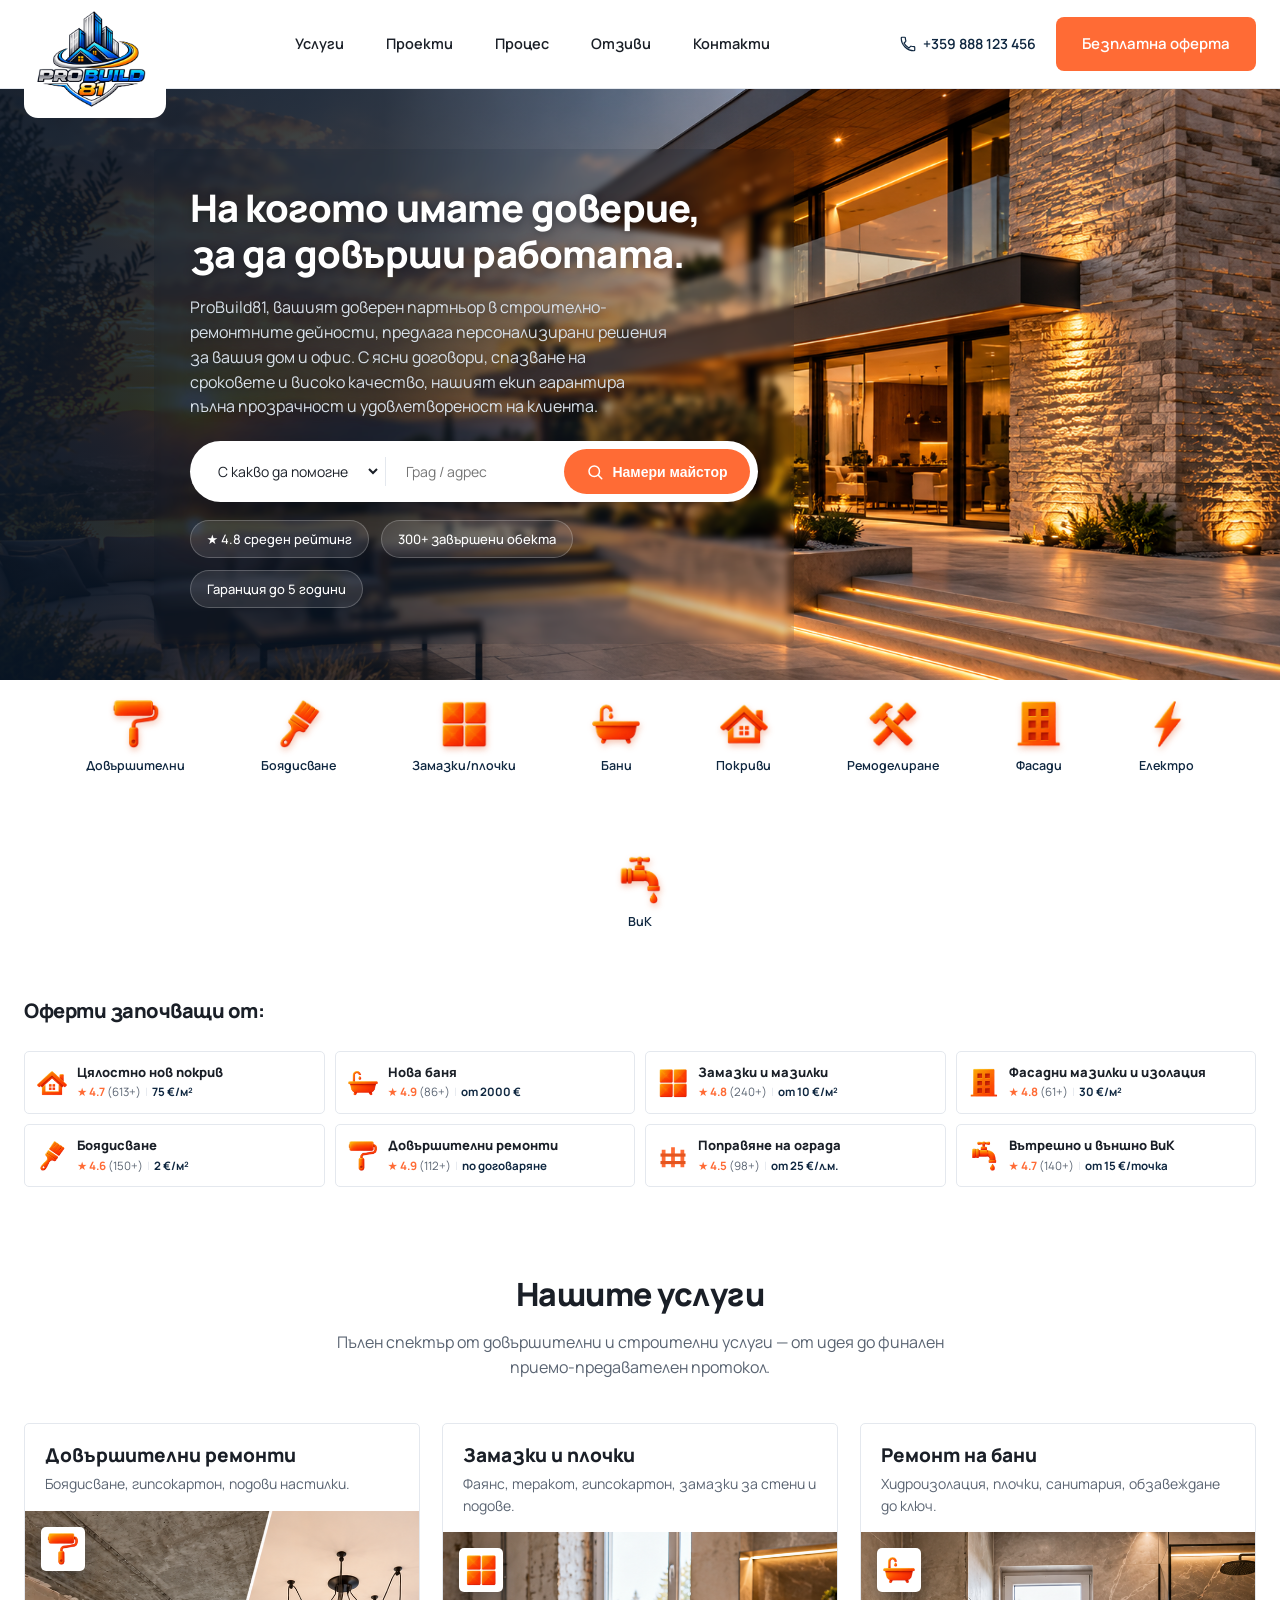
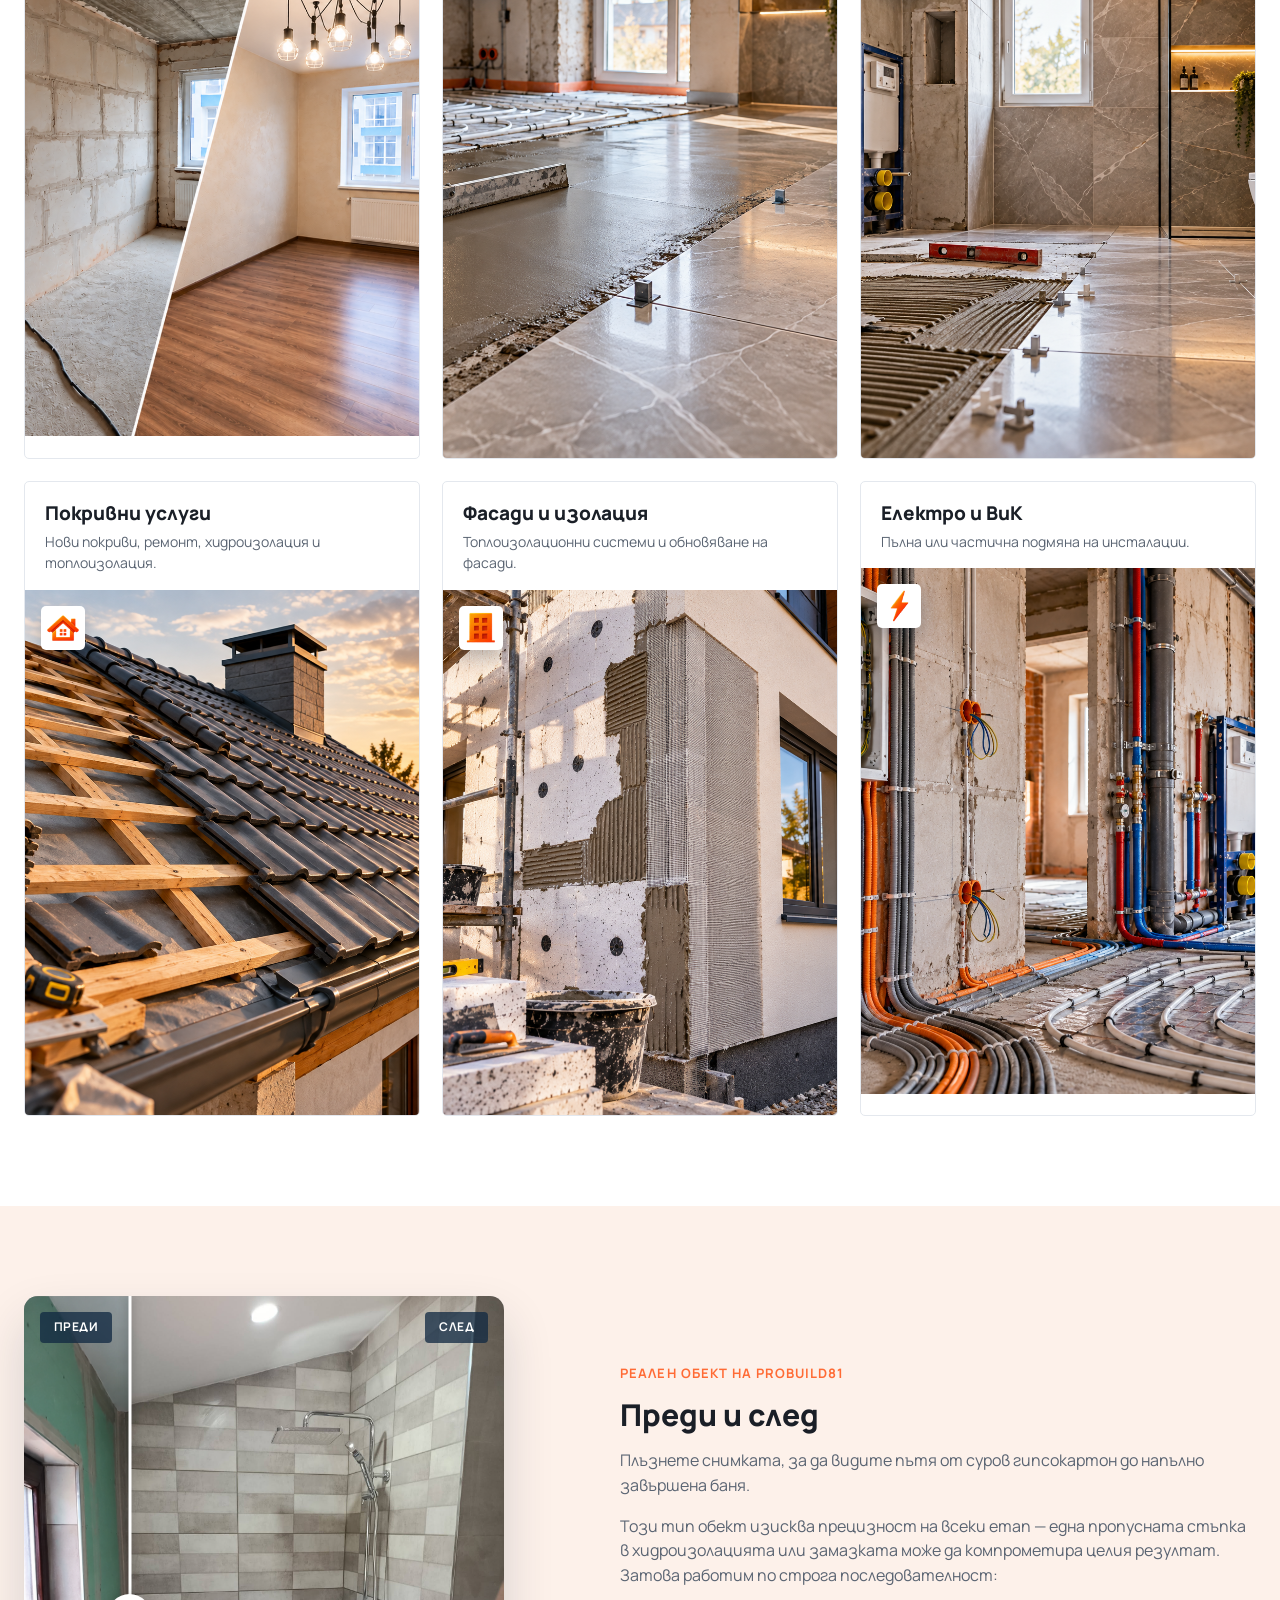
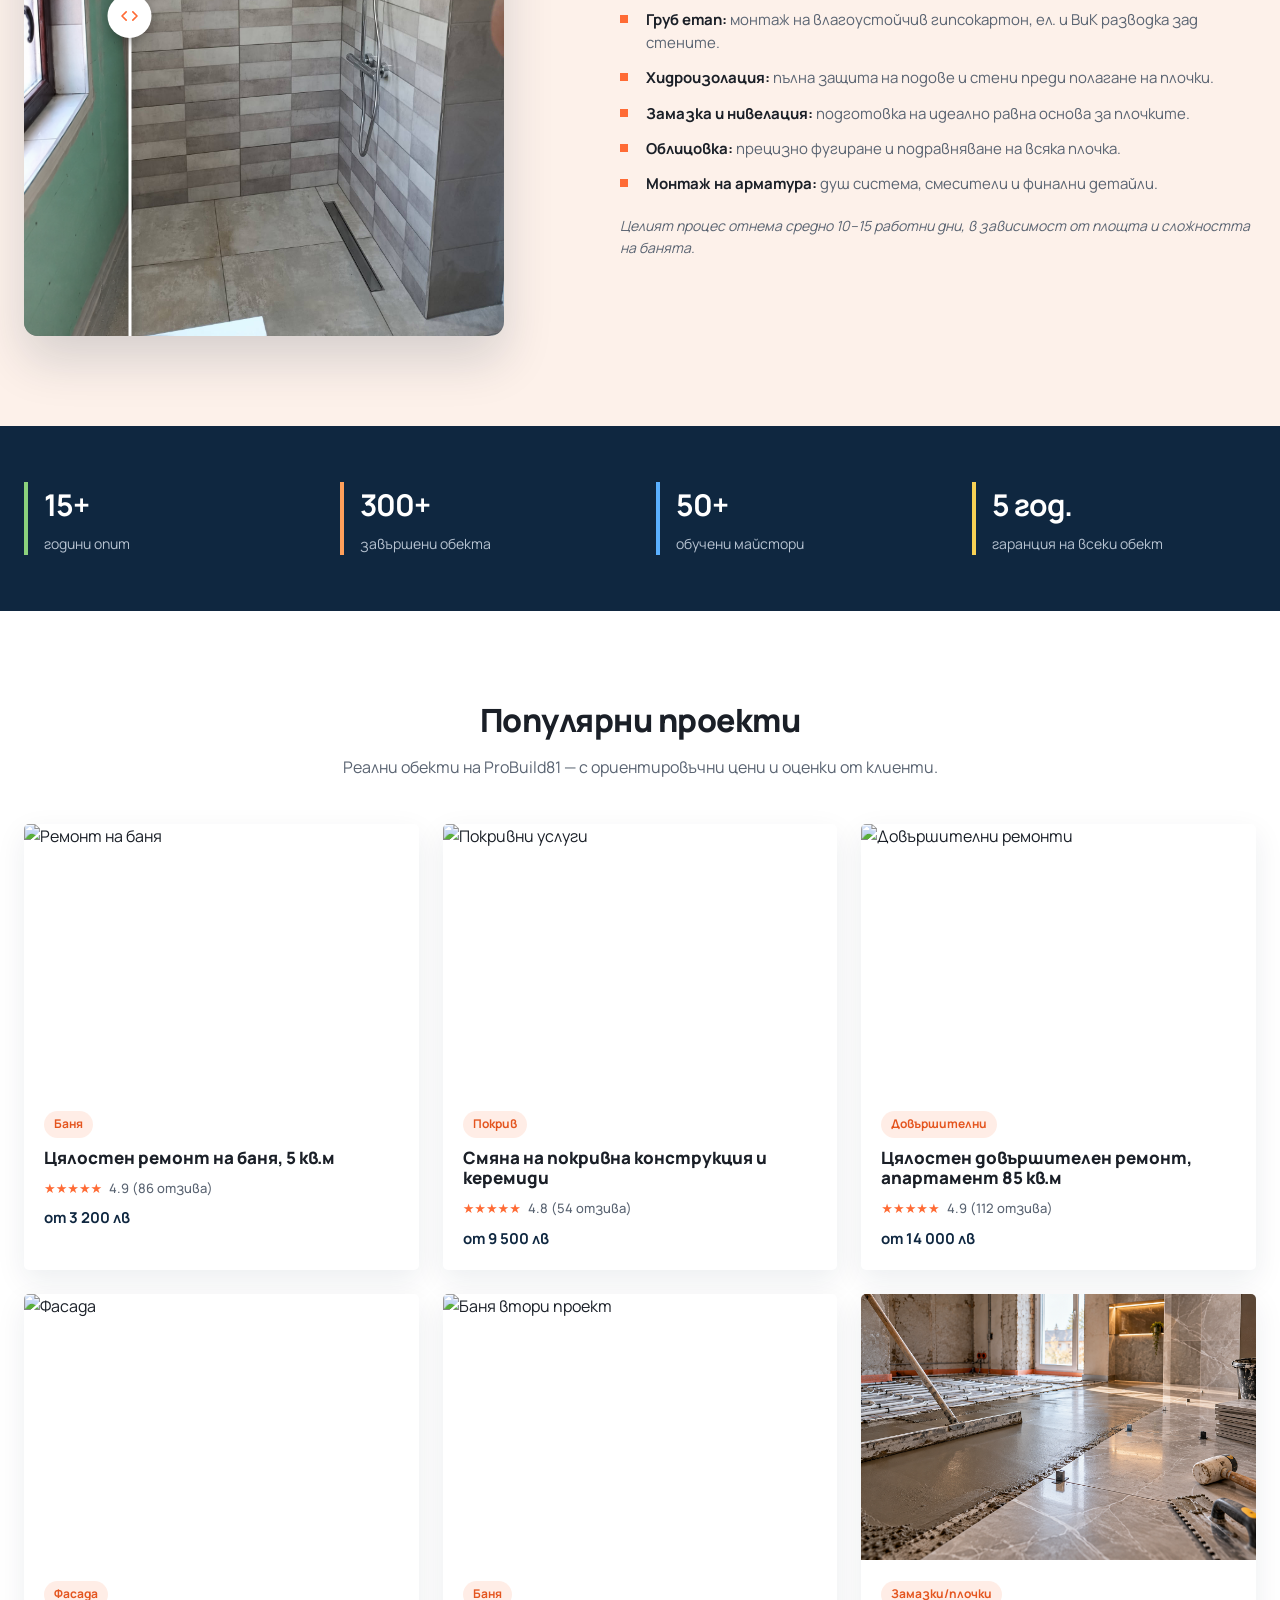
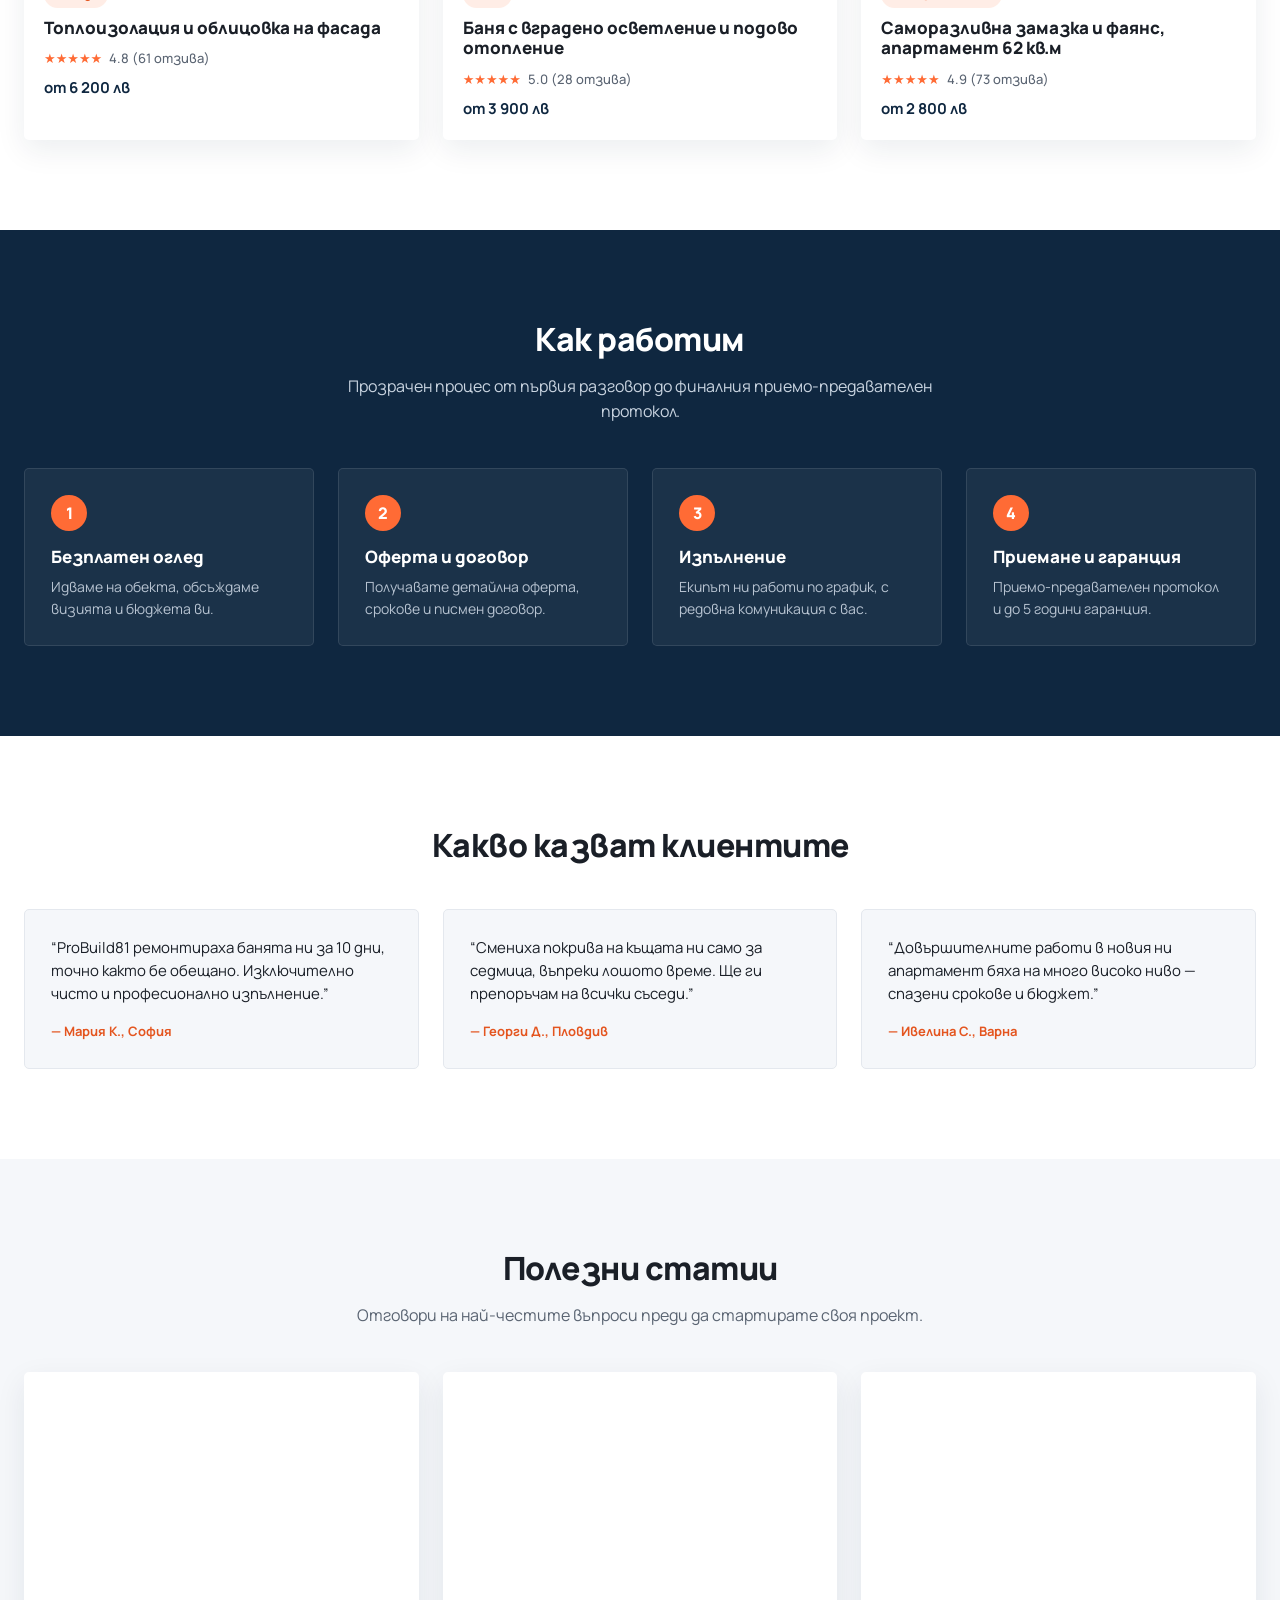
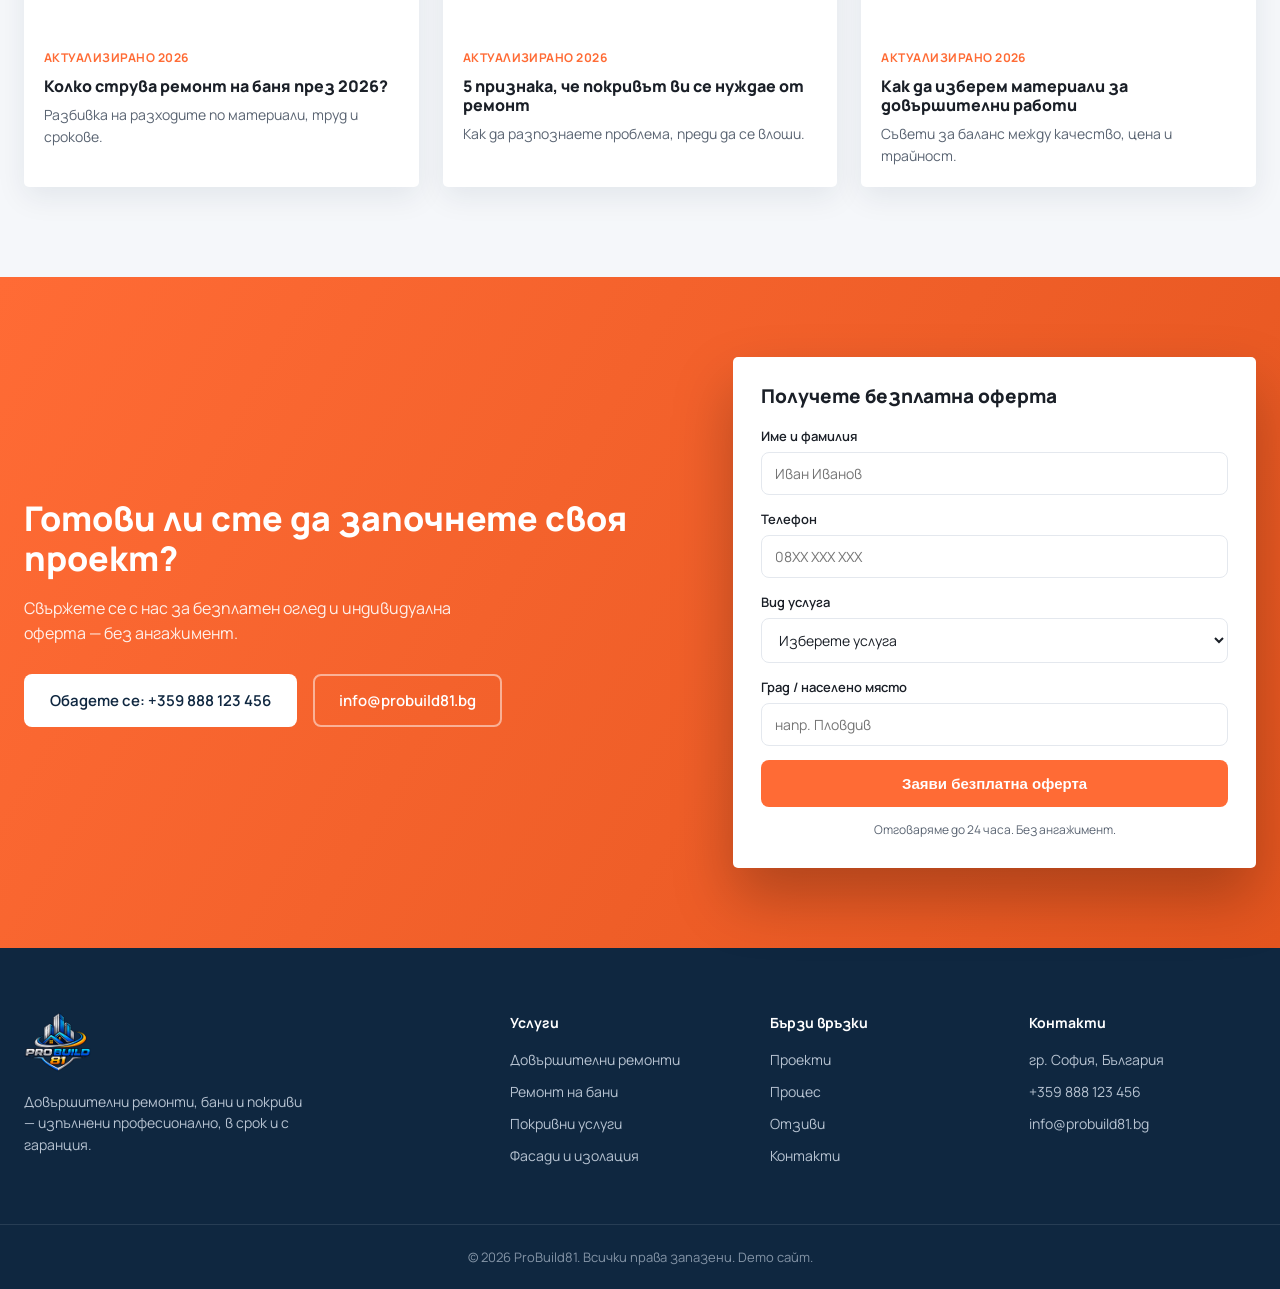
==== index.html @ 1859f5e8 "Make projects section background white and add a 6th project card Adds a Замазки/плочки project to r" ====
<!DOCTYPE html>
<html lang="bg">
<head>
<meta charset="UTF-8">
<meta name="viewport" content="width=device-width, initial-scale=1.0">
<title>ProBuild81 — Довършителни ремонти, бани и покриви</title>
<meta name="description" content="ProBuild81 — професионални довършителни ремонти, ремонт на бани и покриви. Безплатен оглед и оферта.">
<link rel="icon" type="image/png" href="assets/img/favicon-32.png">
<link rel="apple-touch-icon" href="assets/img/apple-touch-icon.png">
<link rel="preconnect" href="https://fonts.googleapis.com">
<link rel="preconnect" href="https://fonts.gstatic.com" crossorigin>
<link href="https://fonts.googleapis.com/css2?family=Manrope:wght@400;500;600;700;800&display=swap" rel="stylesheet">
<link rel="stylesheet" href="assets/css/style.css">
</head>
<body>

<header class="site-header" id="top">
  <div class="container header-inner">
    <a href="#top" class="logo">
      <img src="assets/img/logo.png" alt="ProBuild81">
    </a>
    <nav class="main-nav" id="mainNav">
      <a href="#uslugi">Услуги</a>
      <a href="#proekti">Проекти</a>
      <a href="#proces">Процес</a>
      <a href="#otzivi">Отзиви</a>
      <a href="#kontakti">Контакти</a>
    </nav>
    <div class="header-actions">
      <a href="tel:+359888123456" class="header-phone">
        <svg width="18" height="18" viewBox="0 0 24 24" fill="none"><path d="M6.6 10.8c1.4 2.8 3.8 5.1 6.6 6.6l2.2-2.2c.3-.3.7-.4 1-.2 1.1.4 2.3.6 3.6.6.6 0 1 .4 1 1V20c0 .6-.4 1-1 1C10.7 21 3 13.3 3 4c0-.6.4-1 1-1h3.5c.6 0 1 .4 1 1 0 1.3.2 2.5.6 3.6.1.4 0 .8-.2 1L6.6 10.8z" stroke="currentColor" stroke-width="1.6" stroke-linejoin="round"/></svg>
        +359 888 123 456
      </a>
      <a href="#kontakti" class="btn btn-primary">Безплатна оферта</a>
    </div>
    <button class="nav-toggle" id="navToggle" aria-label="Меню">
      <span></span><span></span><span></span>
    </button>
  </div>
</header>

<section class="hero" id="top-hero">
  <div class="hero-media">
    <img src="assets/img/hero.png" alt="">
    <div class="hero-overlay"></div>
  </div>
  <div class="container hero-inner">
    <h1>На когото имате доверие,<br>за да довърши работата.</h1>
    <p>ProBuild81, вашият доверен партньор в строително-ремонтните дейности, предлага персонализирани решения за вашия дом и офис. С ясни договори, спазване на сроковете и високо качество, нашият екип гарантира пълна прозрачност и удовлетвореност на клиента.</p>

    <form class="hero-search" id="heroSearchForm">
      <select name="service" required>
        <option value="" disabled selected>С какво да помогнем?</option>
        <option>Довършителни ремонти</option>
        <option>Боядисване</option>
        <option>Замазки и плочки</option>
        <option>Ремонт на баня</option>
        <option>Покривни услуги</option>
        <option>Ремоделиране</option>
        <option>Фасада и изолация</option>
        <option>Електро</option>
        <option>ВиК</option>
        <option>Друго</option>
      </select>
      <span class="hero-search-divider"></span>
      <input type="text" name="city" placeholder="Град / адрес">
      <button type="submit">
        <svg width="18" height="18" viewBox="0 0 24 24" fill="none"><circle cx="11" cy="11" r="7" stroke="currentColor" stroke-width="2"/><path d="M21 21l-4.3-4.3" stroke="currentColor" stroke-width="2" stroke-linecap="round"/></svg>
        <span>Намери майстор</span>
      </button>
    </form>

    <div class="hero-badges">
      <span>★ 4.8 среден рейтинг</span>
      <span>300+ завършени обекта</span>
      <span>Гаранция до 5 години</span>
    </div>
  </div>
</section>

<section class="category-strip">
  <div class="container category-strip-inner">
    <div class="category-row">
      <a class="category-item reveal" href="#uslugi" data-service="Довършителни ремонти">
        <span class="category-icon">
          <img src="assets/img/icons/dovarshitelni.png" alt="" loading="lazy">
        </span>
        <span>Довършителни</span>
      </a>
      <a class="category-item reveal" href="#uslugi" data-service="Боядисване">
        <span class="category-icon">
          <img src="assets/img/icons/boyadisvane.png" alt="" loading="lazy">
        </span>
        <span>Боядисване</span>
      </a>
      <a class="category-item reveal" href="#uslugi" data-service="Замазки и плочки">
        <span class="category-icon">
          <img src="assets/img/icons/zamazki-plochki.png" alt="" loading="lazy">
        </span>
        <span>Замазки/плочки</span>
      </a>
      <a class="category-item reveal" href="#uslugi" data-service="Ремонт на баня">
        <span class="category-icon">
          <img src="assets/img/icons/bani.png" alt="" loading="lazy">
        </span>
        <span>Бани</span>
      </a>
      <a class="category-item reveal" href="#uslugi" data-service="Покривни услуги">
        <span class="category-icon">
          <img src="assets/img/icons/pokrivi.png" alt="" loading="lazy">
        </span>
        <span>Покриви</span>
      </a>
      <a class="category-item reveal" href="#uslugi" data-service="Ремоделиране">
        <span class="category-icon">
          <img src="assets/img/icons/remodelirane.png" alt="" loading="lazy">
        </span>
        <span>Ремоделиране</span>
      </a>
      <a class="category-item reveal" href="#uslugi" data-service="Фасада и изолация">
        <span class="category-icon">
          <img src="assets/img/icons/fasadi.png" alt="" loading="lazy">
        </span>
        <span>Фасади</span>
      </a>
      <a class="category-item reveal" href="#uslugi" data-service="Електро">
        <span class="category-icon">
          <img src="assets/img/icons/elektro.png" alt="" loading="lazy">
        </span>
        <span>Електро</span>
      </a>
      <a class="category-item reveal" href="#uslugi" data-service="ВиК">
        <span class="category-icon">
          <img src="assets/img/icons/vik.png" alt="" loading="lazy">
        </span>
        <span>ВиК</span>
      </a>
    </div>
    <span class="category-scroll-hint" aria-hidden="true">
      <svg viewBox="0 0 24 24" fill="none"><path d="M9 6l6 6-6 6" stroke="currentColor" stroke-width="2.4" stroke-linecap="round" stroke-linejoin="round"/></svg>
    </span>
  </div>
</section>

<section class="offers-strip">
  <div class="container">
    <div class="section-head offers-head">
      <h2>Оферти започващи от:</h2>
    </div>
    <div class="offers-grid">
      <a class="offer-card reveal" href="#kontakti" data-service="Покривни услуги">
        <span class="offer-icon">
          <img src="assets/img/icons/pokrivi.png" alt="" loading="lazy">
        </span>
        <div class="offer-info">
          <h3>Цялостно нов покрив</h3>
          <div class="offer-meta"><span class="offer-rating">★ 4.7</span> <span class="offer-count">(613+)</span> <span class="offer-sep">|</span> <span class="offer-price">75 €/м²</span></div>
        </div>
      </a>
      <a class="offer-card reveal" href="#kontakti" data-service="Ремонт на баня">
        <span class="offer-icon">
          <img src="assets/img/icons/bani.png" alt="" loading="lazy">
        </span>
        <div class="offer-info">
          <h3>Нова баня</h3>
          <div class="offer-meta"><span class="offer-rating">★ 4.9</span> <span class="offer-count">(86+)</span> <span class="offer-sep">|</span> <span class="offer-price">от 2000 €</span></div>
        </div>
      </a>
      <a class="offer-card reveal" href="#kontakti" data-service="Замазки и плочки">
        <span class="offer-icon">
          <img src="assets/img/icons/zamazki-plochki.png" alt="" loading="lazy">
        </span>
        <div class="offer-info">
          <h3>Замазки и мазилки</h3>
          <div class="offer-meta"><span class="offer-rating">★ 4.8</span> <span class="offer-count">(240+)</span> <span class="offer-sep">|</span> <span class="offer-price">от 10 €/м²</span></div>
        </div>
      </a>
      <a class="offer-card reveal" href="#kontakti" data-service="Фасада и изолация">
        <span class="offer-icon">
          <img src="assets/img/icons/fasadi.png" alt="" loading="lazy">
        </span>
        <div class="offer-info">
          <h3>Фасадни мазилки и изолация</h3>
          <div class="offer-meta"><span class="offer-rating">★ 4.8</span> <span class="offer-count">(61+)</span> <span class="offer-sep">|</span> <span class="offer-price">30 €/м²</span></div>
        </div>
      </a>
      <a class="offer-card reveal" href="#kontakti" data-service="Боядисване">
        <span class="offer-icon">
          <img src="assets/img/icons/boyadisvane.png" alt="" loading="lazy">
        </span>
        <div class="offer-info">
          <h3>Боядисване</h3>
          <div class="offer-meta"><span class="offer-rating">★ 4.6</span> <span class="offer-count">(150+)</span> <span class="offer-sep">|</span> <span class="offer-price">2 €/м²</span></div>
        </div>
      </a>
      <a class="offer-card reveal" href="#kontakti" data-service="Довършителни ремонти">
        <span class="offer-icon">
          <img src="assets/img/icons/dovarshitelni.png" alt="" loading="lazy">
        </span>
        <div class="offer-info">
          <h3>Довършителни ремонти</h3>
          <div class="offer-meta"><span class="offer-rating">★ 4.9</span> <span class="offer-count">(112+)</span> <span class="offer-sep">|</span> <span class="offer-price">по договаряне</span></div>
        </div>
      </a>
      <a class="offer-card reveal" href="#kontakti" data-service="Друго">
        <span class="offer-icon">
          <svg viewBox="0 0 48 48"><rect x="6" y="14" width="6" height="28" fill="#FF6B35"/><rect x="21" y="10" width="6" height="32" fill="#FF6B35"/><rect x="36" y="14" width="6" height="28" fill="#FF6B35"/><rect x="4" y="20" width="40" height="5" fill="#E4551F"/><rect x="4" y="32" width="40" height="5" fill="#E4551F"/></svg>
        </span>
        <div class="offer-info">
          <h3>Поправяне на ограда</h3>
          <div class="offer-meta"><span class="offer-rating">★ 4.5</span> <span class="offer-count">(98+)</span> <span class="offer-sep">|</span> <span class="offer-price">от 25 €/л.м.</span></div>
        </div>
      </a>
      <a class="offer-card reveal" href="#kontakti" data-service="ВиК">
        <span class="offer-icon">
          <img src="assets/img/icons/vik.png" alt="" loading="lazy">
        </span>
        <div class="offer-info">
          <h3>Вътрешно и външно ВиК</h3>
          <div class="offer-meta"><span class="offer-rating">★ 4.7</span> <span class="offer-count">(140+)</span> <span class="offer-sep">|</span> <span class="offer-price">от 15 €/точка</span></div>
        </div>
      </a>
    </div>
  </div>
</section>

<section class="services-strip" id="uslugi">
  <div class="container">
    <div class="section-head">
      <h2>Нашите услуги</h2>
      <p>Пълен спектър от довършителни и строителни услуги — от идея до финален приемо-предавателен протокол.</p>
    </div>
    <div class="services-grid">
      <a class="service-card reveal" href="#kontakti" data-service="Довършителни ремонти">
        <div class="service-text">
          <h3>Довършителни ремонти</h3>
          <p>Боядисване, гипсокартон, подови настилки.</p>
        </div>
        <div class="service-photo">
          <div class="service-photo-media"><img src="assets/img/renovation.png" alt="Довършителни ремонти" loading="lazy"></div>
          <span class="service-icon">
            <img src="assets/img/icons/dovarshitelni.png" alt="" loading="lazy">
          </span>
        </div>
      </a>
      <a class="service-card reveal" href="#kontakti" data-service="Замазки и плочки">
        <div class="service-text">
          <h3>Замазки и плочки</h3>
          <p>Фаянс, теракот, гипсокартон, замазки за стени и подове.</p>
        </div>
        <div class="service-photo">
          <div class="service-photo-media"><img src="assets/img/zamazki-plochki.png" alt="Замазки и плочки" loading="lazy"></div>
          <span class="service-icon">
            <img src="assets/img/icons/zamazki-plochki.png" alt="" loading="lazy">
          </span>
        </div>
      </a>
      <a class="service-card reveal" href="#kontakti" data-service="Ремонт на баня">
        <div class="service-text">
          <h3>Ремонт на бани</h3>
          <p>Хидроизолация, плочки, санитария, обзавеждане до ключ.</p>
        </div>
        <div class="service-photo">
          <div class="service-photo-media"><img src="assets/img/remont-bani.png" alt="Ремонт на бани" loading="lazy"></div>
          <span class="service-icon">
            <img src="assets/img/icons/bani.png" alt="" loading="lazy">
          </span>
        </div>
      </a>
      <a class="service-card reveal" href="#kontakti" data-service="Покривни услуги">
        <div class="service-text">
          <h3>Покривни услуги</h3>
          <p>Нови покриви, ремонт, хидроизолация и топлоизолация.</p>
        </div>
        <div class="service-photo">
          <div class="service-photo-media"><img src="assets/img/pokrivni-uslugi.png" alt="Покривни услуги" loading="lazy"></div>
          <span class="service-icon">
            <img src="assets/img/icons/pokrivi.png" alt="" loading="lazy">
          </span>
        </div>
      </a>
      <a class="service-card reveal" href="#kontakti" data-service="Фасада и изолация">
        <div class="service-text">
          <h3>Фасади и изолация</h3>
          <p>Топлоизолационни системи и обновяване на фасади.</p>
        </div>
        <div class="service-photo">
          <div class="service-photo-media"><img src="assets/img/fasadi-izolacia.png" alt="Фасади и изолация" loading="lazy"></div>
          <span class="service-icon">
            <img src="assets/img/icons/fasadi.png" alt="" loading="lazy">
          </span>
        </div>
      </a>
      <a class="service-card reveal" href="#kontakti" data-service="Друго">
        <div class="service-text">
          <h3>Електро и ВиК</h3>
          <p>Пълна или частична подмяна на инсталации.</p>
        </div>
        <div class="service-photo">
          <div class="service-photo-media"><img src="assets/img/elektro-vik.png" alt="Електро и ВиК" loading="lazy"></div>
          <span class="service-icon">
            <img src="assets/img/icons/elektro.png" alt="" loading="lazy">
          </span>
        </div>
      </a>
    </div>
  </div>
</section>

<section class="before-after">
  <div class="container ba-layout">
    <div class="ba-slider" id="baSlider">
      <div class="ba-img ba-after">
        <img src="assets/img/before-after-after.jpg" alt="След ремонта">
      </div>
      <div class="ba-img ba-before" id="baBefore">
        <img src="assets/img/before-after-before.png" alt="Преди ремонта">
      </div>
      <span class="ba-label ba-label-before">Преди</span>
      <span class="ba-label ba-label-after">След</span>
      <div class="ba-divider" id="baDivider">
        <span class="ba-handle">
          <svg viewBox="0 0 24 24" fill="none"><path d="M8 7L3 12l5 5M16 7l5 5-5 5" stroke="currentColor" stroke-width="2" stroke-linecap="round" stroke-linejoin="round"/></svg>
        </span>
      </div>
      <input type="range" min="0" max="100" value="50" class="ba-range" id="baRange" aria-label="Плъзгач преди/след">
    </div>
    <div class="ba-copy">
      <span class="eyebrow">Реален обект на ProBuild81</span>
      <h2>Преди и след</h2>
      <p>Плъзнете снимката, за да видите пътя от суров гипсокартон до напълно завършена баня.</p>
      <p>Този тип обект изисква прецизност на всеки етап — една пропусната стъпка в хидроизолацията или замазката може да компрометира целия резултат. Затова работим по строга последователност:</p>
      <ul class="ba-steps">
        <li><strong>Груб етап:</strong> монтаж на влагоустойчив гипсокартон, ел. и ВиК разводка зад стените.</li>
        <li><strong>Хидроизолация:</strong> пълна защита на подове и стени преди полагане на плочки.</li>
        <li><strong>Замазка и нивелация:</strong> подготовка на идеално равна основа за плочките.</li>
        <li><strong>Облицовка:</strong> прецизно фугиране и подравняване на всяка плочка.</li>
        <li><strong>Монтаж на арматура:</strong> душ система, смесители и финални детайли.</li>
      </ul>
      <p class="ba-note">Целият процес отнема средно 10–15 работни дни, в зависимост от площта и сложността на банята.</p>
    </div>
  </div>
</section>

<section class="stats">
  <div class="container stats-grid">
    <div class="stat reveal"><span class="stat-bar bar-1"></span><div><strong>15+</strong><p>години опит</p></div></div>
    <div class="stat reveal"><span class="stat-bar bar-2"></span><div><strong>300+</strong><p>завършени обекта</p></div></div>
    <div class="stat reveal"><span class="stat-bar bar-3"></span><div><strong>50+</strong><p>обучени майстори</p></div></div>
    <div class="stat reveal"><span class="stat-bar bar-4"></span><div><strong>5 год.</strong><p>гаранция на всеки обект</p></div></div>
  </div>
</section>

<section class="projects" id="proekti">
  <div class="container">
    <div class="section-head">
      <h2>Популярни проекти</h2>
      <p>Реални обекти на ProBuild81 — с ориентировъчни цени и оценки от клиенти.</p>
    </div>
    <div class="projects-grid">

      <article class="project-card reveal">
        <div class="project-img"><img src="https://picsum.photos/seed/pb41/640/440" alt="Ремонт на баня" loading="lazy"></div>
        <div class="project-body">
          <span class="tag">Баня</span>
          <h3>Цялостен ремонт на баня, 5 кв.м</h3>
          <div class="rating">★★★★★ <span>4.9 (86 отзива)</span></div>
          <p class="price">от 3 200 лв</p>
        </div>
      </article>

      <article class="project-card reveal">
        <div class="project-img"><img src="https://picsum.photos/seed/pb31/640/440" alt="Покривни услуги" loading="lazy"></div>
        <div class="project-body">
          <span class="tag">Покрив</span>
          <h3>Смяна на покривна конструкция и керемиди</h3>
          <div class="rating">★★★★★ <span>4.8 (54 отзива)</span></div>
          <p class="price">от 9 500 лв</p>
        </div>
      </article>

      <article class="project-card reveal">
        <div class="project-img"><img src="https://picsum.photos/seed/pb4/640/440" alt="Довършителни ремонти" loading="lazy"></div>
        <div class="project-body">
          <span class="tag">Довършителни</span>
          <h3>Цялостен довършителен ремонт, апартамент 85 кв.м</h3>
          <div class="rating">★★★★★ <span>4.9 (112 отзива)</span></div>
          <p class="price">от 14 000 лв</p>
        </div>
      </article>

      <article class="project-card reveal">
        <div class="project-img"><img src="https://picsum.photos/seed/pb36/640/440" alt="Фасада" loading="lazy"></div>
        <div class="project-body">
          <span class="tag">Фасада</span>
          <h3>Топлоизолация и облицовка на фасада</h3>
          <div class="rating">★★★★★ <span>4.8 (61 отзива)</span></div>
          <p class="price">от 6 200 лв</p>
        </div>
      </article>

      <article class="project-card reveal">
        <div class="project-img"><img src="https://picsum.photos/seed/pb20/640/440" alt="Баня втори проект" loading="lazy"></div>
        <div class="project-body">
          <span class="tag">Баня</span>
          <h3>Баня с вградено осветление и подово отопление</h3>
          <div class="rating">★★★★★ <span>5.0 (28 отзива)</span></div>
          <p class="price">от 3 900 лв</p>
        </div>
      </article>

      <article class="project-card reveal">
        <div class="project-img"><img src="assets/img/zamazki-plochki.png" alt="Замазки и плочки" loading="lazy"></div>
        <div class="project-body">
          <span class="tag">Замазки/плочки</span>
          <h3>Саморазливна замазка и фаянс, апартамент 62 кв.м</h3>
          <div class="rating">★★★★★ <span>4.9 (73 отзива)</span></div>
          <p class="price">от 2 800 лв</p>
        </div>
      </article>

    </div>
  </div>
</section>

<section class="process" id="proces">
  <div class="container">
    <div class="section-head light">
      <h2>Как работим</h2>
      <p>Прозрачен процес от първия разговор до финалния приемо-предавателен протокол.</p>
    </div>
    <div class="process-grid">
      <div class="process-step reveal">
        <span class="step-num">1</span>
        <h3>Безплатен оглед</h3>
        <p>Идваме на обекта, обсъждаме визията и бюджета ви.</p>
      </div>
      <div class="process-step reveal">
        <span class="step-num">2</span>
        <h3>Оферта и договор</h3>
        <p>Получавате детайлна оферта, срокове и писмен договор.</p>
      </div>
      <div class="process-step reveal">
        <span class="step-num">3</span>
        <h3>Изпълнение</h3>
        <p>Екипът ни работи по график, с редовна комуникация с вас.</p>
      </div>
      <div class="process-step reveal">
        <span class="step-num">4</span>
        <h3>Приемане и гаранция</h3>
        <p>Приемо-предавателен протокол и до 5 години гаранция.</p>
      </div>
    </div>
  </div>
</section>

<section class="testimonials" id="otzivi">
  <div class="container">
    <div class="section-head">
      <h2>Какво казват клиентите</h2>
    </div>
    <div class="testimonials-grid">
      <blockquote class="testimonial reveal">
        <p>“ProBuild81 ремонтираха банята ни за 10 дни, точно както бе обещано. Изключително чисто и професионално изпълнение.”</p>
        <footer>— Мария К., София</footer>
      </blockquote>
      <blockquote class="testimonial reveal">
        <p>“Смениха покрива на къщата ни само за седмица, въпреки лошото време. Ще ги препоръчам на всички съседи.”</p>
        <footer>— Георги Д., Пловдив</footer>
      </blockquote>
      <blockquote class="testimonial reveal">
        <p>“Довършителните работи в новия ни апартамент бяха на много високо ниво — спазени срокове и бюджет.”</p>
        <footer>— Ивелина С., Варна</footer>
      </blockquote>
    </div>
  </div>
</section>

<section class="guides">
  <div class="container">
    <div class="section-head">
      <h2>Полезни статии</h2>
      <p>Отговори на най-честите въпроси преди да стартирате своя проект.</p>
    </div>
    <div class="guides-grid">
      <article class="guide-card reveal">
        <img src="https://picsum.photos/seed/pb28/500/320" alt="" loading="lazy">
        <div class="guide-body">
          <span class="guide-date">Актуализирано 2026</span>
          <h3>Колко струва ремонт на баня през 2026?</h3>
          <p>Разбивка на разходите по материали, труд и срокове.</p>
        </div>
      </article>
      <article class="guide-card reveal">
        <img src="https://picsum.photos/seed/pb2/500/320" alt="" loading="lazy">
        <div class="guide-body">
          <span class="guide-date">Актуализирано 2026</span>
          <h3>5 признака, че покривът ви се нуждае от ремонт</h3>
          <p>Как да разпознаете проблема, преди да се влоши.</p>
        </div>
      </article>
      <article class="guide-card reveal">
        <img src="https://picsum.photos/seed/pb6/500/320" alt="" loading="lazy">
        <div class="guide-body">
          <span class="guide-date">Актуализирано 2026</span>
          <h3>Как да изберем материали за довършителни работи</h3>
          <p>Съвети за баланс между качество, цена и трайност.</p>
        </div>
      </article>
    </div>
  </div>
</section>

<section class="cta-banner" id="kontakti">
  <div class="container cta-inner">
    <div class="cta-copy">
      <h2>Готови ли сте да започнете своя проект?</h2>
      <p>Свържете се с нас за безплатен оглед и индивидуална оферта — без ангажимент.</p>
      <div class="cta-actions">
        <a href="tel:+359888123456" class="btn btn-white">Обадете се: +359 888 123 456</a>
        <a href="mailto:info@probuild81.bg" class="btn btn-outline">info@probuild81.bg</a>
      </div>
    </div>

    <form class="quote-card" id="quoteForm">
      <h3>Получете безплатна оферта</h3>
      <label>
        Име и фамилия
        <input type="text" name="name" placeholder="Иван Иванов" required>
      </label>
      <label>
        Телефон
        <input type="tel" name="phone" placeholder="08XX XXX XXX" required>
      </label>
      <label>
        Вид услуга
        <select name="service" required>
          <option value="" disabled selected>Изберете услуга</option>
          <option>Довършителни ремонти</option>
          <option>Боядисване</option>
          <option>Замазки и плочки</option>
          <option>Ремонт на баня</option>
          <option>Покривни услуги</option>
          <option>Ремоделиране</option>
          <option>Фасада и изолация</option>
          <option>Електро</option>
          <option>ВиК</option>
          <option>Друго</option>
        </select>
      </label>
      <label>
        Град / населено място
        <input type="text" name="city" placeholder="напр. Пловдив">
      </label>
      <button type="submit" class="btn btn-primary btn-block">Заяви безплатна оферта</button>
      <p class="quote-note">Отговаряме до 24 часа. Без ангажимент.</p>
    </form>
  </div>
</section>

<footer class="site-footer">
  <div class="container footer-grid">
    <div>
      <a href="#top" class="logo"><img src="assets/img/logo.png" alt="ProBuild81"></a>
      <p>Довършителни ремонти, бани и покриви — изпълнени професионално, в срок и с гаранция.</p>
    </div>
    <div>
      <h4>Услуги</h4>
      <ul>
        <li><a href="#uslugi">Довършителни ремонти</a></li>
        <li><a href="#uslugi">Ремонт на бани</a></li>
        <li><a href="#uslugi">Покривни услуги</a></li>
        <li><a href="#uslugi">Фасади и изолация</a></li>
      </ul>
    </div>
    <div>
      <h4>Бързи връзки</h4>
      <ul>
        <li><a href="#proekti">Проекти</a></li>
        <li><a href="#proces">Процес</a></li>
        <li><a href="#otzivi">Отзиви</a></li>
        <li><a href="#kontakti">Контакти</a></li>
      </ul>
    </div>
    <div>
      <h4>Контакти</h4>
      <ul>
        <li>гр. София, България</li>
        <li><a href="tel:+359888123456">+359 888 123 456</a></li>
        <li><a href="mailto:info@probuild81.bg">info@probuild81.bg</a></li>
      </ul>
    </div>
  </div>
  <div class="container footer-bottom">
    <p>© <span id="year"></span> ProBuild81. Всички права запазени. Demo сайт.</p>
  </div>
</footer>

<div class="toast" id="toast">Благодарим ви! Ще се свържем с вас до 24 часа.</div>

<script src="assets/js/main.js"></script>
</body>
</html>
---- assets/css/style.css ----
:root {
  --navy: #0f2740;
  --navy-light: #16345a;
  --orange: #ff6b35;
  --orange-dark: #e4551f;
  --bg: #ffffff;
  --bg-alt: #f5f7fa;
  --text: #1a1f27;
  --text-muted: #5a6472;
  --border: #e4e8ee;
  --radius: 5px;
  --shadow: 0 10px 30px rgba(15, 39, 64, 0.08);
  --max-width: 1440px;
}

* { box-sizing: border-box; }
html { scroll-behavior: smooth; }
body {
  margin: 0;
  font-family: 'Manrope', system-ui, -apple-system, sans-serif;
  color: var(--text);
  background: var(--bg);
  line-height: 1.55;
}
img { max-width: 100%; display: block; }
a { color: inherit; text-decoration: none; }
ul { list-style: none; margin: 0; padding: 0; }
h1, h2, h3 { line-height: 1.2; margin: 0 0 .5em; font-weight: 800; }
p { margin: 0 0 1em; color: var(--text-muted); }

.container {
  max-width: var(--max-width);
  margin: 0 auto;
  padding: 0 24px;
}

.btn {
  display: inline-flex;
  align-items: center;
  justify-content: center;
  gap: 8px;
  padding: 13px 24px;
  border-radius: 8px;
  font-weight: 600;
  font-size: 15px;
  border: 2px solid transparent;
  cursor: pointer;
  transition: transform .15s ease, box-shadow .15s ease, background .15s ease;
  white-space: nowrap;
}
.btn:hover { transform: translateY(-2px); }
.btn-primary { background: var(--orange); color: #fff; }
.btn-primary:hover { background: var(--orange-dark); box-shadow: 0 8px 20px rgba(255,107,53,.35); }
.btn-block { width: 100%; }
.btn-white { background: #fff; color: var(--navy); }
.btn-outline { background: transparent; color: #fff; border-color: rgba(255,255,255,.5); }
.btn-outline:hover { border-color: #fff; }

/* Header */
.site-header {
  position: sticky;
  top: 0;
  z-index: 100;
  background: #fff;
  border-bottom: 1px solid var(--border);
  transition: box-shadow .25s ease, background .25s ease, border-color .25s ease;
}
.site-header.scrolled {
  box-shadow: 0 4px 20px rgba(15,39,64,.08);
}
.header-inner {
  display: flex;
  align-items: center;
  justify-content: space-between;
  height: 88px;
  gap: 24px;
  position: relative;
}
.logo { display: inline-flex; align-items: center; }
.logo img { height: 74px; width: auto; display: block; }
.site-header .logo {
  align-self: flex-start;
  background: #fff;
  border-radius: 14px;
  padding: 10px 20px 10px 12px;
  z-index: 20;
}
.site-header .logo img { height: 98px; }
.main-nav {
  display: flex;
  gap: 6px;
  flex: 1;
  justify-content: center;
}
.main-nav a {
  position: relative;
  font-weight: 600;
  font-size: 14.5px;
  color: var(--text);
  padding: 9px 18px;
  border-radius: 999px;
  transition: color .2s ease, background .2s ease, transform .15s ease;
}
.main-nav a:hover {
  color: var(--orange-dark);
  background: rgba(255,107,53,.1);
  transform: translateY(-1px);
}
.main-nav a.is-active {
  color: var(--orange-dark);
  background: rgba(255,107,53,.12);
}
.main-nav a.is-active:hover { transform: none; }
.header-actions { display: flex; align-items: center; gap: 20px; }
.header-phone {
  display: flex;
  align-items: center;
  gap: 6px;
  font-weight: 600;
  font-size: 14px;
  color: var(--navy);
}
.nav-toggle {
  display: none;
  flex-direction: column;
  gap: 5px;
  background: none;
  border: none;
  cursor: pointer;
  padding: 8px;
}
.nav-toggle span { width: 22px; height: 2px; background: var(--navy); border-radius: 0; }

/* Hero */
.hero {
  position: relative;
  padding: 60px 0 36px;
  overflow: hidden;
  isolation: isolate;
}
.hero-media {
  position: absolute;
  inset: 0;
  z-index: -1;
}
.hero-media img {
  width: 100%;
  height: 100%;
  object-fit: cover;
}
.hero-overlay {
  position: absolute;
  inset: 0;
  background:
    linear-gradient(90deg, rgba(9,22,38,.92) 0%, rgba(9,22,38,.75) 30%, rgba(15,39,64,.3) 48%, rgba(15,39,64,0) 58%);
}
.hero-inner {
  max-width: 640px;
  margin-left: 12%;
  background: rgba(9,22,38,.1);
  backdrop-filter: blur(3px);
  border-radius: 5px;
  padding: 36px;
}
.hero-inner h1,
.hero-inner > p {
  text-shadow: 0 2px 10px rgba(0,0,0,.35);
}
.eyebrow {
  display: inline-block;
  color: var(--orange);
  font-weight: 700;
  font-size: 13px;
  letter-spacing: .08em;
  text-transform: uppercase;
  margin-bottom: 10px;
}
.hero h1 {
  color: #fff;
  font-size: 38px;
  letter-spacing: -.8px;
}
.hero-inner > p {
  color: #d7e0ea;
  font-size: 16px;
  max-width: 480px;
}

.hero-search {
  display: flex;
  align-items: stretch;
  background: #fff;
  border-radius: 999px;
  box-shadow: 0 20px 50px rgba(0,0,0,.3);
  padding: 8px;
  margin-top: 22px;
  max-width: 600px;
  gap: 4px;
}
.hero-search select,
.hero-search input {
  border: none;
  background: transparent;
  font-family: inherit;
  font-size: 14px;
  color: var(--text);
  padding: 12px 16px;
  outline: none;
}
.hero-search select { flex: 1.1; min-width: 0; cursor: pointer; }
.hero-search input { flex: 1; min-width: 0; }
.hero-search-divider { width: 1px; background: var(--border); margin: 8px 0; }
.hero-search button {
  display: inline-flex;
  align-items: center;
  gap: 8px;
  background: var(--orange);
  color: #fff;
  border: none;
  border-radius: 999px;
  padding: 0 22px;
  font-weight: 700;
  font-size: 14px;
  cursor: pointer;
  transition: background .15s ease;
  white-space: nowrap;
}
.hero-search button:hover { background: var(--orange-dark); }

.hero-badges {
  display: flex;
  flex-wrap: wrap;
  gap: 12px;
  margin-top: 18px;
}
.hero-badges span {
  background: rgba(255,255,255,.1);
  border: 1px solid rgba(255,255,255,.22);
  color: #fff;
  padding: 8px 16px;
  border-radius: 999px;
  font-size: 13px;
  font-weight: 500;
}

/* Category strip */
.category-strip { padding: 14px 0 32px; }
.category-row {
  display: flex;
  justify-content: center;
  gap: 68px;
  flex-wrap: wrap;
}
.category-item {
  display: flex;
  flex-direction: column;
  align-items: center;
  gap: 8px;
  color: var(--navy);
  font-size: 12.5px;
  font-weight: 600;
  padding: 6px 4px;
  transition: transform .15s ease;
}
.category-item span:last-child { transition: color .15s ease; }
.category-item:hover { transform: translateY(-3px); }
.category-item:hover span:last-child { color: var(--orange-dark); }
.category-icon {
  display: inline-flex;
  align-items: center;
  justify-content: center;
  width: 48px;
  height: 48px;
  filter: drop-shadow(1px 3px 3px rgba(228,85,31,.35));
  transition: transform .2s ease;
}
.category-item:hover .category-icon { transform: scale(1.12) translateY(-2px); }
.category-icon svg, .category-icon img { width: 100%; height: 100%; object-fit: contain; }

/* Offers strip (Angi-style popular projects) */
.offers-strip { padding: 30px 0 32px; }
.offers-grid {
  display: grid;
  grid-template-columns: repeat(4, 1fr);
  gap: 10px;
}
.offer-card {
  display: flex;
  align-items: center;
  gap: 10px;
  background: #fff;
  border: 1px solid var(--border);
  border-radius: 5px;
  padding: 12px;
  transition: transform .15s ease, box-shadow .15s ease, border-color .15s ease;
}
.offer-card:hover {
  transform: translateY(-3px);
  box-shadow: var(--shadow);
  border-color: transparent;
}
.offer-icon {
  flex-shrink: 0;
  display: inline-flex;
  align-items: center;
  justify-content: center;
  width: 30px;
  height: 30px;
}
.offer-icon svg, .offer-icon img { width: 100%; height: 100%; object-fit: contain; }
.offer-info h3 { font-size: 13px; margin: 0 0 3px; color: var(--text); line-height: 1.25; }
.offer-meta { font-size: 11.5px; color: var(--text-muted); white-space: nowrap; }
.offer-rating { color: var(--orange); font-weight: 700; }
.offer-count { color: var(--text-muted); }
.offer-sep { color: var(--border); margin: 0 2px; }
.offer-price { color: var(--navy); font-weight: 700; }

.quote-card {
  background: #fff;
  border-radius: var(--radius);
  box-shadow: 0 24px 60px rgba(0,0,0,.16);
  padding: 28px;
  display: flex;
  flex-direction: column;
  gap: 14px;
}
.quote-card h3 { font-size: 19px; margin-bottom: 4px; }
.quote-card label {
  display: flex;
  flex-direction: column;
  gap: 6px;
  font-size: 13px;
  font-weight: 600;
  color: var(--text);
}
.quote-card input,
.quote-card select {
  padding: 11px 13px;
  border-radius: 8px;
  border: 1.5px solid var(--border);
  font-size: 14px;
  font-family: inherit;
  color: var(--text);
  background: #fff;
}
.quote-card input:focus,
.quote-card select:focus {
  outline: none;
  border-color: var(--orange);
}
.quote-note {
  text-align: center;
  font-size: 12px;
  color: var(--text-muted);
  margin: 0;
}

/* Section heads */
.section-head {
  max-width: 620px;
  margin: 0 auto 44px;
  text-align: center;
}
.section-head h2 { font-size: 32px; letter-spacing: -.5px; }
.section-head.light h2, .section-head.light p { color: #fff; }
.offers-head {
  max-width: none;
  margin: 0 0 28px;
  text-align: left;
}
.offers-head h2 { font-size: 20px; }
.section-head.light p { color: #c9d4e0; }

/* Services */
.services-strip { padding: 56px 0 90px; }
.services-grid {
  display: grid;
  grid-template-columns: repeat(3, 1fr);
  gap: 22px;
}
.service-card {
  display: block;
  background: #fff;
  border: 1px solid var(--border);
  border-radius: var(--radius);
  overflow: hidden;
  transition: transform .2s ease, box-shadow .2s ease, border-color .2s ease;
}
.service-card:hover {
  transform: translateY(-6px);
  box-shadow: var(--shadow);
  border-color: transparent;
}
.service-text { padding: 20px 20px 16px; }
.service-photo { position: relative; }
.service-photo-media {
  aspect-ratio: 3/4;
  overflow: hidden;
}
.service-photo-media img {
  width: 100%;
  height: 100%;
  object-fit: cover;
  transition: transform .35s ease;
}
.service-card:hover .service-photo-media img { transform: scale(1.08); }
.service-card .service-icon {
  position: absolute;
  z-index: 2;
  left: 16px;
  top: 16px;
  display: inline-flex;
  align-items: center;
  justify-content: center;
  width: 44px;
  height: 44px;
  padding: 6px;
  border-radius: 5px;
  background: #fff;
  color: #fff;
  box-shadow: 0 8px 18px rgba(15,39,64,.25);
}
.service-icon svg { width: 22px; height: 22px; }
.service-icon img { width: 100%; height: 100%; object-fit: contain; }
.service-card h3 { font-size: 19px; margin: 0 0 6px; color: var(--text); }
.service-card p { margin: 0; font-size: 14px; }

/* Before / after slider */
.before-after { padding: 90px 0; background: #fdf1ea; }
.ba-layout {
  display: grid;
  grid-template-columns: .85fr 1fr;
  gap: 56px;
  align-items: center;
}
.ba-copy .eyebrow { color: var(--orange); }
.ba-copy h2 { font-size: 30px; margin-top: 4px; }
.ba-steps { margin: 20px 0; padding: 0; }
.ba-steps li {
  list-style: none;
  padding-left: 26px;
  position: relative;
  margin-bottom: 12px;
  font-size: 15px;
  color: var(--text-muted);
}
.ba-steps li::before {
  content: '';
  position: absolute;
  left: 0;
  top: 7px;
  width: 8px;
  height: 8px;
  background: var(--orange);
}
.ba-steps li strong { color: var(--text); }
.ba-note { font-size: 14px; font-style: italic; }
.ba-slider {
  position: relative;
  max-width: 480px;
  margin: 0;
  aspect-ratio: 3/4;
  overflow: hidden;
  background: #fff;
  padding: 14px;
  border-radius: 14px;
  box-shadow: 0 24px 50px rgba(15,39,64,.16);
  cursor: ew-resize;
  touch-action: pan-y;
}
.ba-img { position: absolute; inset: 0; border-radius: 6px; overflow: hidden; }
.ba-img img {
  width: 100%;
  height: 100%;
  object-fit: cover;
  display: block;
  pointer-events: none;
  -webkit-user-drag: none;
  user-select: none;
}
.ba-after { z-index: 1; }
.ba-before { z-index: 2; clip-path: inset(0 50% 0 0); }
.ba-before.ba-animate { transition: clip-path .8s ease; }
.ba-label {
  position: absolute;
  top: 16px;
  z-index: 4;
  padding: 6px 14px;
  background: rgba(15,39,64,.75);
  color: #fff;
  font-size: 12px;
  font-weight: 700;
  text-transform: uppercase;
  letter-spacing: .04em;
  border-radius: 4px;
  pointer-events: none;
}
.ba-label-before { left: 16px; }
.ba-label-after { right: 16px; }
.ba-divider {
  position: absolute;
  top: 0;
  bottom: 0;
  left: 50%;
  width: 3px;
  background: #fff;
  transform: translateX(-50%);
  box-shadow: 0 0 10px rgba(0,0,0,.35);
  pointer-events: none;
  z-index: 3;
}
.ba-divider.ba-animate { transition: left .8s ease; }
.ba-handle {
  position: absolute;
  top: 50%;
  left: 50%;
  transform: translate(-50%, -50%);
  width: 44px;
  height: 44px;
  border-radius: 50%;
  background: #fff;
  display: flex;
  align-items: center;
  justify-content: center;
  box-shadow: 0 4px 14px rgba(0,0,0,.3);
  color: var(--orange);
}
.ba-handle svg { width: 20px; height: 20px; }
.ba-range {
  position: absolute;
  inset: 0;
  width: 100%;
  height: 100%;
  margin: 0;
  opacity: 0;
  cursor: ew-resize;
  pointer-events: none;
  -webkit-appearance: none;
  appearance: none;
  background: transparent;
  z-index: 5;
}
.ba-range:focus-visible { pointer-events: auto; }
.ba-range::-webkit-slider-thumb {
  -webkit-appearance: none;
  width: 44px;
  height: 100%;
  background: transparent;
  cursor: ew-resize;
}
.ba-range::-moz-range-thumb {
  width: 44px;
  height: 100%;
  background: transparent;
  border: none;
  cursor: ew-resize;
}
.ba-range::-webkit-slider-runnable-track { background: transparent; }
.ba-range::-moz-range-track { background: transparent; }

/* Stats */
.stats { background: var(--navy); padding: 56px 0; }
.stats-grid {
  display: grid;
  grid-template-columns: repeat(4, 1fr);
  gap: 32px;
}
.stat { display: flex; gap: 16px; align-items: stretch; }
.stat-bar { width: 4px; border-radius: 0; flex-shrink: 0; }
.bar-1 { background: #8bd17c; }
.bar-2 { background: #ff9f5a; }
.bar-3 { background: #5ab0ff; }
.bar-4 { background: #f7d154; }
.stat strong { display: block; font-size: 30px; color: #fff; letter-spacing: -1px; }
.stat p { margin: 4px 0 0; color: #b7c3d1; font-size: 14px; }

/* Projects */
.projects { padding: 90px 0; background: #fff; }
.projects-grid {
  display: grid;
  grid-template-columns: repeat(3, 1fr);
  gap: 24px;
}
.project-card {
  background: #fff;
  border-radius: var(--radius);
  overflow: hidden;
  box-shadow: var(--shadow);
  transition: transform .15s ease;
}
.project-card:hover { transform: translateY(-6px); box-shadow: 0 20px 40px rgba(15,39,64,.15); }
.project-img { aspect-ratio: 4/2.7; overflow: hidden; }
.project-img img { width: 100%; height: 100%; object-fit: cover; transition: transform .35s ease; }
.project-card:hover .project-img img { transform: scale(1.08); }
.project-body { padding: 20px; }
.tag {
  display: inline-block;
  background: rgba(255,107,53,.12);
  color: var(--orange-dark);
  font-size: 12px;
  font-weight: 700;
  padding: 4px 10px;
  border-radius: 999px;
  margin-bottom: 10px;
}
.project-body h3 { font-size: 17px; margin-bottom: 10px; color: var(--text); }
.rating { font-size: 13px; color: var(--orange); font-weight: 700; margin-bottom: 8px; }
.rating span { color: var(--text-muted); font-weight: 500; margin-left: 4px; }
.price { font-size: 15px; font-weight: 700; color: var(--navy); margin: 0; }

/* Process */
.process { background: var(--navy); padding: 90px 0; }
.process-grid {
  display: grid;
  grid-template-columns: repeat(4, 1fr);
  gap: 24px;
}
.process-step {
  background: rgba(255,255,255,.05);
  border: 1px solid rgba(255,255,255,.1);
  border-radius: var(--radius);
  padding: 26px;
}
.step-num {
  display: inline-flex;
  align-items: center;
  justify-content: center;
  width: 36px;
  height: 36px;
  border-radius: 999px;
  background: var(--orange);
  color: #fff;
  font-weight: 800;
  margin-bottom: 16px;
}
.process-step h3 { color: #fff; font-size: 17px; }
.process-step p { color: #b7c3d1; font-size: 14px; margin: 0; }

/* Testimonials */
.testimonials { padding: 90px 0; }
.testimonials-grid {
  display: grid;
  grid-template-columns: repeat(3, 1fr);
  gap: 24px;
}
.testimonial {
  margin: 0;
  background: var(--bg-alt);
  border-radius: var(--radius);
  padding: 26px;
  border: 1px solid var(--border);
}
.testimonial p { color: var(--text); font-size: 15px; margin-bottom: 16px; }
.testimonial footer { font-size: 13px; font-weight: 700; color: var(--orange-dark); }

/* Guides */
.guides { padding: 90px 0; background: var(--bg-alt); }
.guides-grid {
  display: grid;
  grid-template-columns: repeat(3, 1fr);
  gap: 24px;
}
.guide-card {
  background: #fff;
  border-radius: var(--radius);
  overflow: hidden;
  box-shadow: var(--shadow);
}
.guide-card img { aspect-ratio: 5/3.2; object-fit: cover; }
.guide-body { padding: 20px; }
.guide-date { font-size: 12px; font-weight: 700; color: var(--orange); text-transform: uppercase; letter-spacing: .04em; }
.guide-body h3 { font-size: 16px; margin: 8px 0; color: var(--text); }
.guide-body p { margin: 0; font-size: 14px; }

/* CTA banner */
.cta-banner {
  background: linear-gradient(120deg, var(--orange) 0%, var(--orange-dark) 100%);
  padding: 80px 0;
}
.cta-inner {
  display: grid;
  grid-template-columns: 1fr .8fr;
  gap: 56px;
  align-items: center;
}
.cta-copy h2 { color: #fff; font-size: 34px; }
.cta-copy p { color: rgba(255,255,255,.9); max-width: 440px; margin: 0 0 28px; }
.cta-actions { display: flex; gap: 16px; flex-wrap: wrap; }
.cta-banner .quote-card { box-shadow: 0 30px 60px rgba(0,0,0,.25); }

/* Footer */
.site-footer { background: var(--navy); padding: 64px 0 0; }
.footer-grid {
  display: grid;
  grid-template-columns: 2fr 1fr 1fr 1fr;
  gap: 32px;
  padding-bottom: 48px;
  border-bottom: 1px solid rgba(255,255,255,.1);
}
.site-footer .logo img { height: 60px; }
.footer-grid p { color: #b7c3d1; font-size: 14px; margin-top: 12px; max-width: 280px; }
.footer-grid h4 { color: #fff; font-size: 14px; margin: 0 0 16px; }
.footer-grid li { margin-bottom: 10px; color: #b7c3d1; font-size: 14px; }
.footer-grid a { color: #b7c3d1; font-size: 14px; transition: color .15s; }
.footer-grid a:hover { color: var(--orange); }
.footer-bottom { padding: 22px 0; text-align: center; }
.footer-bottom p { color: #8494a6; font-size: 13px; margin: 0; }

/* Toast */
.toast {
  position: fixed;
  bottom: 28px;
  left: 50%;
  transform: translateX(-50%) translateY(20px);
  background: var(--navy);
  color: #fff;
  padding: 14px 24px;
  border-radius: 999px;
  font-size: 14px;
  font-weight: 600;
  box-shadow: var(--shadow);
  opacity: 0;
  pointer-events: none;
  transition: opacity .25s ease, transform .25s ease;
  z-index: 200;
}
.toast.show { opacity: 1; transform: translateX(-50%) translateY(0); }

/* Scroll reveal */
.reveal {
  opacity: 0;
  transform: translateY(24px);
  transition: opacity .6s ease, transform .6s ease;
}
.reveal.in-view { opacity: 1; transform: translateY(0); }
@media (prefers-reduced-motion: reduce) {
  .reveal { opacity: 1; transform: none; transition: none; }
}

/* Responsive */
@media (max-width: 980px) {
  .services-grid, .projects-grid, .testimonials-grid, .guides-grid, .offers-grid { grid-template-columns: repeat(2, 1fr); }
  .ba-layout { grid-template-columns: 1fr; }
  .ba-slider { width: 100%; max-width: 440px; margin: 0 auto; }
  .process-grid { grid-template-columns: repeat(2, 1fr); }
  .stats-grid { grid-template-columns: repeat(2, 1fr); gap: 28px 20px; }
  .footer-grid { grid-template-columns: 1fr 1fr; }
  .cta-inner { grid-template-columns: 1fr; }
  .category-row {
    justify-content: flex-start;
    flex-wrap: nowrap;
    overflow-x: auto;
    -webkit-overflow-scrolling: touch;
    scroll-snap-type: x proximity;
    padding: 4px 4px 12px;
    gap: 28px;
  }
  .category-item { flex: 0 0 auto; scroll-snap-align: start; }
  .category-strip { position: relative; }
  .category-strip::after {
    content: '';
    position: absolute;
    top: 14px;
    right: 0;
    bottom: 32px;
    width: 36px;
    background: linear-gradient(90deg, rgba(255,255,255,0), #fff);
    pointer-events: none;
  }
  .category-scroll-hint {
    position: absolute;
    top: 14px;
    bottom: 32px;
    right: 6px;
    display: flex;
    align-items: center;
    color: var(--orange);
    animation: hintNudge 1.6s ease-in-out infinite;
    pointer-events: none;
    transition: opacity .3s ease;
  }
  .category-scroll-hint.is-hidden { opacity: 0; animation: none; }
  .category-scroll-hint svg { width: 20px; height: 20px; }
  @keyframes hintNudge {
    0%, 100% { transform: translateX(0); opacity: .55; }
    50% { transform: translateX(4px); opacity: 1; }
  }
}
@media (max-width: 720px) {
  .main-nav { display: none; }
  .header-phone { display: none; }
  .nav-toggle { display: flex; }
  .header-inner { height: 60px; }
  .site-header .logo { border-radius: 12px; padding: 6px 12px 6px 8px; }
  .site-header .logo img { height: 60px; }
  .hero { padding: 48px 0 56px; }
  .hero-inner { margin-left: 0; padding: 22px; border-radius: 5px; }
  .hero h1 { font-size: 30px; }
  .hero-search { flex-direction: column; border-radius: 16px; }
  .hero-search-divider { display: none; }
  .hero-search button { justify-content: center; padding: 12px; margin-top: 4px; }
  .services-grid, .projects-grid, .testimonials-grid, .guides-grid, .process-grid, .offers-grid { grid-template-columns: 1fr; }
  .footer-grid { grid-template-columns: 1fr; }
  .section-head h2 { font-size: 26px; }

  .main-nav.open {
    display: flex;
    flex-direction: column;
    position: absolute;
    top: 72px;
    left: 0;
    right: 0;
    background: #fff;
    padding: 20px 24px;
    gap: 16px;
    border-bottom: 1px solid var(--border);
    box-shadow: var(--shadow);
  }
}
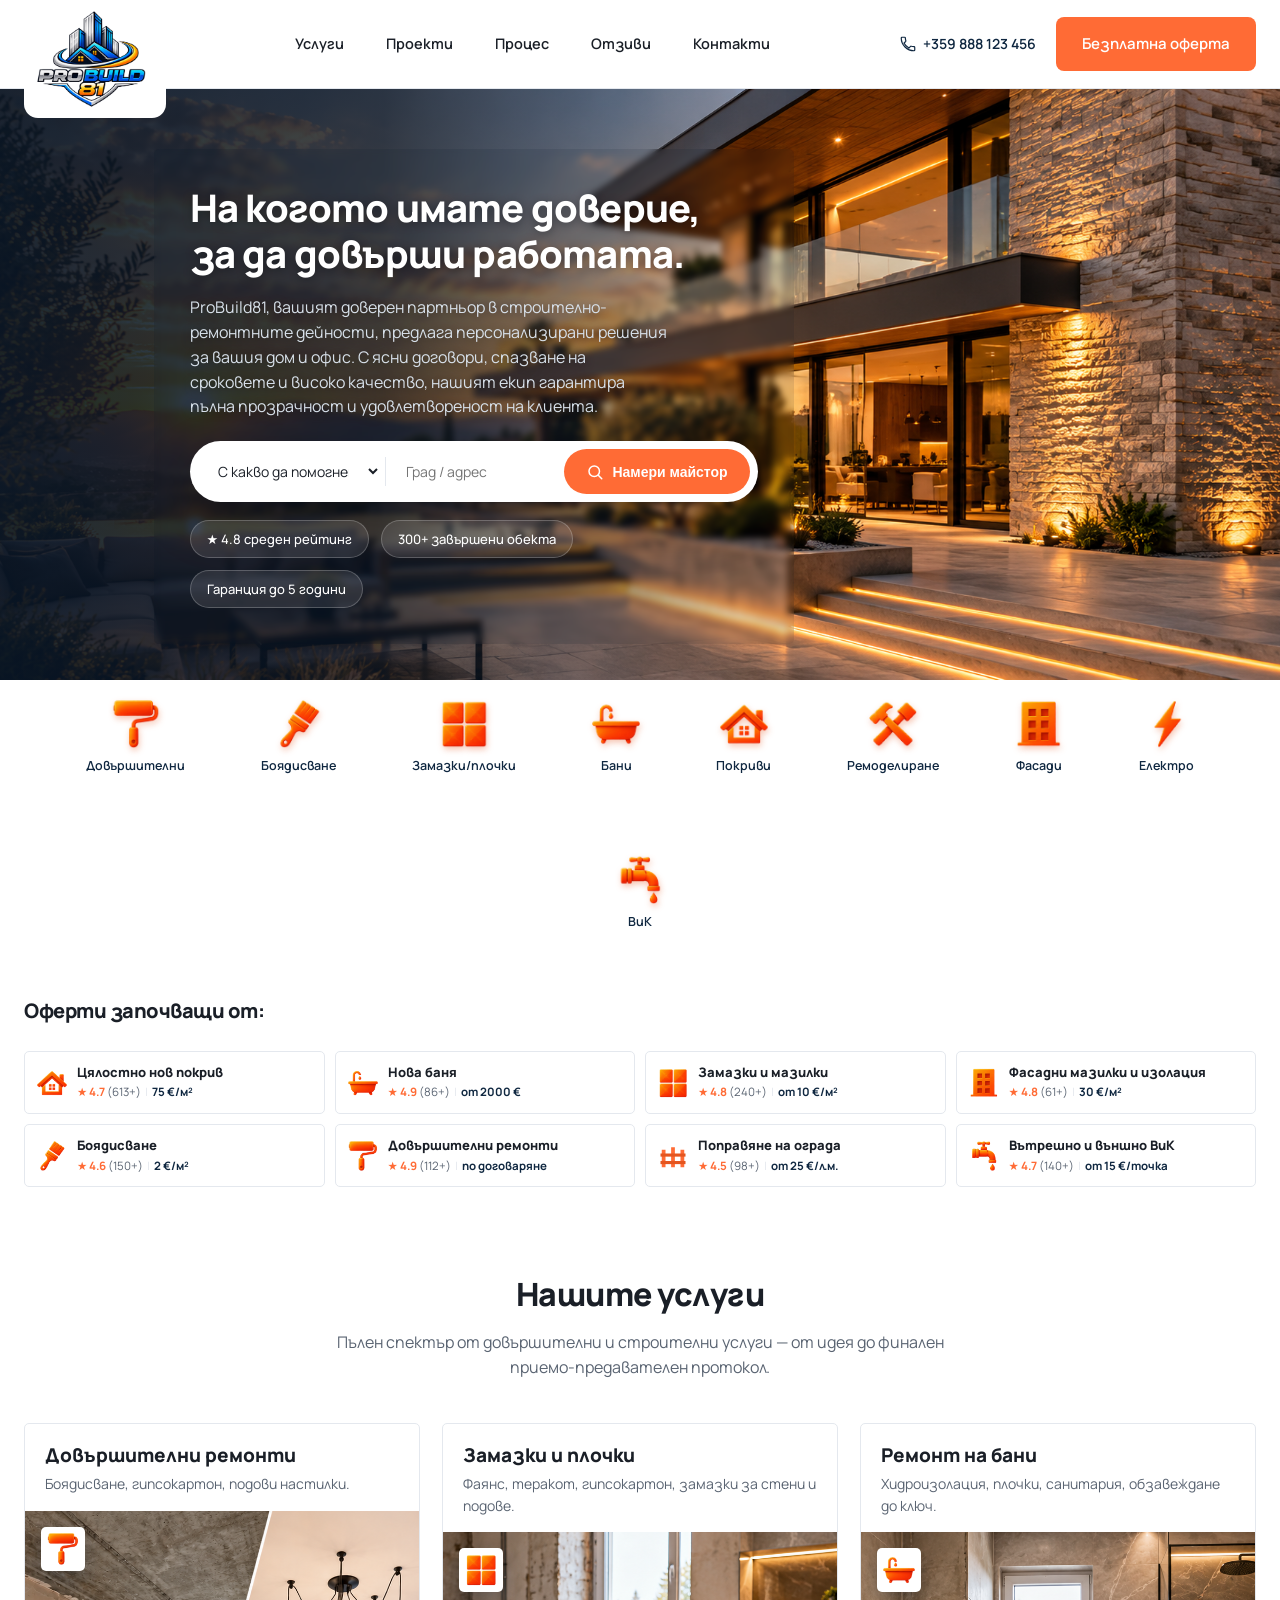
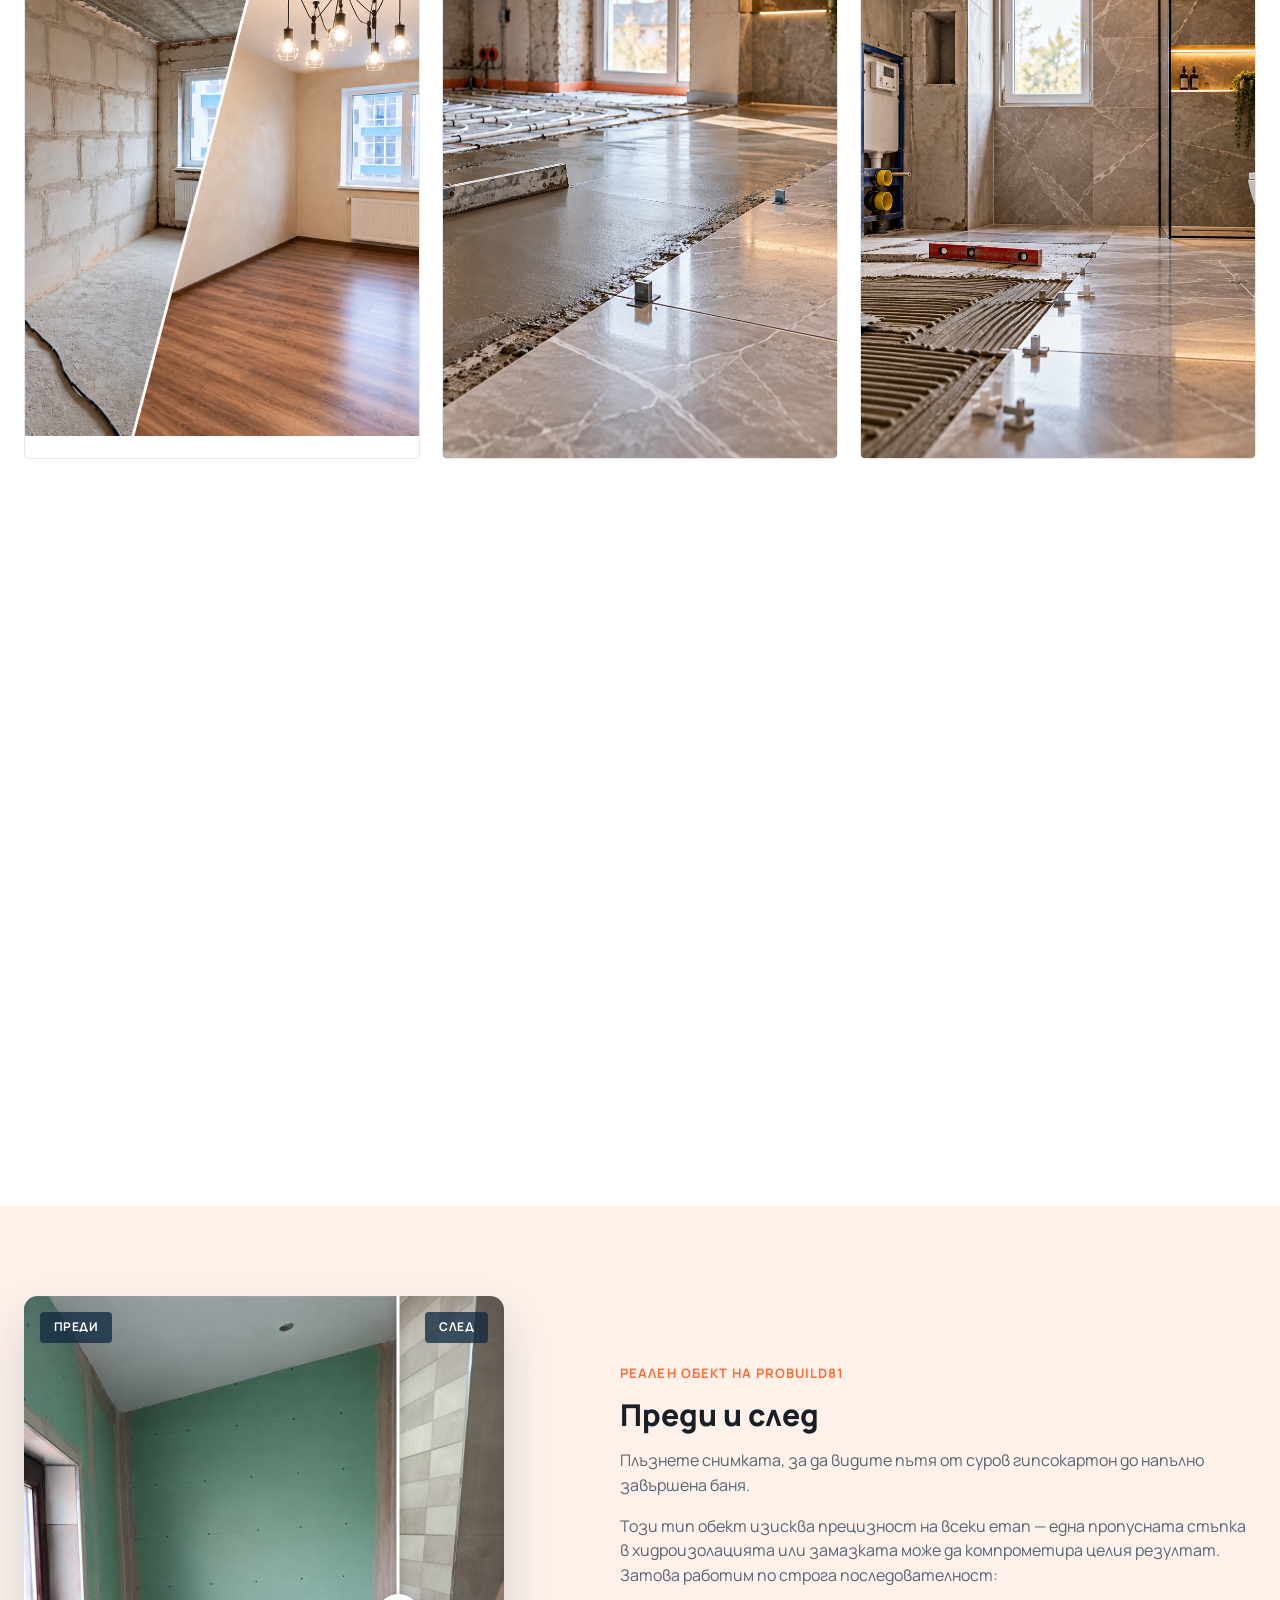
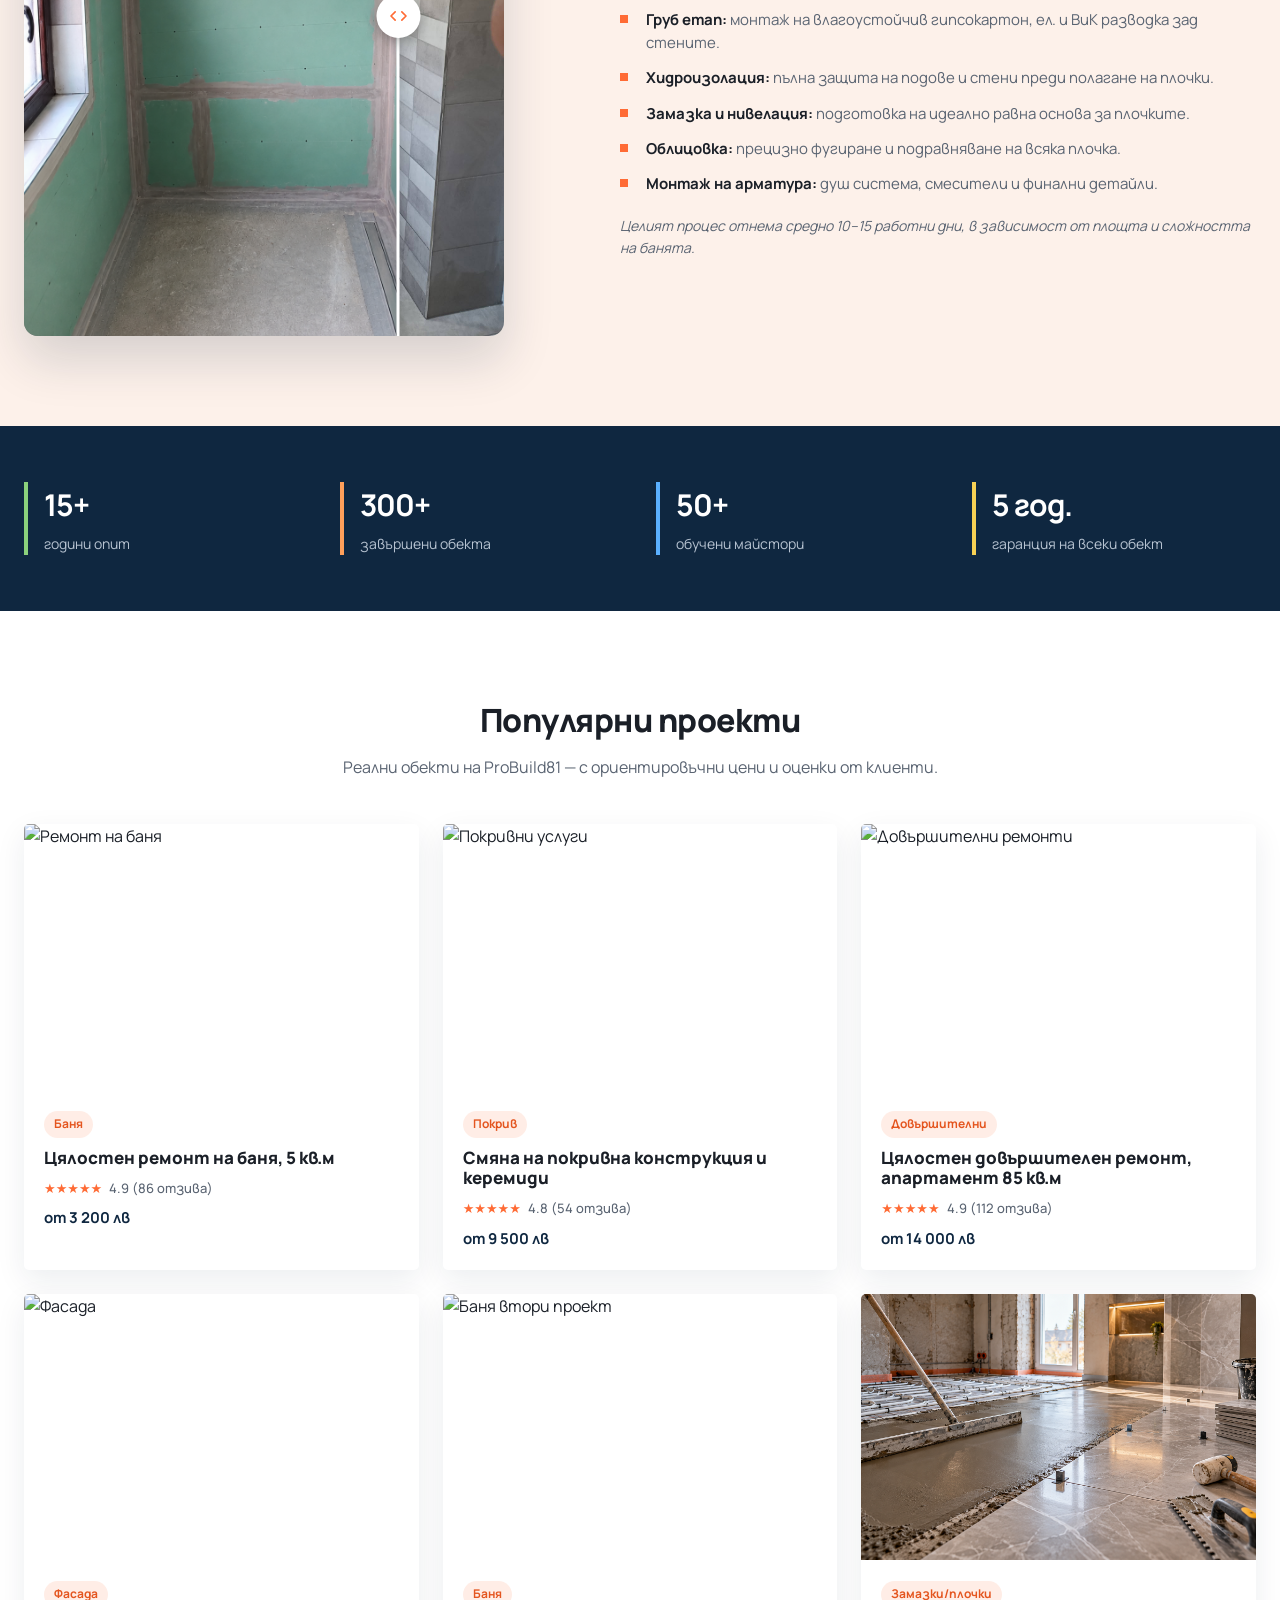
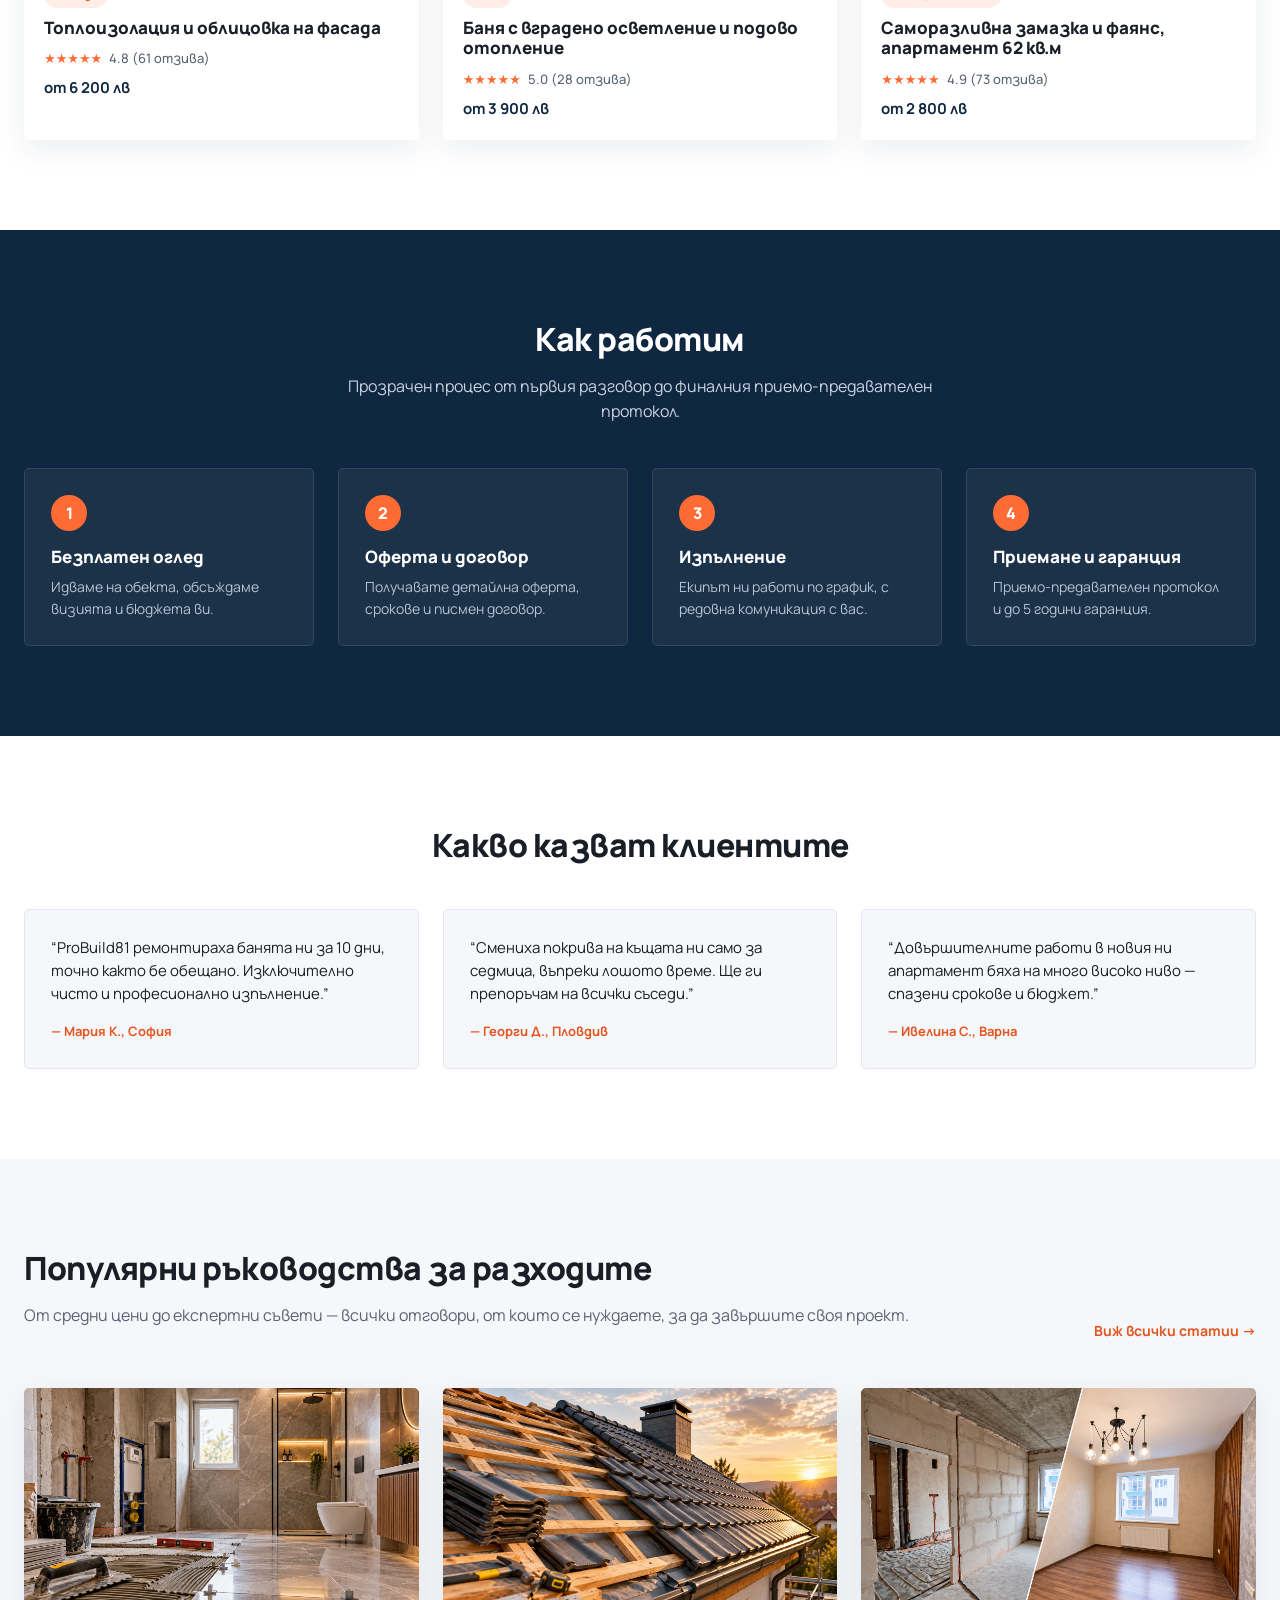
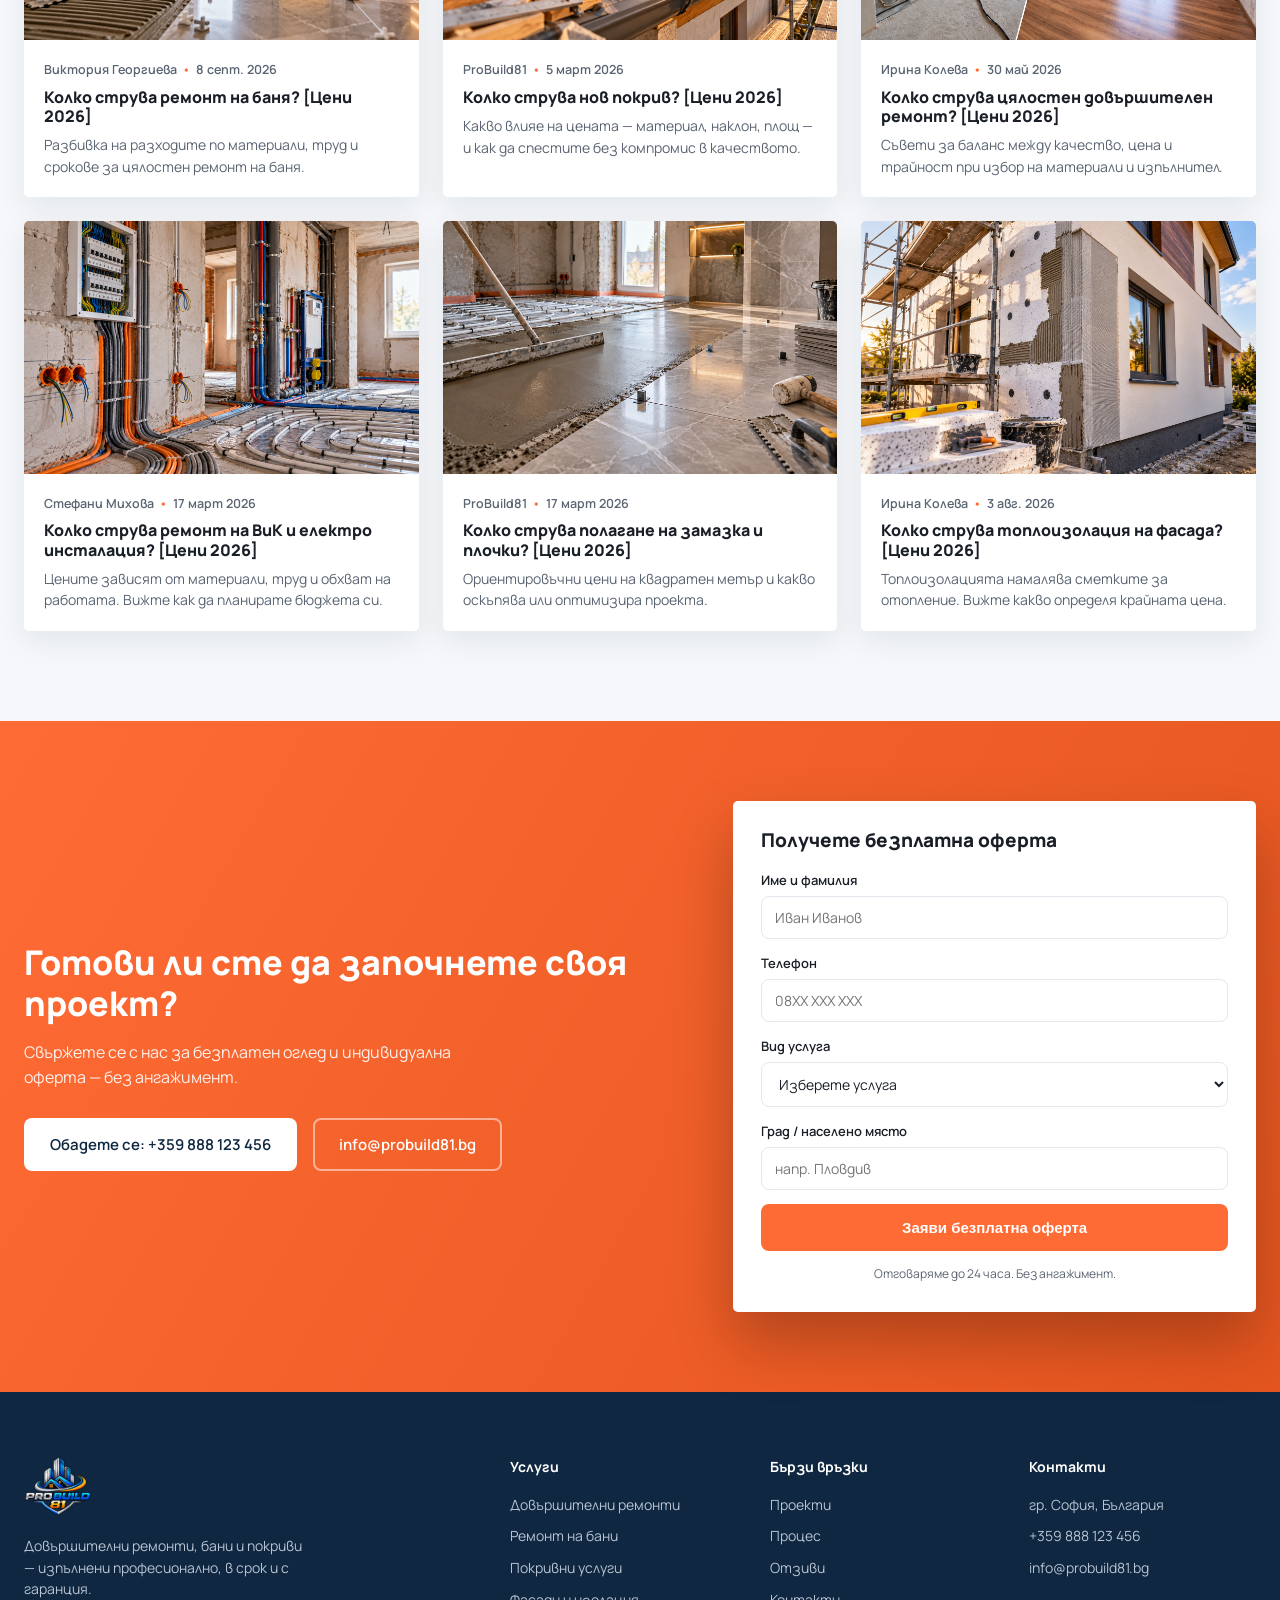
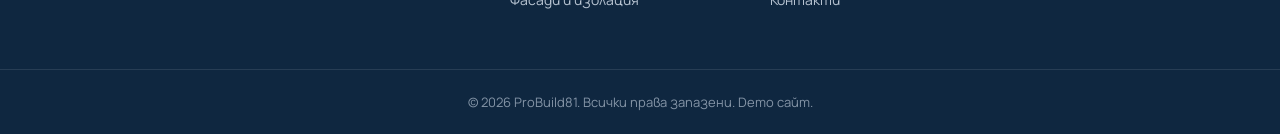
==== commit 7b939a50: "Rework guides section into an Angi-style "Popular cost guides" block Expands the existing 3-card "По" ====
--- a/index.html
+++ b/index.html
@@ -478,33 +478,60 @@
 
 <section class="guides">
   <div class="container">
-    <div class="section-head">
-      <h2>Полезни статии</h2>
-      <p>Отговори на най-честите въпроси преди да стартирате своя проект.</p>
+    <div class="section-head guides-head">
+      <div>
+        <h2>Популярни ръководства за разходите</h2>
+        <p>От средни цени до експертни съвети — всички отговори, от които се нуждаете, за да завършите своя проект.</p>
+      </div>
+      <a href="#" class="guides-see-all">Виж всички статии →</a>
     </div>
     <div class="guides-grid">
       <article class="guide-card reveal">
-        <img src="https://picsum.photos/seed/pb28/500/320" alt="" loading="lazy">
+        <img src="assets/img/remont-bani.png" alt="" loading="lazy">
         <div class="guide-body">
-          <span class="guide-date">Актуализирано 2026</span>
-          <h3>Колко струва ремонт на баня през 2026?</h3>
-          <p>Разбивка на разходите по материали, труд и срокове.</p>
+          <span class="guide-meta">Виктория Георгиева <span class="dot">•</span> 8 септ. 2026</span>
+          <h3>Колко струва ремонт на баня? [Цени 2026]</h3>
+          <p>Разбивка на разходите по материали, труд и срокове за цялостен ремонт на баня.</p>
         </div>
       </article>
       <article class="guide-card reveal">
-        <img src="https://picsum.photos/seed/pb2/500/320" alt="" loading="lazy">
+        <img src="assets/img/pokrivni-uslugi.png" alt="" loading="lazy">
         <div class="guide-body">
-          <span class="guide-date">Актуализирано 2026</span>
-          <h3>5 признака, че покривът ви се нуждае от ремонт</h3>
-          <p>Как да разпознаете проблема, преди да се влоши.</p>
+          <span class="guide-meta">ProBuild81 <span class="dot">•</span> 5 март 2026</span>
+          <h3>Колко струва нов покрив? [Цени 2026]</h3>
+          <p>Какво влияе на цената — материал, наклон, площ — и как да спестите без компромис в качеството.</p>
         </div>
       </article>
       <article class="guide-card reveal">
-        <img src="https://picsum.photos/seed/pb6/500/320" alt="" loading="lazy">
+        <img src="assets/img/renovation.png" alt="" loading="lazy">
         <div class="guide-body">
-          <span class="guide-date">Актуализирано 2026</span>
-          <h3>Как да изберем материали за довършителни работи</h3>
-          <p>Съвети за баланс между качество, цена и трайност.</p>
+          <span class="guide-meta">Ирина Колева <span class="dot">•</span> 30 май 2026</span>
+          <h3>Колко струва цялостен довършителен ремонт? [Цени 2026]</h3>
+          <p>Съвети за баланс между качество, цена и трайност при избор на материали и изпълнител.</p>
+        </div>
+      </article>
+      <article class="guide-card reveal">
+        <img src="assets/img/elektro-vik.png" alt="" loading="lazy">
+        <div class="guide-body">
+          <span class="guide-meta">Стефани Михова <span class="dot">•</span> 17 март 2026</span>
+          <h3>Колко струва ремонт на ВиК и електро инсталация? [Цени 2026]</h3>
+          <p>Цените зависят от материали, труд и обхват на работата. Вижте как да планирате бюджета си.</p>
+        </div>
+      </article>
+      <article class="guide-card reveal">
+        <img src="assets/img/zamazki-plochki.png" alt="" loading="lazy">
+        <div class="guide-body">
+          <span class="guide-meta">ProBuild81 <span class="dot">•</span> 17 март 2026</span>
+          <h3>Колко струва полагане на замазка и плочки? [Цени 2026]</h3>
+          <p>Ориентировъчни цени на квадратен метър и какво оскъпява или оптимизира проекта.</p>
+        </div>
+      </article>
+      <article class="guide-card reveal">
+        <img src="assets/img/fasadi-izolacia.png" alt="" loading="lazy">
+        <div class="guide-body">
+          <span class="guide-meta">Ирина Колева <span class="dot">•</span> 3 авг. 2026</span>
+          <h3>Колко струва топлоизолация на фасада? [Цени 2026]</h3>
+          <p>Топлоизолацията намалява сметките за отопление. Вижте какво определя крайната цена.</p>
         </div>
       </article>
     </div>
--- a/assets/css/style.css
+++ b/assets/css/style.css
@@ -655,21 +655,44 @@
 
 /* Guides */
 .guides { padding: 90px 0; background: var(--bg-alt); }
+.guides-head {
+  display: flex;
+  align-items: flex-end;
+  justify-content: space-between;
+  gap: 24px;
+  text-align: left;
+  max-width: none;
+}
+.guides-see-all {
+  flex-shrink: 0;
+  font-weight: 700;
+  font-size: 14px;
+  color: var(--orange-dark);
+  white-space: nowrap;
+  padding-bottom: 2px;
+  transition: color .15s ease;
+}
+.guides-see-all:hover { color: var(--orange); }
 .guides-grid {
   display: grid;
   grid-template-columns: repeat(3, 1fr);
   gap: 24px;
 }
 .guide-card {
+  display: block;
   background: #fff;
   border-radius: var(--radius);
   overflow: hidden;
   box-shadow: var(--shadow);
-}
-.guide-card img { aspect-ratio: 5/3.2; object-fit: cover; }
+  transition: transform .2s ease, box-shadow .2s ease;
+}
+.guide-card:hover { transform: translateY(-6px); box-shadow: 0 20px 40px rgba(15,39,64,.15); }
+.guide-card img { aspect-ratio: 5/3.2; object-fit: cover; transition: transform .35s ease; }
+.guide-card:hover img { transform: scale(1.06); }
 .guide-body { padding: 20px; }
-.guide-date { font-size: 12px; font-weight: 700; color: var(--orange); text-transform: uppercase; letter-spacing: .04em; }
-.guide-body h3 { font-size: 16px; margin: 8px 0; color: var(--text); }
+.guide-meta { display: block; font-size: 12.5px; font-weight: 600; color: var(--text-muted); margin-bottom: 8px; }
+.guide-meta .dot { color: var(--orange); margin: 0 2px; }
+.guide-body h3 { font-size: 16px; margin: 0 0 8px; color: var(--text); }
 .guide-body p { margin: 0; font-size: 14px; }
 
 /* CTA banner */
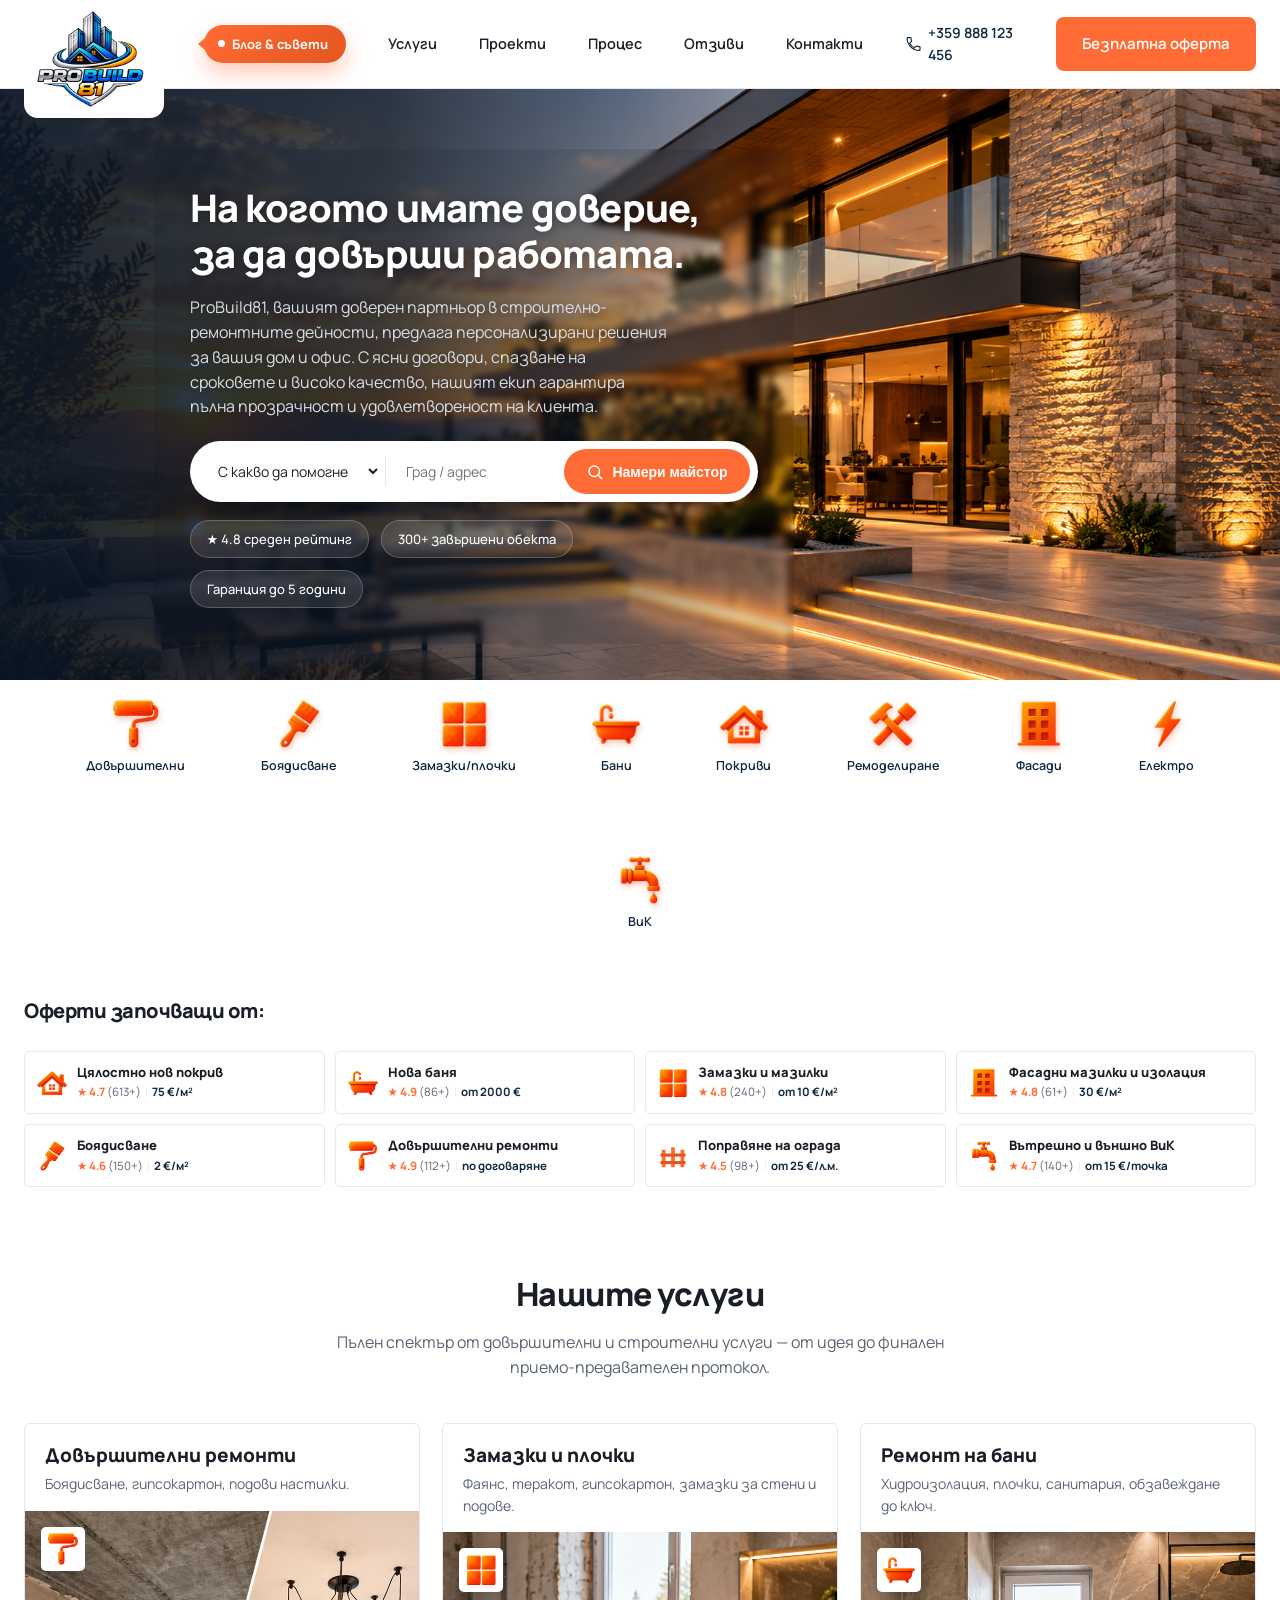
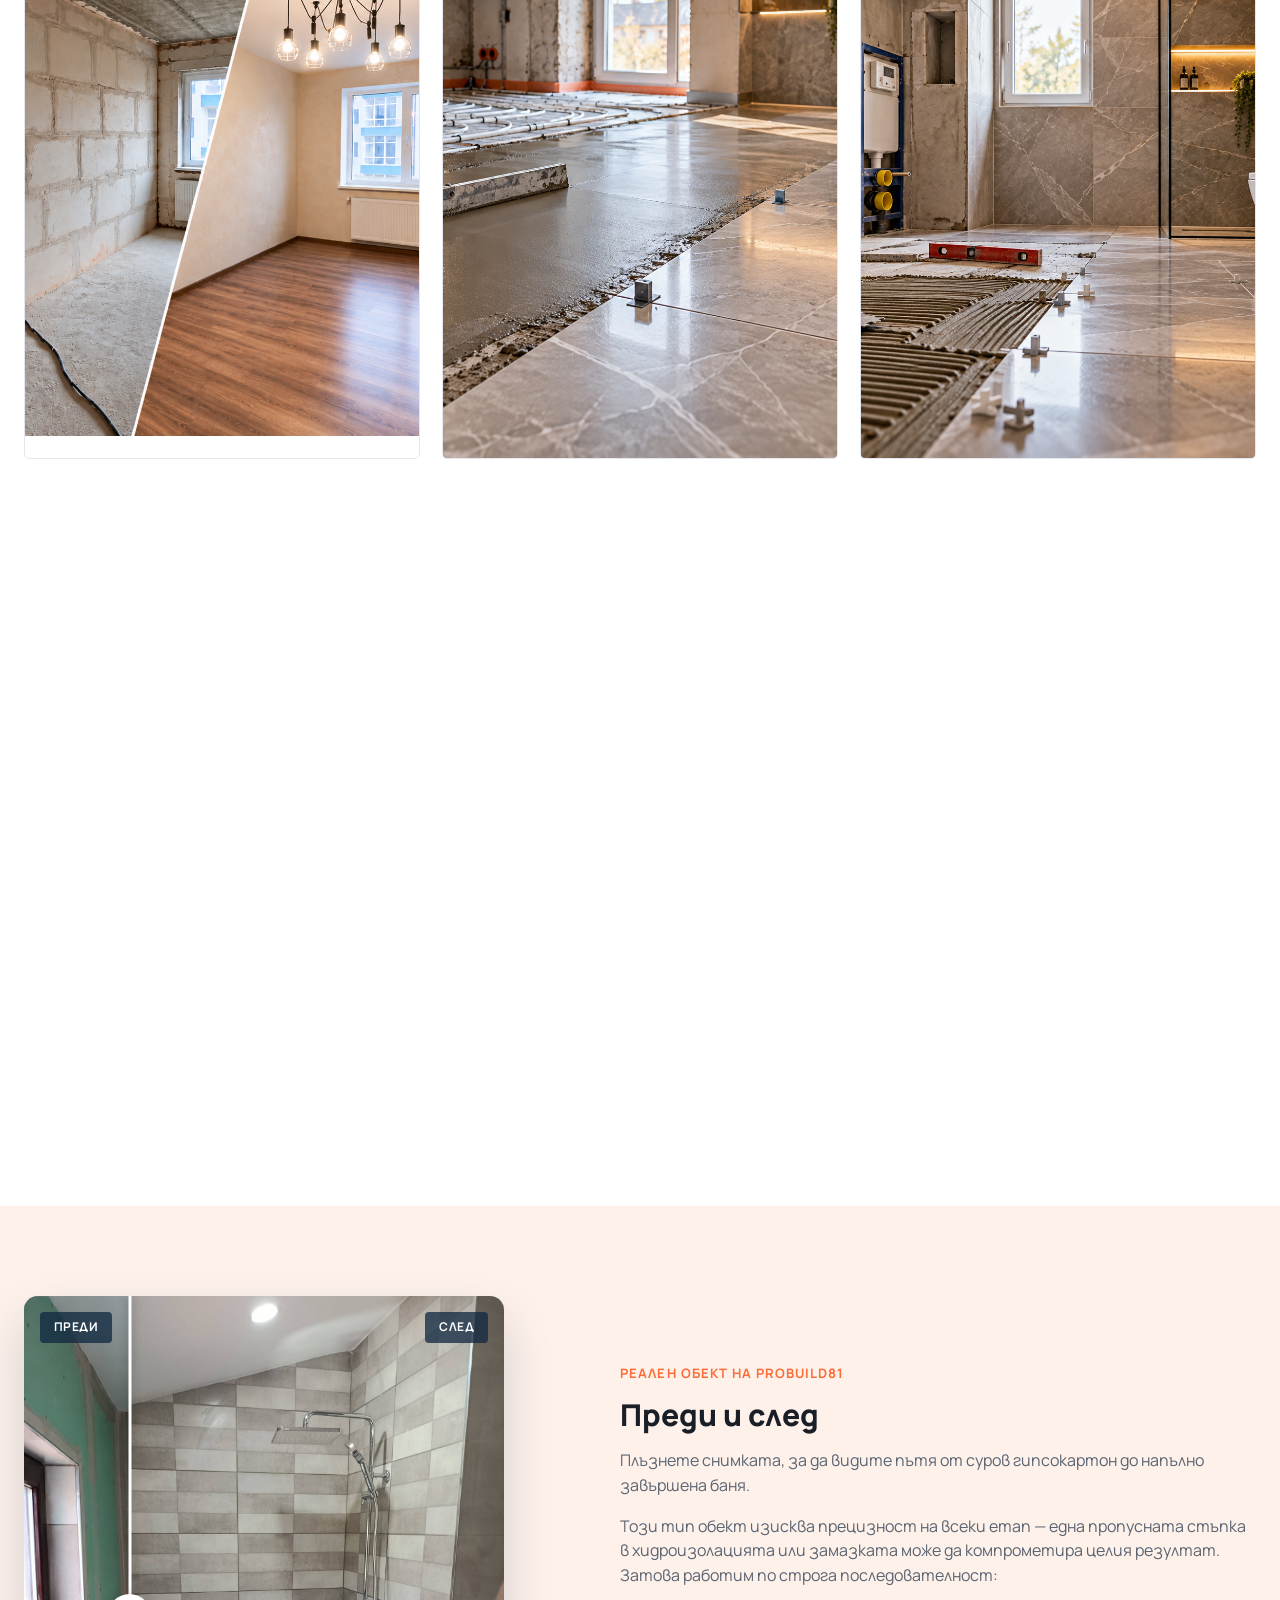
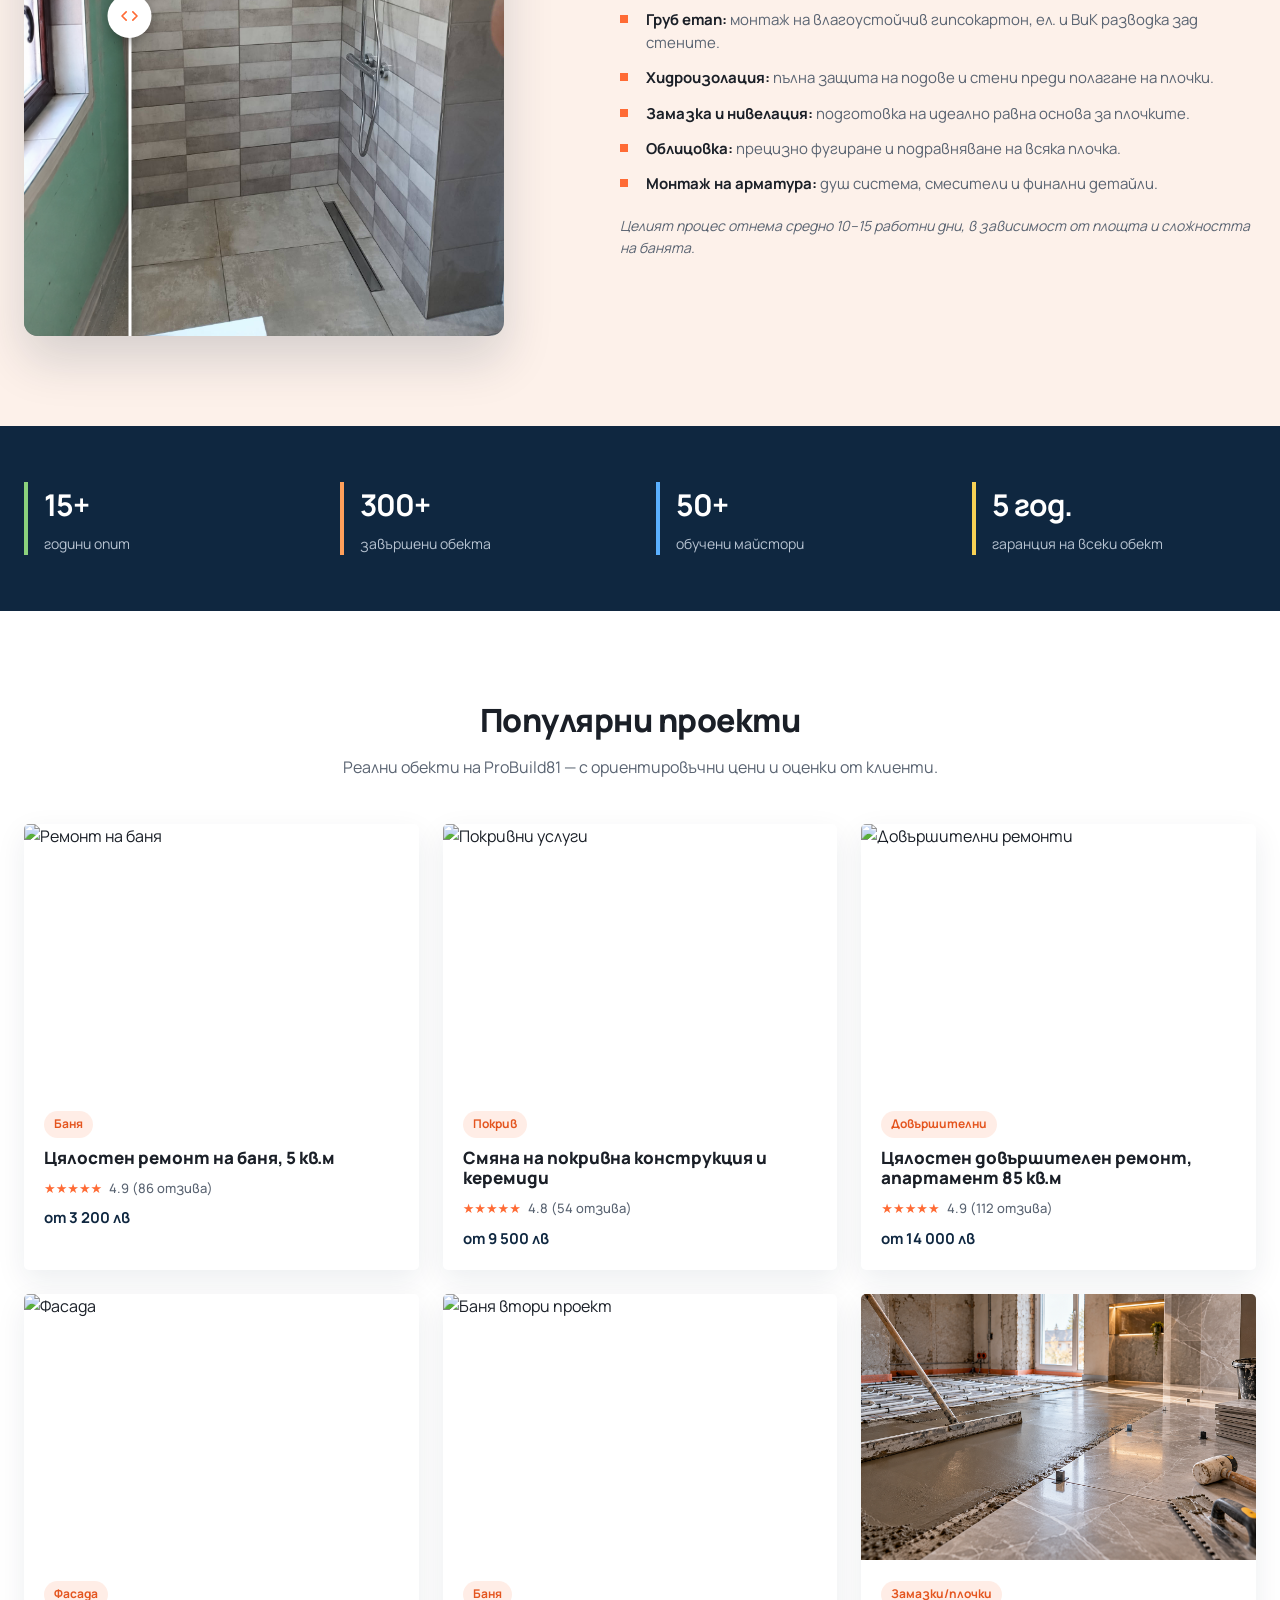
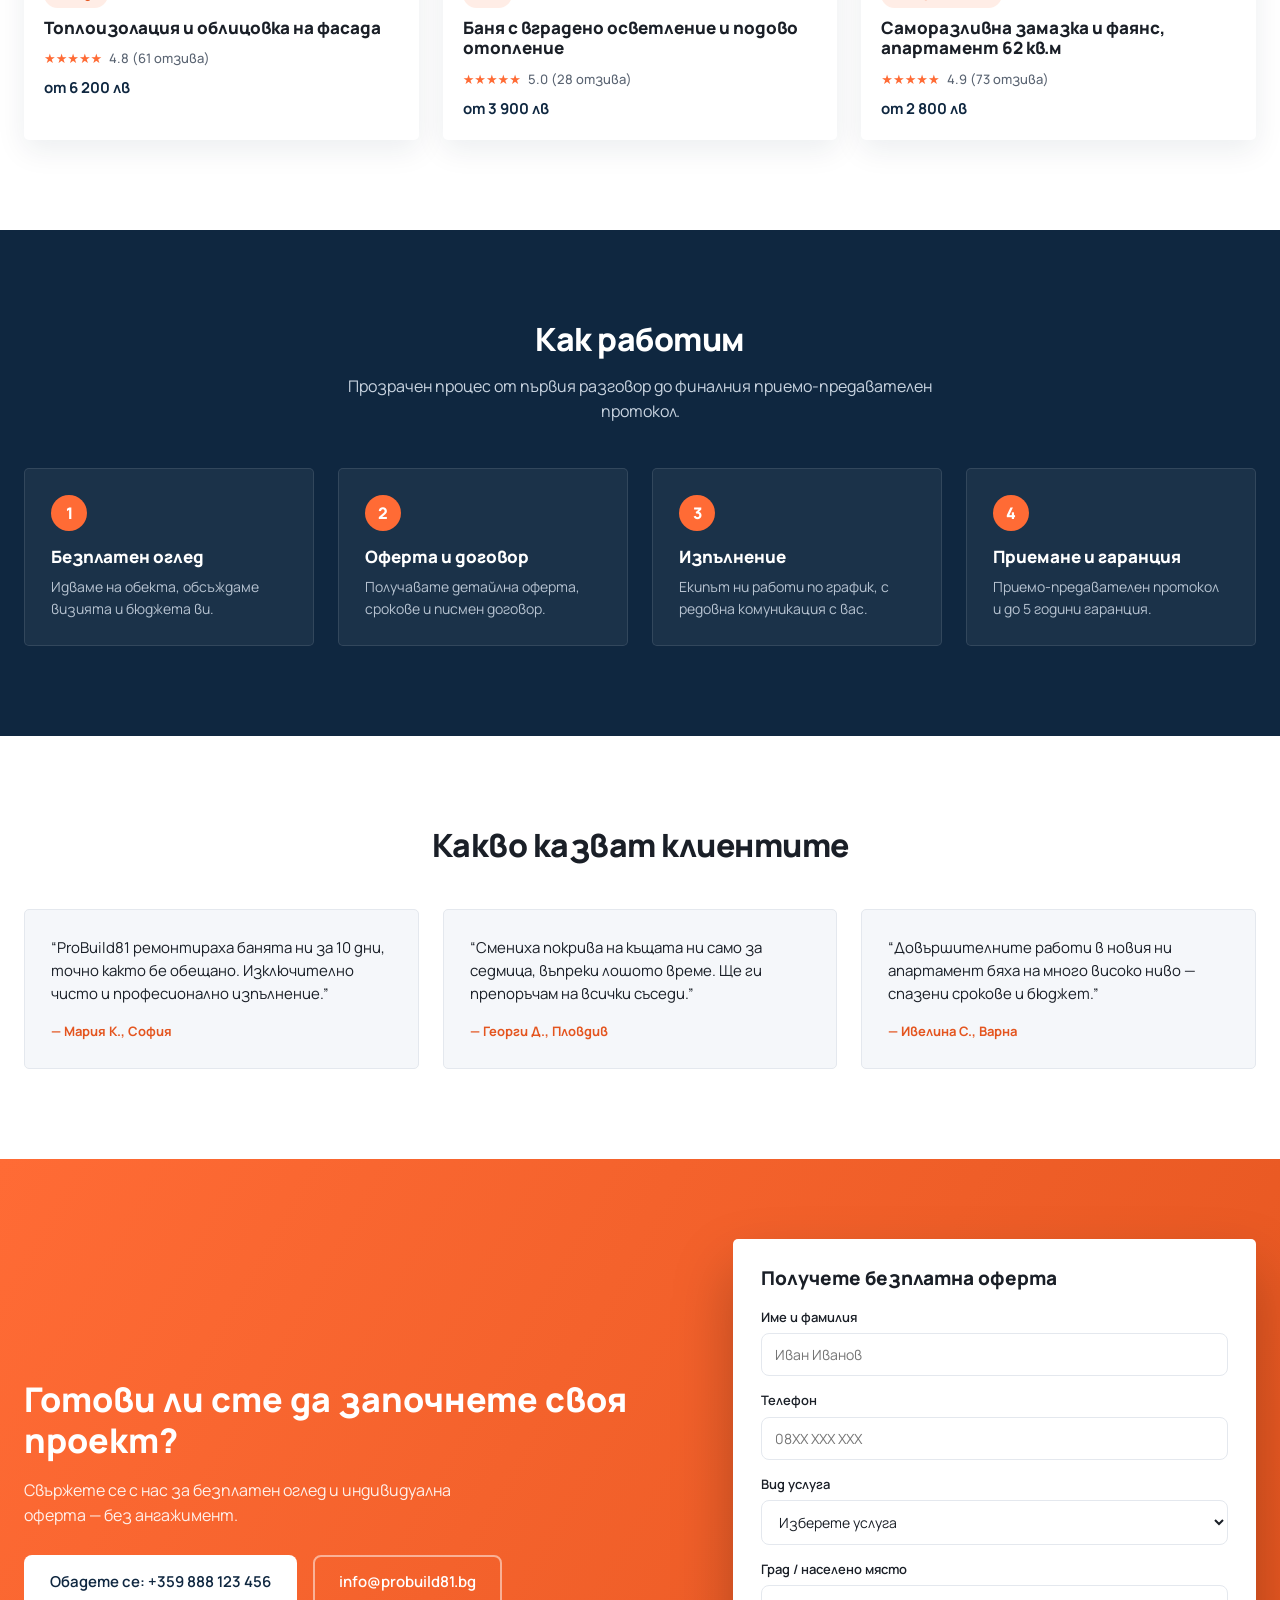
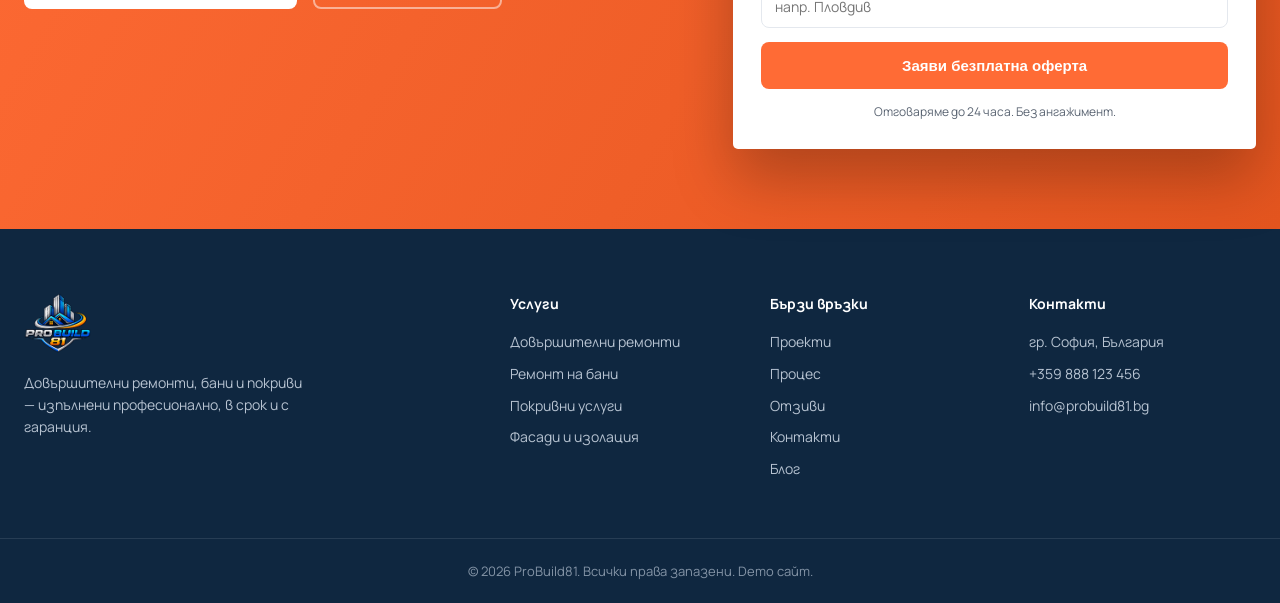
==== commit 9a61aa92: "Move cost guides to a dedicated blog page, add a bubble nav teaser The "Популярни ръководства за раз" ====
--- a/index.html
+++ b/index.html
@@ -18,6 +18,10 @@
   <div class="container header-inner">
     <a href="#top" class="logo">
       <img src="assets/img/logo.png" alt="ProBuild81">
+    </a>
+    <a href="blog.html" class="blog-bubble">
+      <span class="blog-bubble-dot"></span>
+      Блог &amp; съвети
     </a>
     <nav class="main-nav" id="mainNav">
       <a href="#uslugi">Услуги</a>
@@ -472,68 +476,6 @@
         <p>“Довършителните работи в новия ни апартамент бяха на много високо ниво — спазени срокове и бюджет.”</p>
         <footer>— Ивелина С., Варна</footer>
       </blockquote>
-    </div>
-  </div>
-</section>
-
-<section class="guides">
-  <div class="container">
-    <div class="section-head guides-head">
-      <div>
-        <h2>Популярни ръководства за разходите</h2>
-        <p>От средни цени до експертни съвети — всички отговори, от които се нуждаете, за да завършите своя проект.</p>
-      </div>
-      <a href="#" class="guides-see-all">Виж всички статии →</a>
-    </div>
-    <div class="guides-grid">
-      <article class="guide-card reveal">
-        <img src="assets/img/remont-bani.png" alt="" loading="lazy">
-        <div class="guide-body">
-          <span class="guide-meta">Виктория Георгиева <span class="dot">•</span> 8 септ. 2026</span>
-          <h3>Колко струва ремонт на баня? [Цени 2026]</h3>
-          <p>Разбивка на разходите по материали, труд и срокове за цялостен ремонт на баня.</p>
-        </div>
-      </article>
-      <article class="guide-card reveal">
-        <img src="assets/img/pokrivni-uslugi.png" alt="" loading="lazy">
-        <div class="guide-body">
-          <span class="guide-meta">ProBuild81 <span class="dot">•</span> 5 март 2026</span>
-          <h3>Колко струва нов покрив? [Цени 2026]</h3>
-          <p>Какво влияе на цената — материал, наклон, площ — и как да спестите без компромис в качеството.</p>
-        </div>
-      </article>
-      <article class="guide-card reveal">
-        <img src="assets/img/renovation.png" alt="" loading="lazy">
-        <div class="guide-body">
-          <span class="guide-meta">Ирина Колева <span class="dot">•</span> 30 май 2026</span>
-          <h3>Колко струва цялостен довършителен ремонт? [Цени 2026]</h3>
-          <p>Съвети за баланс между качество, цена и трайност при избор на материали и изпълнител.</p>
-        </div>
-      </article>
-      <article class="guide-card reveal">
-        <img src="assets/img/elektro-vik.png" alt="" loading="lazy">
-        <div class="guide-body">
-          <span class="guide-meta">Стефани Михова <span class="dot">•</span> 17 март 2026</span>
-          <h3>Колко струва ремонт на ВиК и електро инсталация? [Цени 2026]</h3>
-          <p>Цените зависят от материали, труд и обхват на работата. Вижте как да планирате бюджета си.</p>
-        </div>
-      </article>
-      <article class="guide-card reveal">
-        <img src="assets/img/zamazki-plochki.png" alt="" loading="lazy">
-        <div class="guide-body">
-          <span class="guide-meta">ProBuild81 <span class="dot">•</span> 17 март 2026</span>
-          <h3>Колко струва полагане на замазка и плочки? [Цени 2026]</h3>
-          <p>Ориентировъчни цени на квадратен метър и какво оскъпява или оптимизира проекта.</p>
-        </div>
-      </article>
-      <article class="guide-card reveal">
-        <img src="assets/img/fasadi-izolacia.png" alt="" loading="lazy">
-        <div class="guide-body">
-          <span class="guide-meta">Ирина Колева <span class="dot">•</span> 3 авг. 2026</span>
-          <h3>Колко струва топлоизолация на фасада? [Цени 2026]</h3>
-          <p>Топлоизолацията намалява сметките за отопление. Вижте какво определя крайната цена.</p>
-        </div>
-      </article>
     </div>
   </div>
 </section>
@@ -607,6 +549,7 @@
         <li><a href="#proces">Процес</a></li>
         <li><a href="#otzivi">Отзиви</a></li>
         <li><a href="#kontakti">Контакти</a></li>
+        <li><a href="blog.html">Блог</a></li>
       </ul>
     </div>
     <div>
--- a/assets/css/style.css
+++ b/assets/css/style.css
@@ -86,6 +86,48 @@
   z-index: 20;
 }
 .site-header .logo img { height: 98px; }
+.blog-bubble {
+  position: relative;
+  display: inline-flex;
+  align-items: center;
+  gap: 7px;
+  margin-left: 16px;
+  padding: 9px 18px 9px 14px;
+  background: linear-gradient(135deg, var(--orange) 0%, var(--orange-dark) 100%);
+  color: #fff;
+  font-weight: 700;
+  font-size: 13px;
+  white-space: nowrap;
+  border-radius: 999px;
+  box-shadow: 0 10px 22px rgba(255,107,53,.35);
+  transition: transform .2s ease, box-shadow .2s ease;
+}
+.blog-bubble:hover { transform: translateY(-2px); box-shadow: 0 14px 26px rgba(255,107,53,.45); }
+.blog-bubble::before {
+  content: '';
+  position: absolute;
+  left: -6px;
+  top: 50%;
+  transform: translateY(-50%);
+  width: 0;
+  height: 0;
+  border-top: 6px solid transparent;
+  border-bottom: 6px solid transparent;
+  border-right: 7px solid var(--orange);
+}
+.blog-bubble-dot {
+  width: 7px;
+  height: 7px;
+  border-radius: 50%;
+  background: #fff;
+  flex-shrink: 0;
+  animation: blogBubblePulse 1.8s ease-out infinite;
+}
+@keyframes blogBubblePulse {
+  0% { box-shadow: 0 0 0 0 rgba(255,255,255,.65); }
+  70% { box-shadow: 0 0 0 7px rgba(255,255,255,0); }
+  100% { box-shadow: 0 0 0 0 rgba(255,255,255,0); }
+}
 .main-nav {
   display: flex;
   gap: 6px;
@@ -695,6 +737,16 @@
 .guide-body h3 { font-size: 16px; margin: 0 0 8px; color: var(--text); }
 .guide-body p { margin: 0; font-size: 14px; }
 
+/* Blog page hero */
+.page-hero {
+  background: var(--navy);
+  padding: 72px 0 56px;
+  text-align: center;
+}
+.page-hero .eyebrow { color: var(--orange); }
+.page-hero h1 { color: #fff; font-size: 38px; letter-spacing: -.8px; margin: 6px 0 14px; }
+.page-hero p { color: #c9d4e0; max-width: 560px; margin: 0 auto; font-size: 16px; }
+
 /* CTA banner */
 .cta-banner {
   background: linear-gradient(120deg, var(--orange) 0%, var(--orange-dark) 100%);
@@ -710,6 +762,9 @@
 .cta-copy p { color: rgba(255,255,255,.9); max-width: 440px; margin: 0 0 28px; }
 .cta-actions { display: flex; gap: 16px; flex-wrap: wrap; }
 .cta-banner .quote-card { box-shadow: 0 30px 60px rgba(0,0,0,.25); }
+.cta-banner.cta-simple .cta-inner { grid-template-columns: 1fr; text-align: center; justify-items: center; }
+.cta-banner.cta-simple .cta-copy p { margin-left: auto; margin-right: auto; }
+.cta-banner.cta-simple .cta-actions { justify-content: center; }
 
 /* Footer */
 .site-footer { background: var(--navy); padding: 64px 0 0; }
@@ -816,6 +871,8 @@
   .header-inner { height: 60px; }
   .site-header .logo { border-radius: 12px; padding: 6px 12px 6px 8px; }
   .site-header .logo img { height: 60px; }
+  .blog-bubble { margin-left: 8px; padding: 6px 12px 6px 10px; font-size: 11px; gap: 5px; }
+  .blog-bubble::before { left: -5px; border-top-width: 5px; border-bottom-width: 5px; border-right-width: 6px; }
   .hero { padding: 48px 0 56px; }
   .hero-inner { margin-left: 0; padding: 22px; border-radius: 5px; }
   .hero h1 { font-size: 30px; }
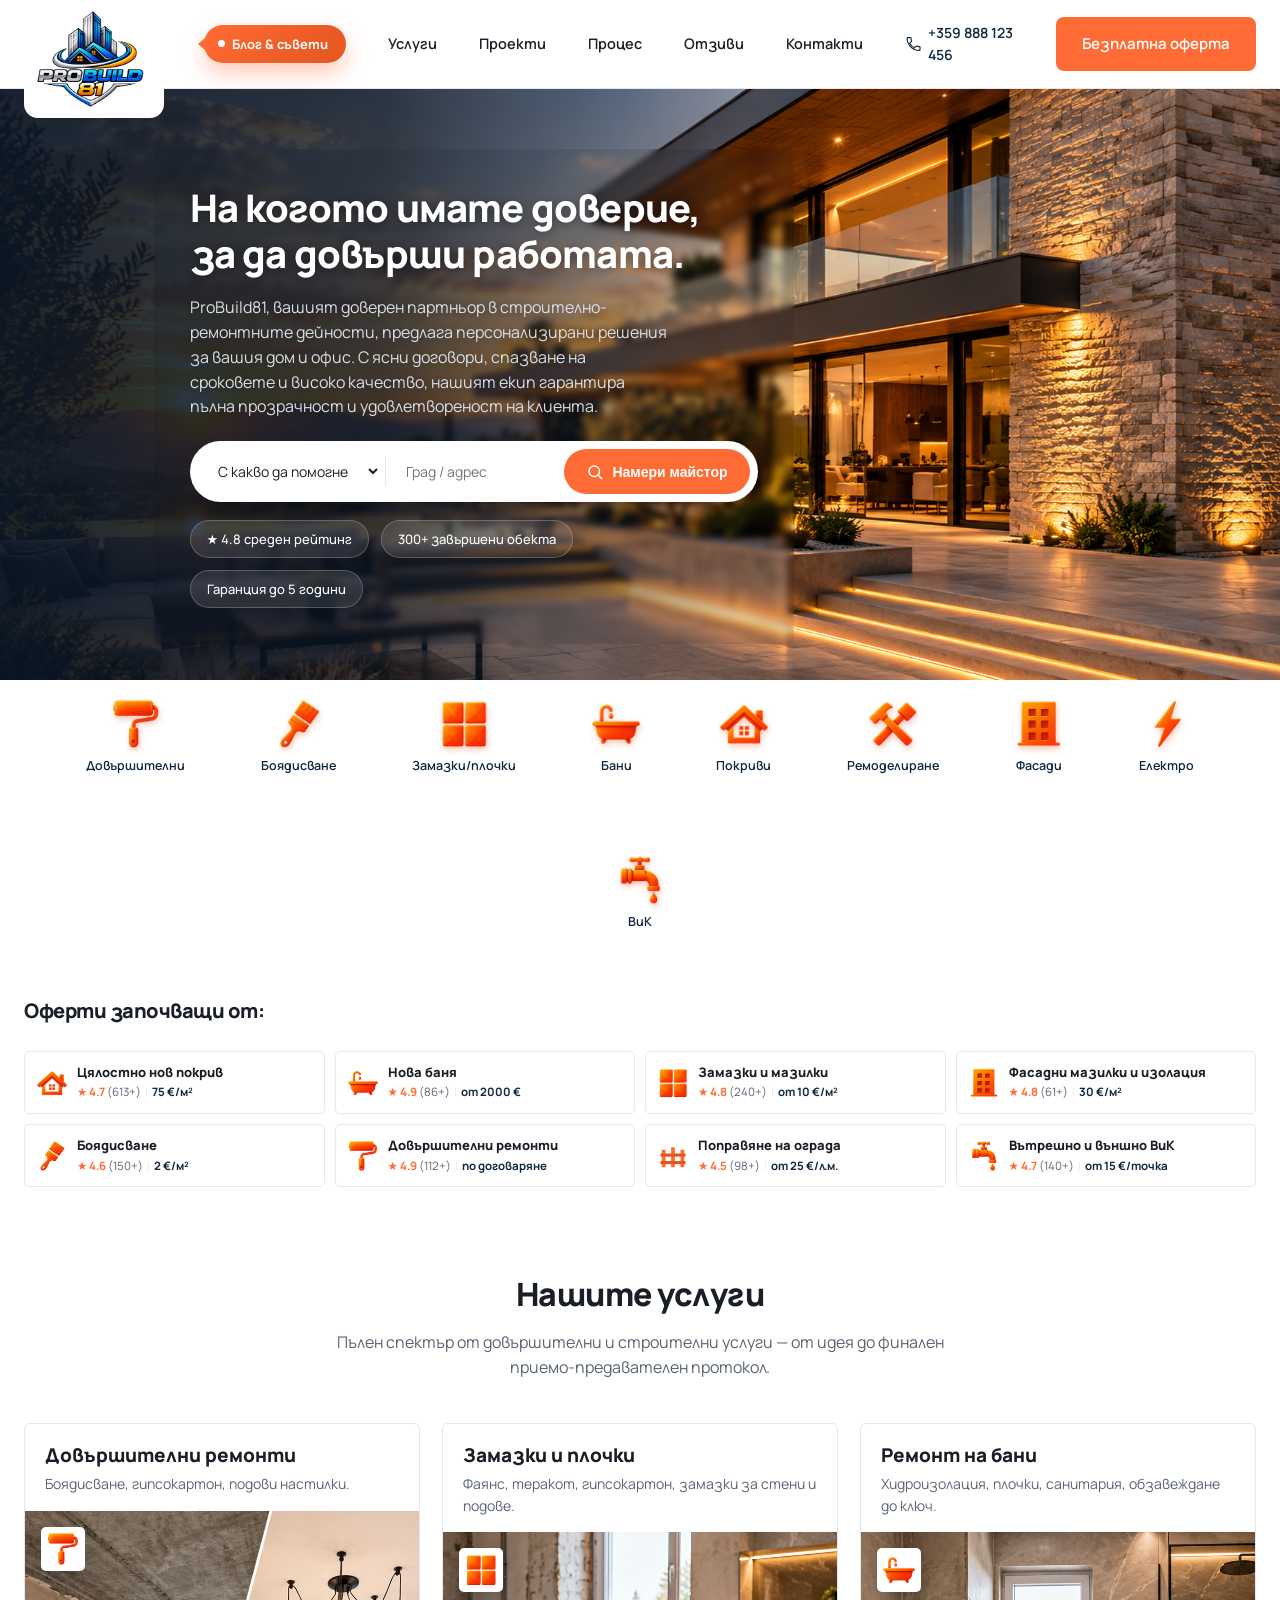
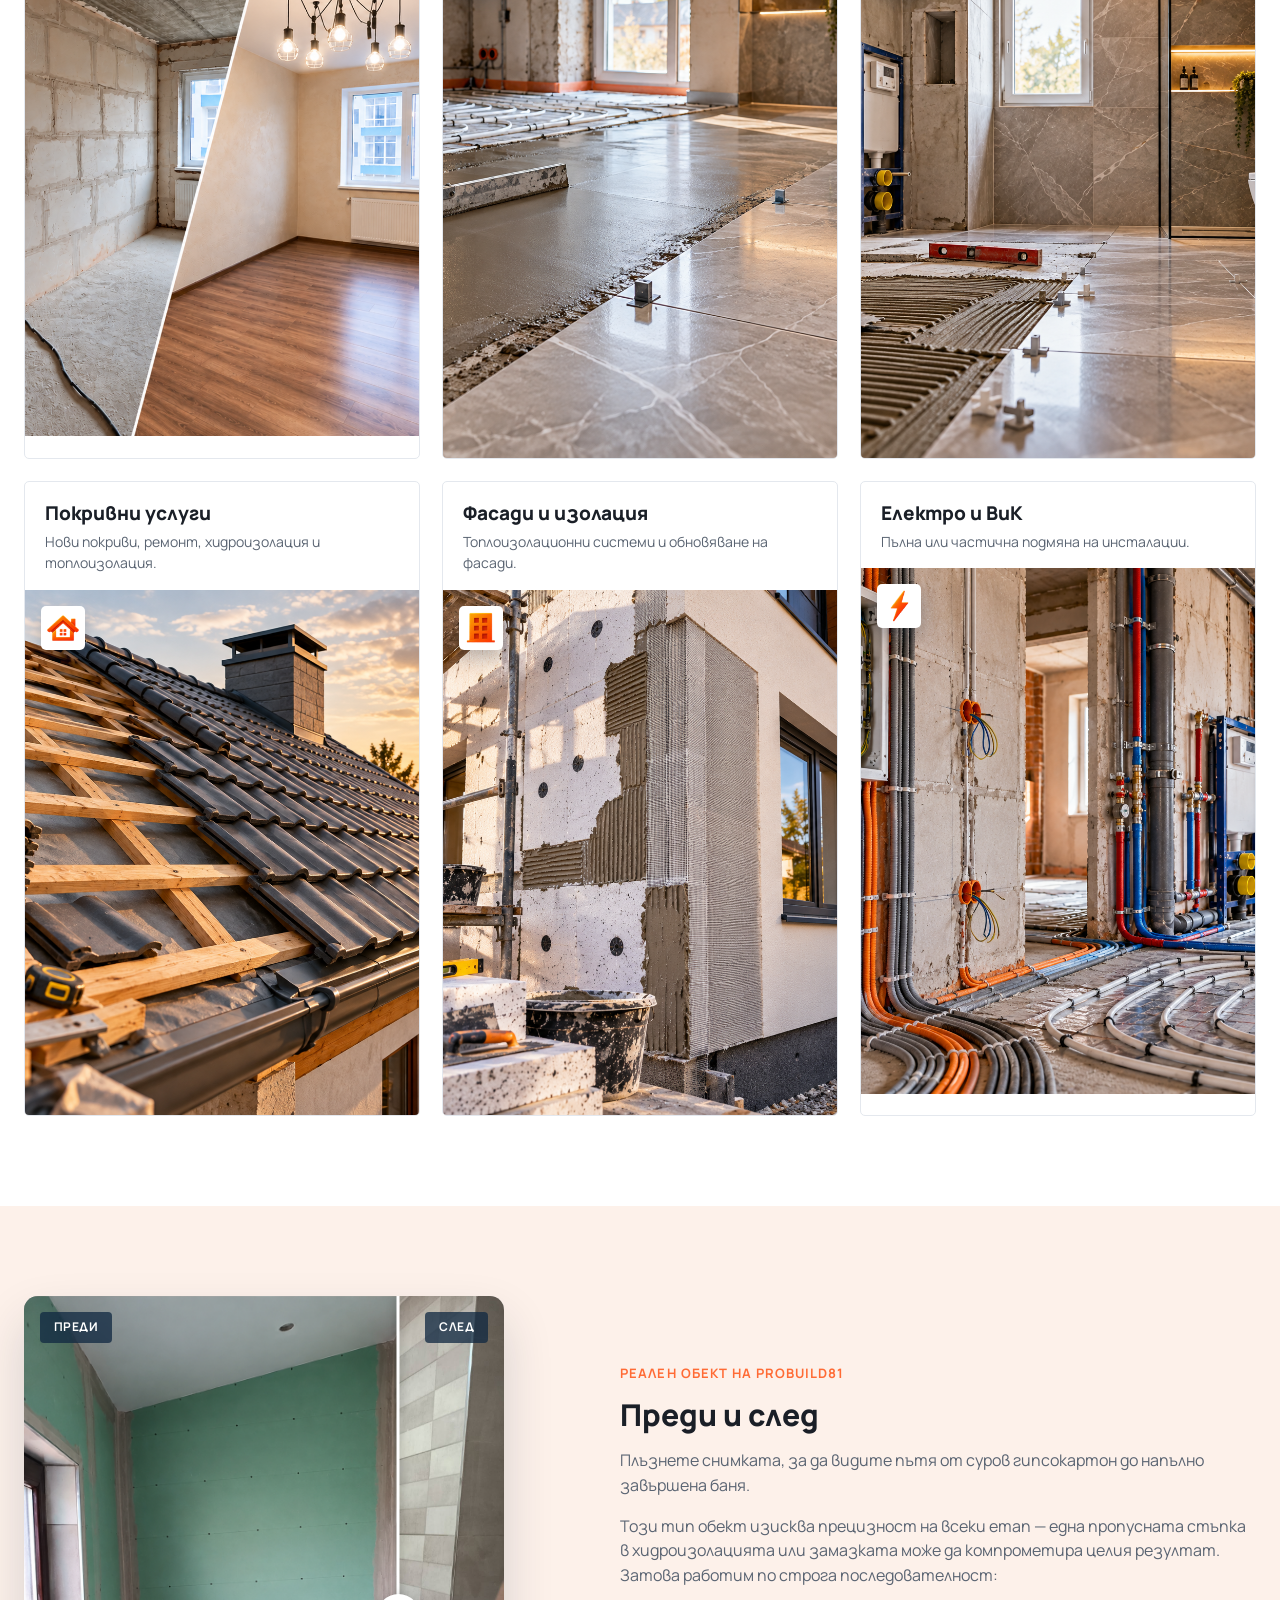
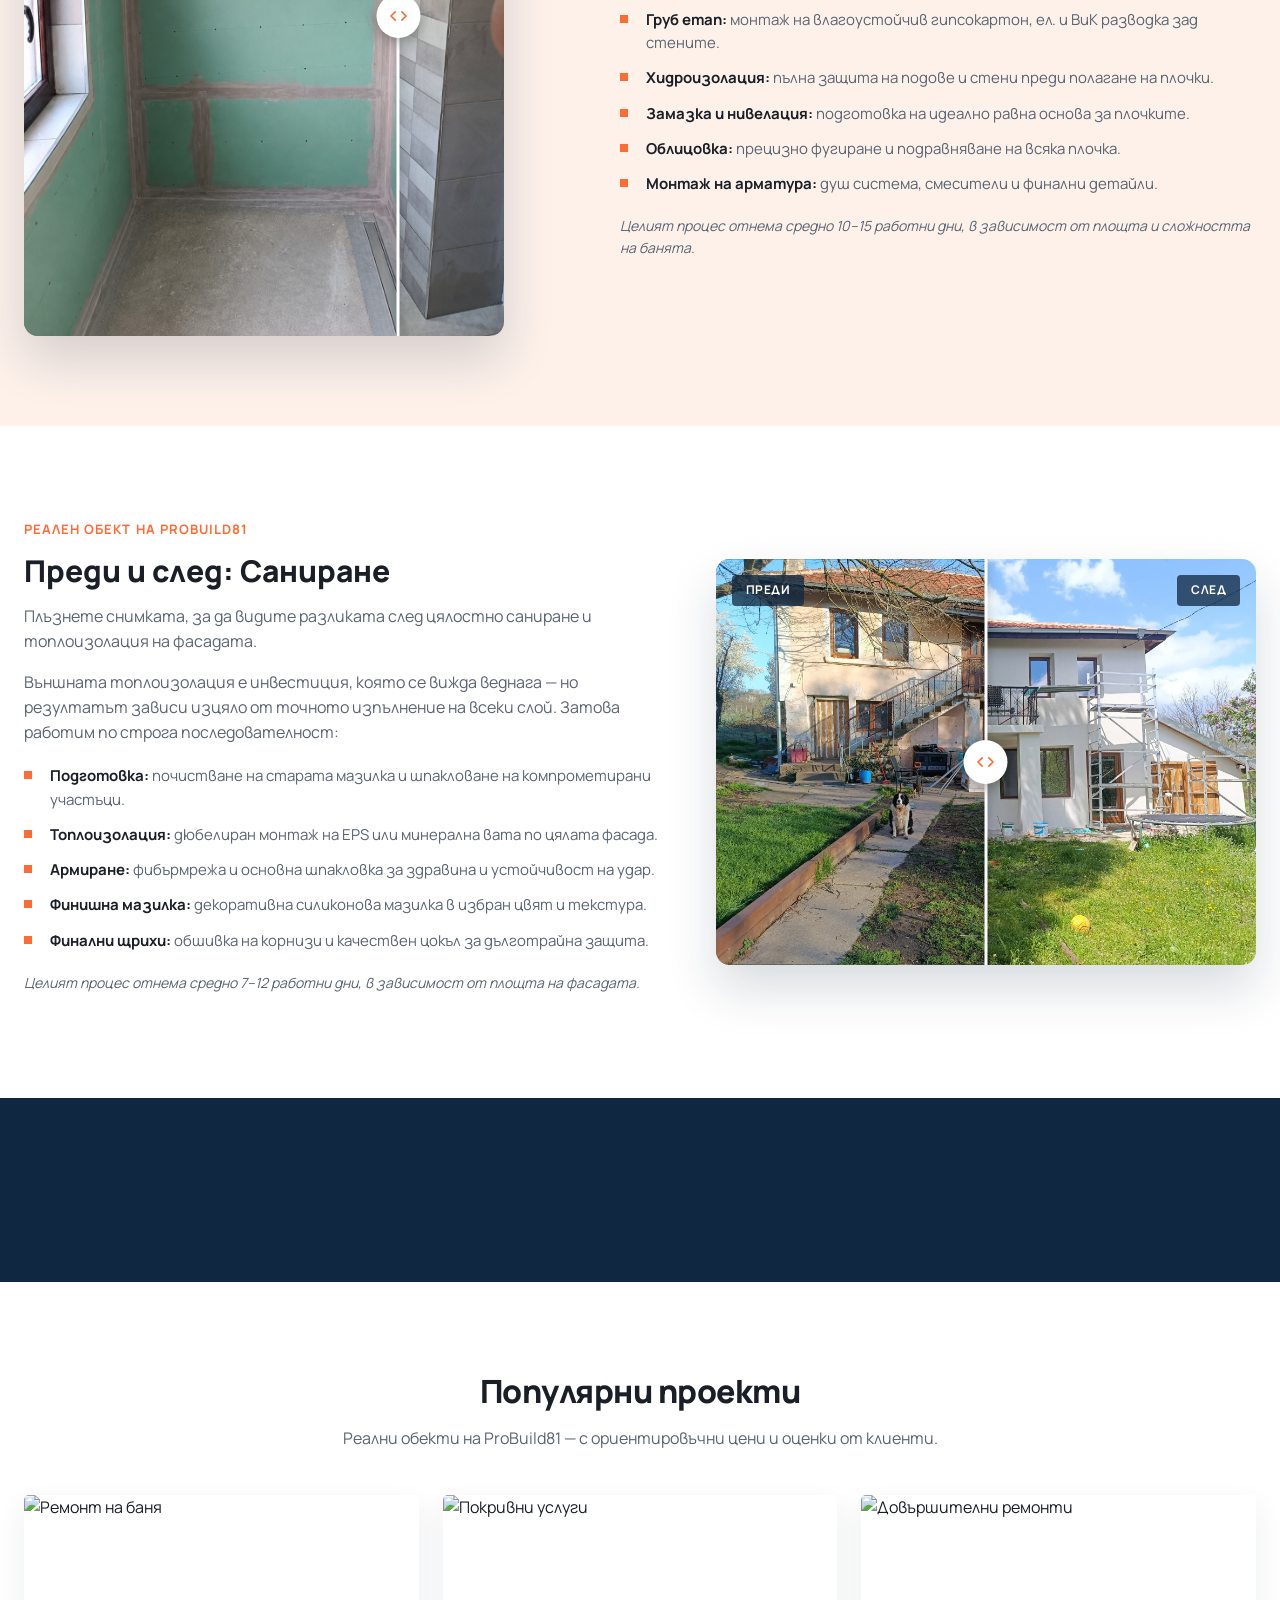
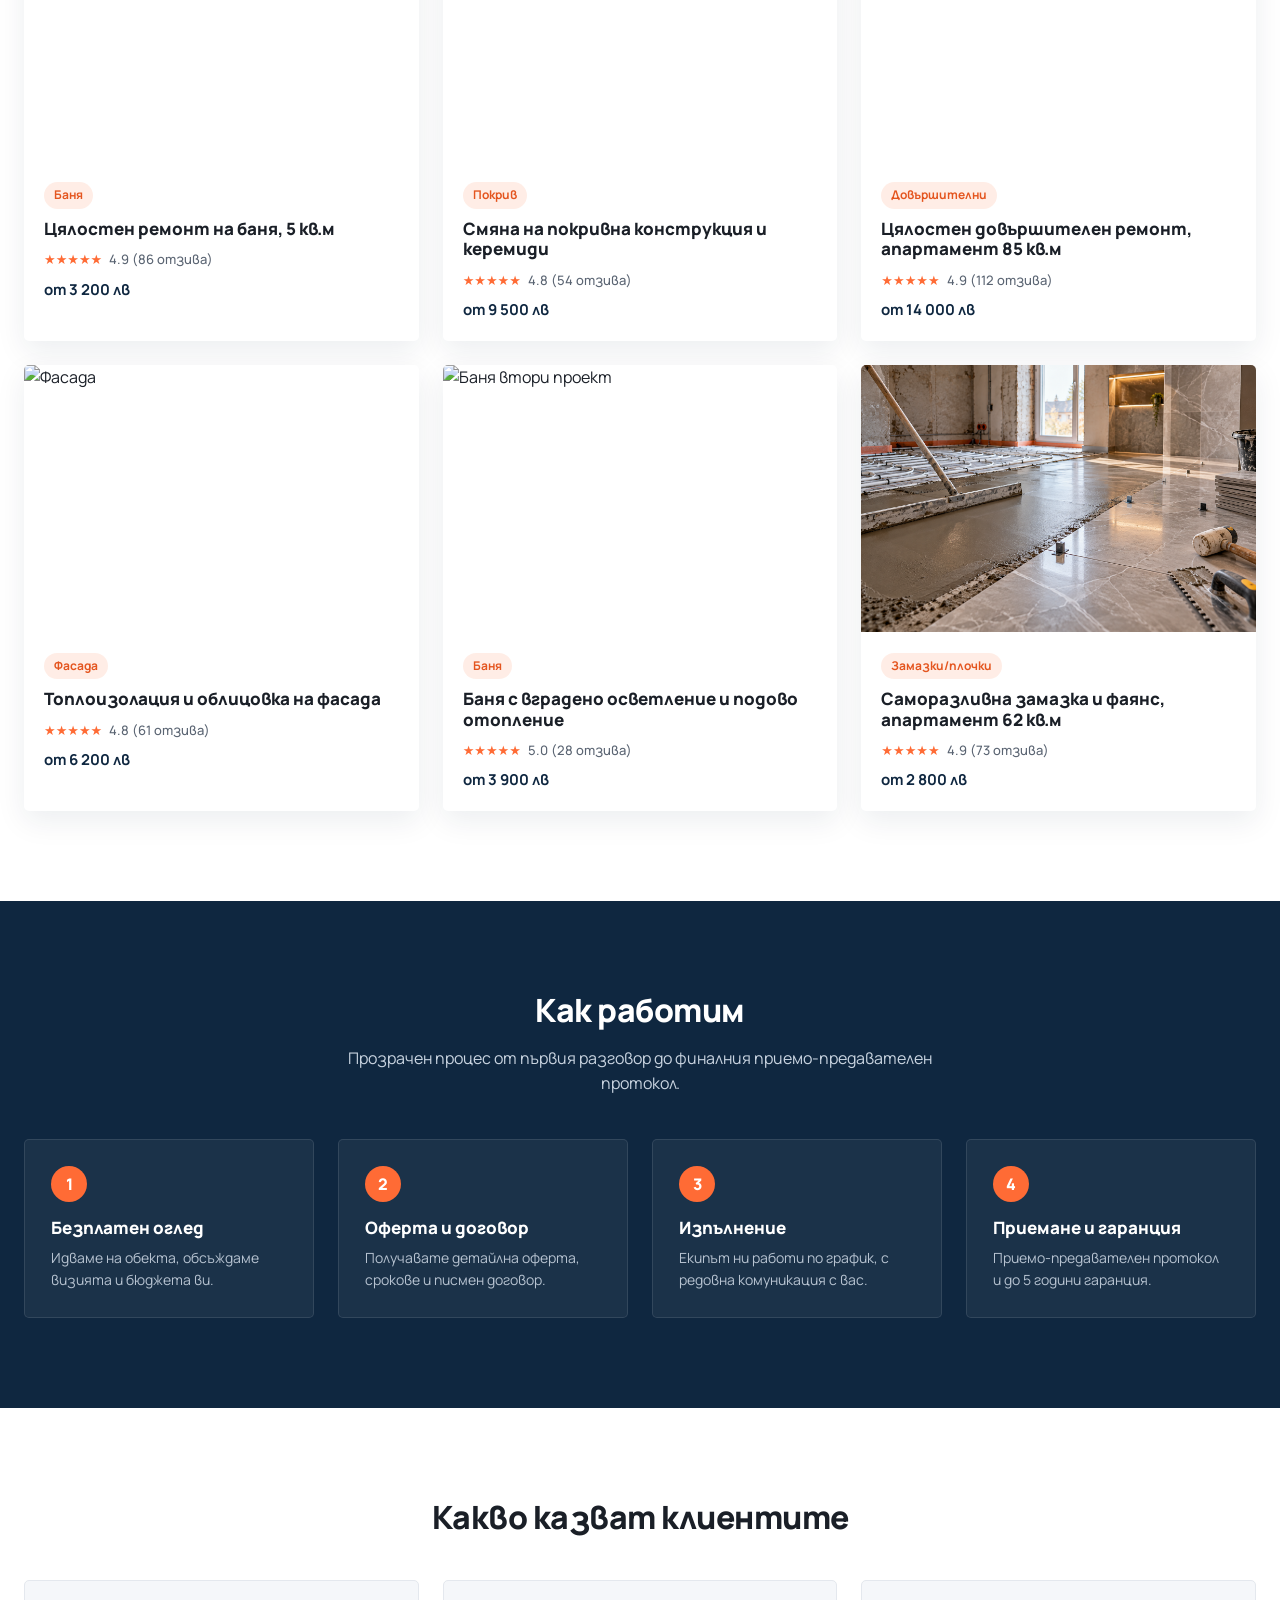
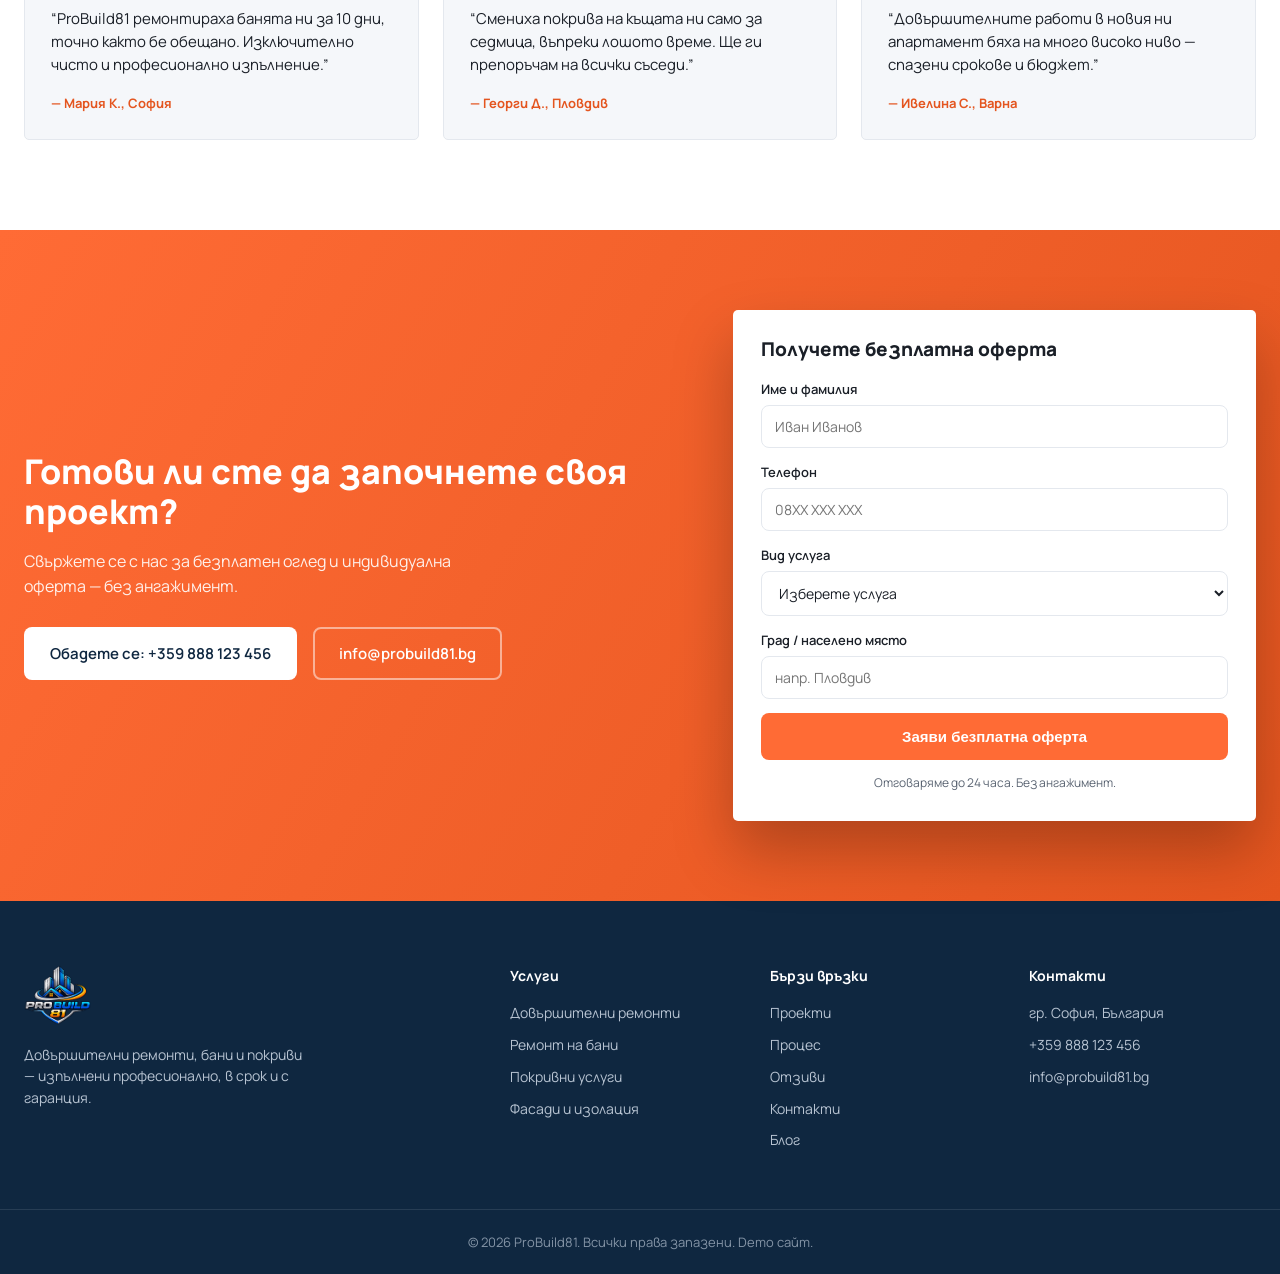
==== commit 9b8ef30e: "Add a second before/after block for facade insulation, mirrored layout Reuses the same drag-slider c" ====
--- a/index.html
+++ b/index.html
@@ -342,6 +342,41 @@
         <li><strong>Монтаж на арматура:</strong> душ система, смесители и финални детайли.</li>
       </ul>
       <p class="ba-note">Целият процес отнема средно 10–15 работни дни, в зависимост от площта и сложността на банята.</p>
+    </div>
+  </div>
+</section>
+
+<section class="before-after before-after-alt">
+  <div class="container ba-layout ba-reverse">
+    <div class="ba-slider ba-slider-wide">
+      <div class="ba-img ba-after">
+        <img src="assets/img/facade-after.jpg" alt="След санирането">
+      </div>
+      <div class="ba-img ba-before">
+        <img src="assets/img/facade-before.jpg" alt="Преди санирането">
+      </div>
+      <span class="ba-label ba-label-before">Преди</span>
+      <span class="ba-label ba-label-after">След</span>
+      <div class="ba-divider">
+        <span class="ba-handle">
+          <svg viewBox="0 0 24 24" fill="none"><path d="M8 7L3 12l5 5M16 7l5 5-5 5" stroke="currentColor" stroke-width="2" stroke-linecap="round" stroke-linejoin="round"/></svg>
+        </span>
+      </div>
+      <input type="range" min="0" max="100" value="50" class="ba-range" aria-label="Плъзгач преди/след">
+    </div>
+    <div class="ba-copy">
+      <span class="eyebrow">Реален обект на ProBuild81</span>
+      <h2>Преди и след: Саниране</h2>
+      <p>Плъзнете снимката, за да видите разликата след цялостно саниране и топлоизолация на фасадата.</p>
+      <p>Външната топлоизолация е инвестиция, която се вижда веднага — но резултатът зависи изцяло от точното изпълнение на всеки слой. Затова работим по строга последователност:</p>
+      <ul class="ba-steps">
+        <li><strong>Подготовка:</strong> почистване на старата мазилка и шпакловане на компрометирани участъци.</li>
+        <li><strong>Топлоизолация:</strong> дюбелиран монтаж на EPS или минерална вата по цялата фасада.</li>
+        <li><strong>Армиране:</strong> фибърмрежа и основна шпакловка за здравина и устойчивост на удар.</li>
+        <li><strong>Финишна мазилка:</strong> декоративна силиконова мазилка в избран цвят и текстура.</li>
+        <li><strong>Финални щрихи:</strong> обшивка на корнизи и качествен цокъл за дълготрайна защита.</li>
+      </ul>
+      <p class="ba-note">Целият процес отнема средно 7–12 работни дни, в зависимост от площта на фасадата.</p>
     </div>
   </div>
 </section>
--- a/assets/css/style.css
+++ b/assets/css/style.css
@@ -469,12 +469,16 @@
 
 /* Before / after slider */
 .before-after { padding: 90px 0; background: #fdf1ea; }
+.before-after.before-after-alt { background: #fff; }
 .ba-layout {
   display: grid;
   grid-template-columns: .85fr 1fr;
   gap: 56px;
   align-items: center;
 }
+.ba-layout.ba-reverse { grid-template-columns: 1fr .85fr; }
+.ba-layout.ba-reverse .ba-slider { order: 2; }
+.ba-layout.ba-reverse .ba-copy { order: 1; }
 .ba-copy .eyebrow { color: var(--orange); }
 .ba-copy h2 { font-size: 30px; margin-top: 4px; }
 .ba-steps { margin: 20px 0; padding: 0; }
@@ -510,6 +514,7 @@
   cursor: ew-resize;
   touch-action: pan-y;
 }
+.ba-slider.ba-slider-wide { max-width: 580px; aspect-ratio: 4/3; }
 .ba-img { position: absolute; inset: 0; border-radius: 6px; overflow: hidden; }
 .ba-img img {
   width: 100%;
@@ -819,7 +824,9 @@
 @media (max-width: 980px) {
   .services-grid, .projects-grid, .testimonials-grid, .guides-grid, .offers-grid { grid-template-columns: repeat(2, 1fr); }
   .ba-layout { grid-template-columns: 1fr; }
+  .ba-layout.ba-reverse .ba-slider, .ba-layout.ba-reverse .ba-copy { order: 0; }
   .ba-slider { width: 100%; max-width: 440px; margin: 0 auto; }
+  .ba-slider.ba-slider-wide { aspect-ratio: 4/3; }
   .process-grid { grid-template-columns: repeat(2, 1fr); }
   .stats-grid { grid-template-columns: repeat(2, 1fr); gap: 28px 20px; }
   .footer-grid { grid-template-columns: 1fr 1fr; }
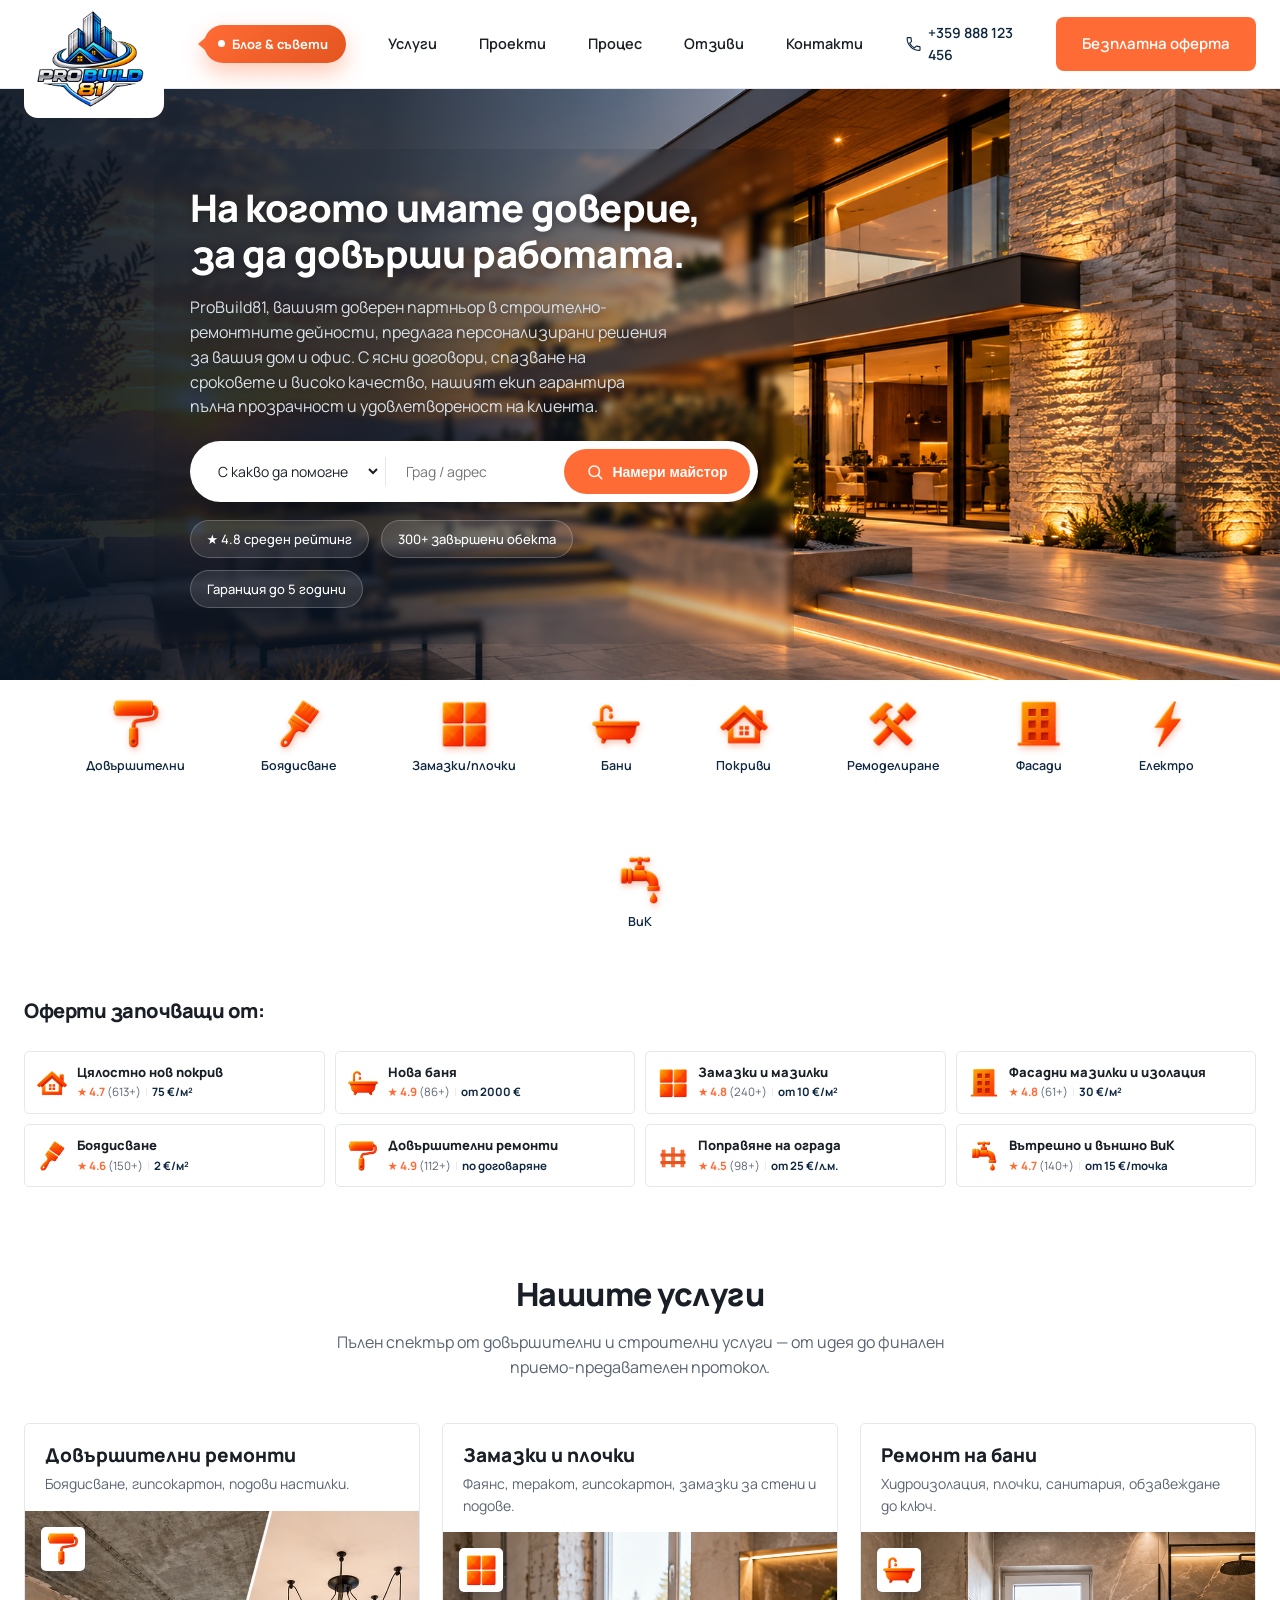
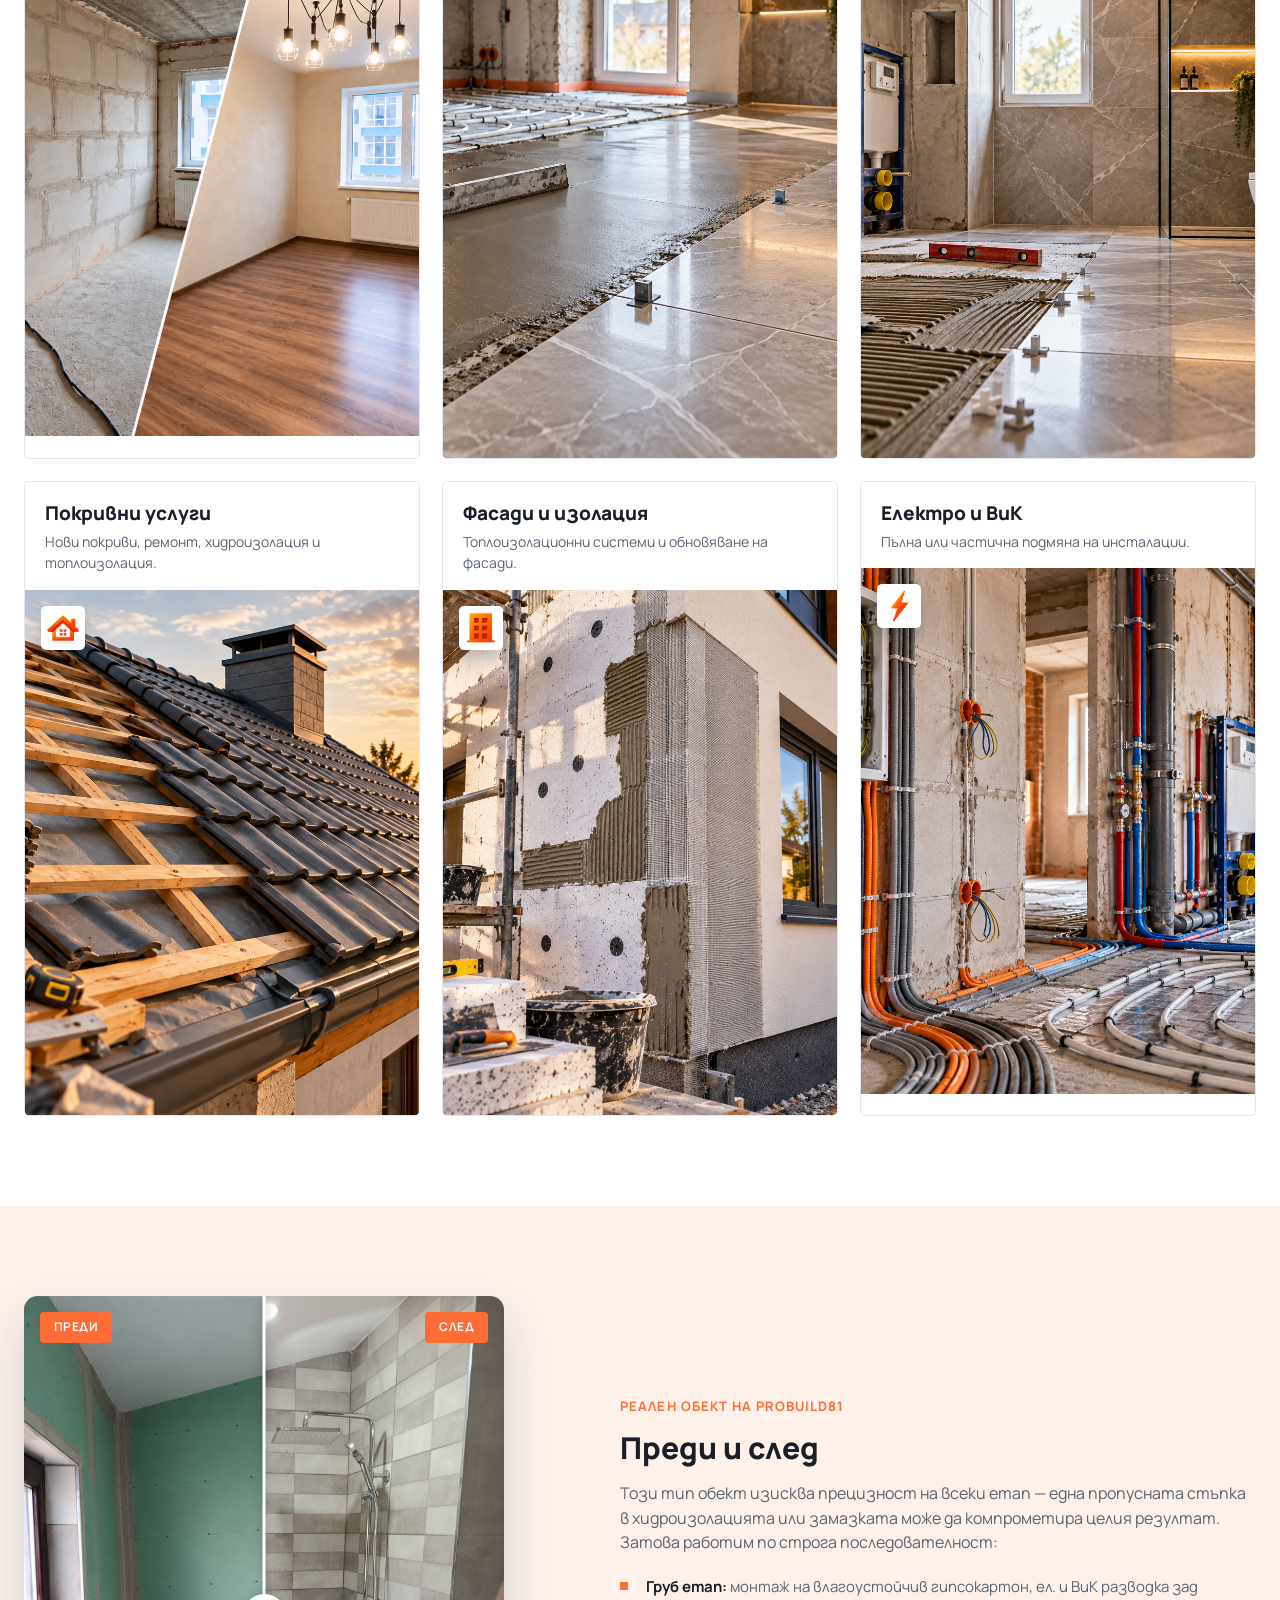
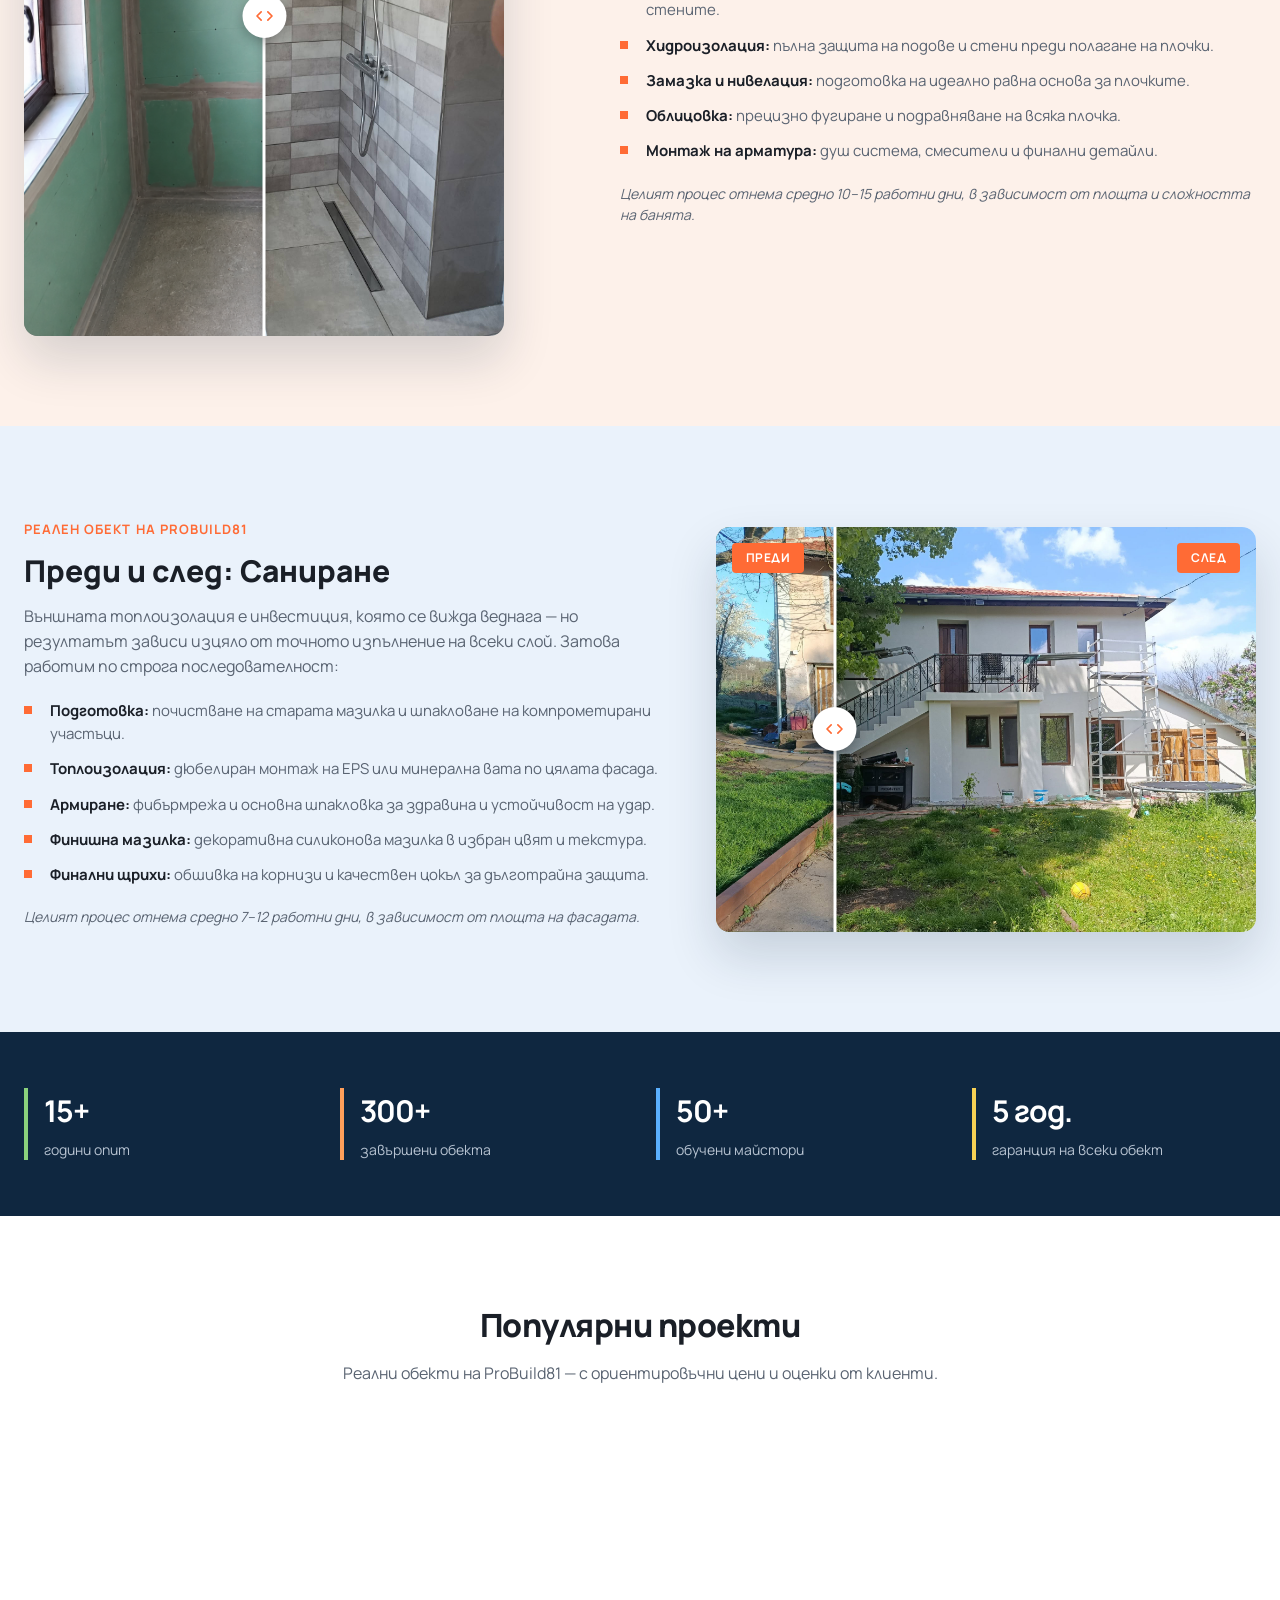
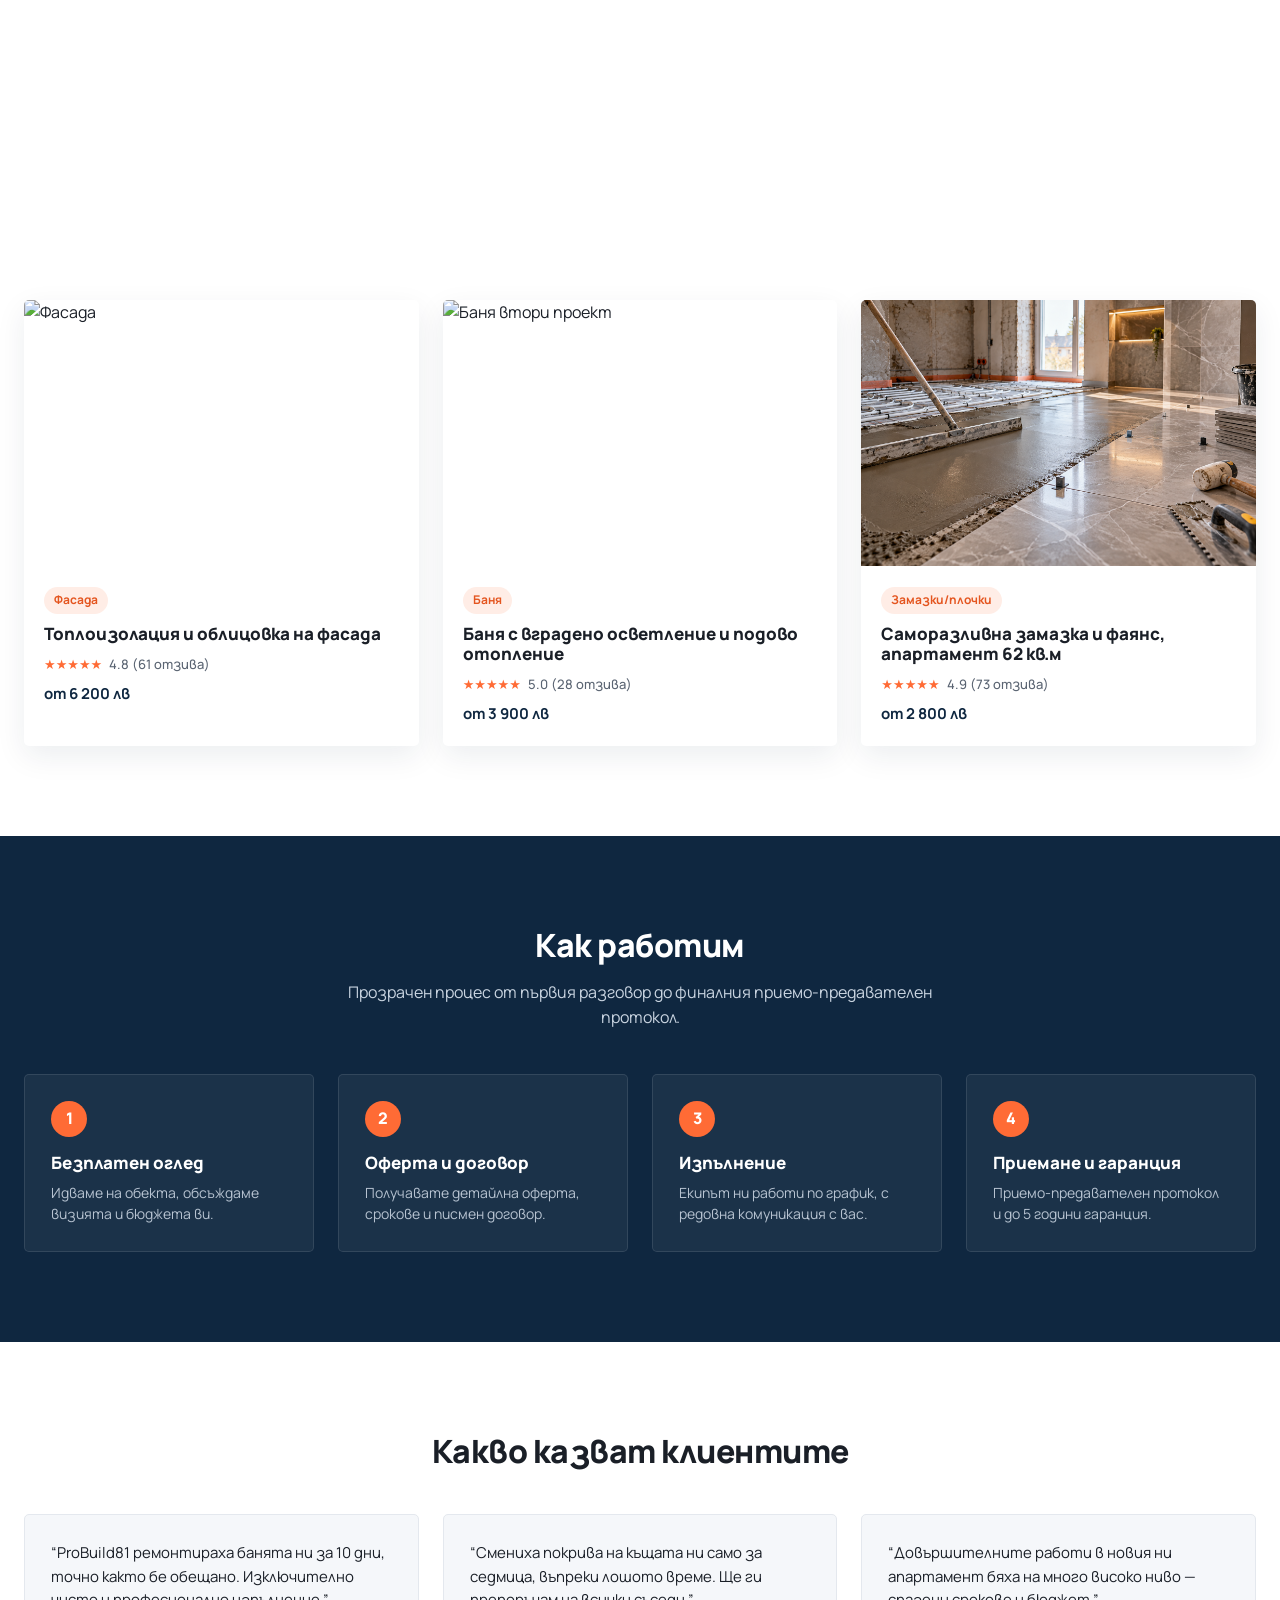
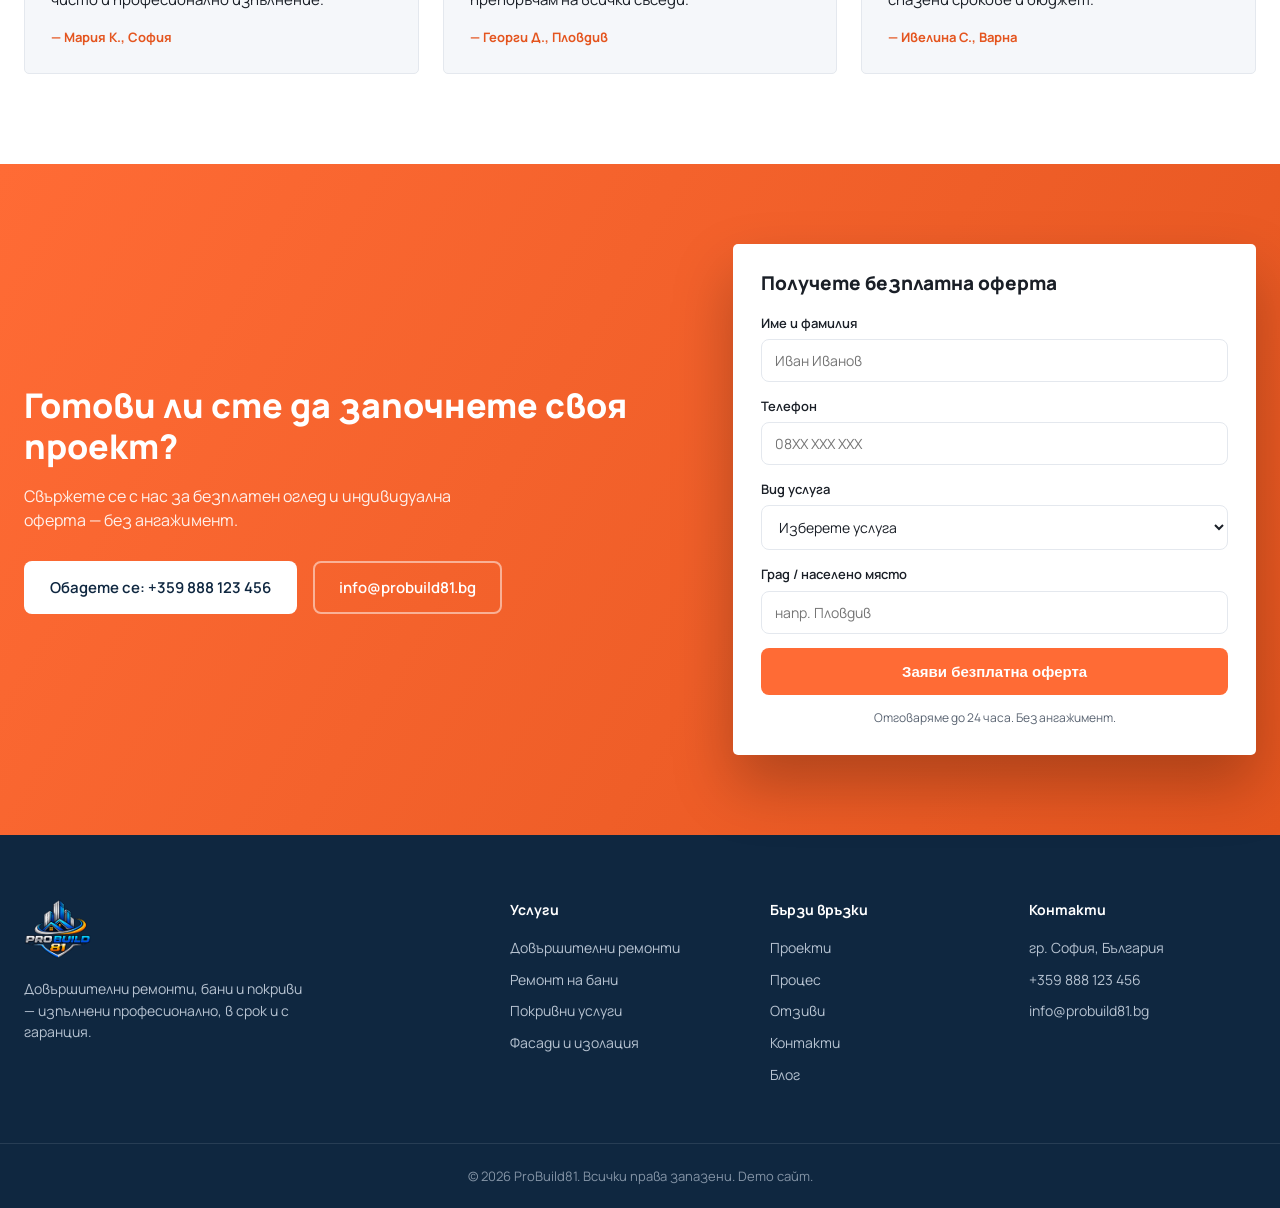
==== commit 472982ec: "Drop redundant slider instruction lines, tint facade section light blue Co-Authored-By: Claude Sonne" ====
--- a/index.html
+++ b/index.html
@@ -332,7 +332,6 @@
     <div class="ba-copy">
       <span class="eyebrow">Реален обект на ProBuild81</span>
       <h2>Преди и след</h2>
-      <p>Плъзнете снимката, за да видите пътя от суров гипсокартон до напълно завършена баня.</p>
       <p>Този тип обект изисква прецизност на всеки етап — една пропусната стъпка в хидроизолацията или замазката може да компрометира целия резултат. Затова работим по строга последователност:</p>
       <ul class="ba-steps">
         <li><strong>Груб етап:</strong> монтаж на влагоустойчив гипсокартон, ел. и ВиК разводка зад стените.</li>
@@ -367,7 +366,6 @@
     <div class="ba-copy">
       <span class="eyebrow">Реален обект на ProBuild81</span>
       <h2>Преди и след: Саниране</h2>
-      <p>Плъзнете снимката, за да видите разликата след цялостно саниране и топлоизолация на фасадата.</p>
       <p>Външната топлоизолация е инвестиция, която се вижда веднага — но резултатът зависи изцяло от точното изпълнение на всеки слой. Затова работим по строга последователност:</p>
       <ul class="ba-steps">
         <li><strong>Подготовка:</strong> почистване на старата мазилка и шпакловане на компрометирани участъци.</li>
--- a/assets/css/style.css
+++ b/assets/css/style.css
@@ -469,7 +469,7 @@
 
 /* Before / after slider */
 .before-after { padding: 90px 0; background: #fdf1ea; }
-.before-after.before-after-alt { background: #fff; }
+.before-after.before-after-alt { background: #eaf2fb; }
 .ba-layout {
   display: grid;
   grid-template-columns: .85fr 1fr;
@@ -533,7 +533,7 @@
   top: 16px;
   z-index: 4;
   padding: 6px 14px;
-  background: rgba(15,39,64,.75);
+  background: var(--orange);
   color: #fff;
   font-size: 12px;
   font-weight: 700;
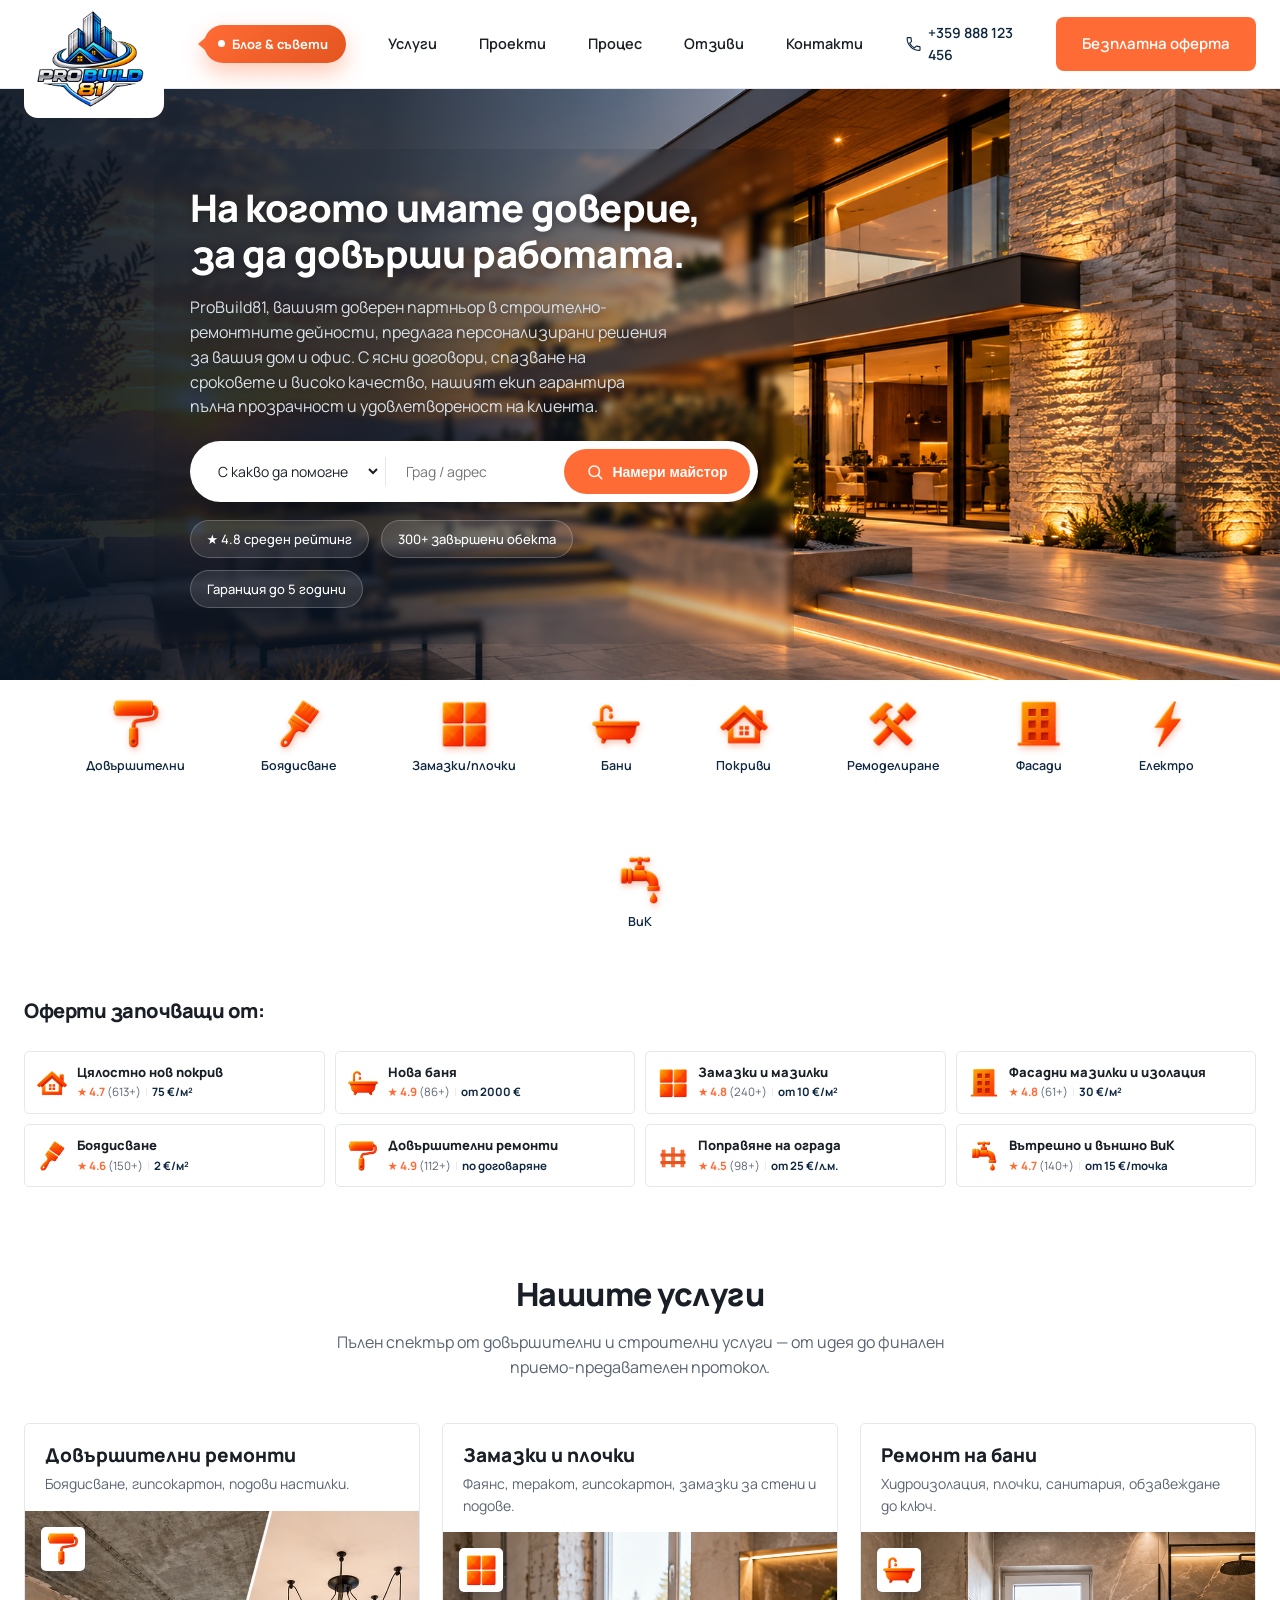
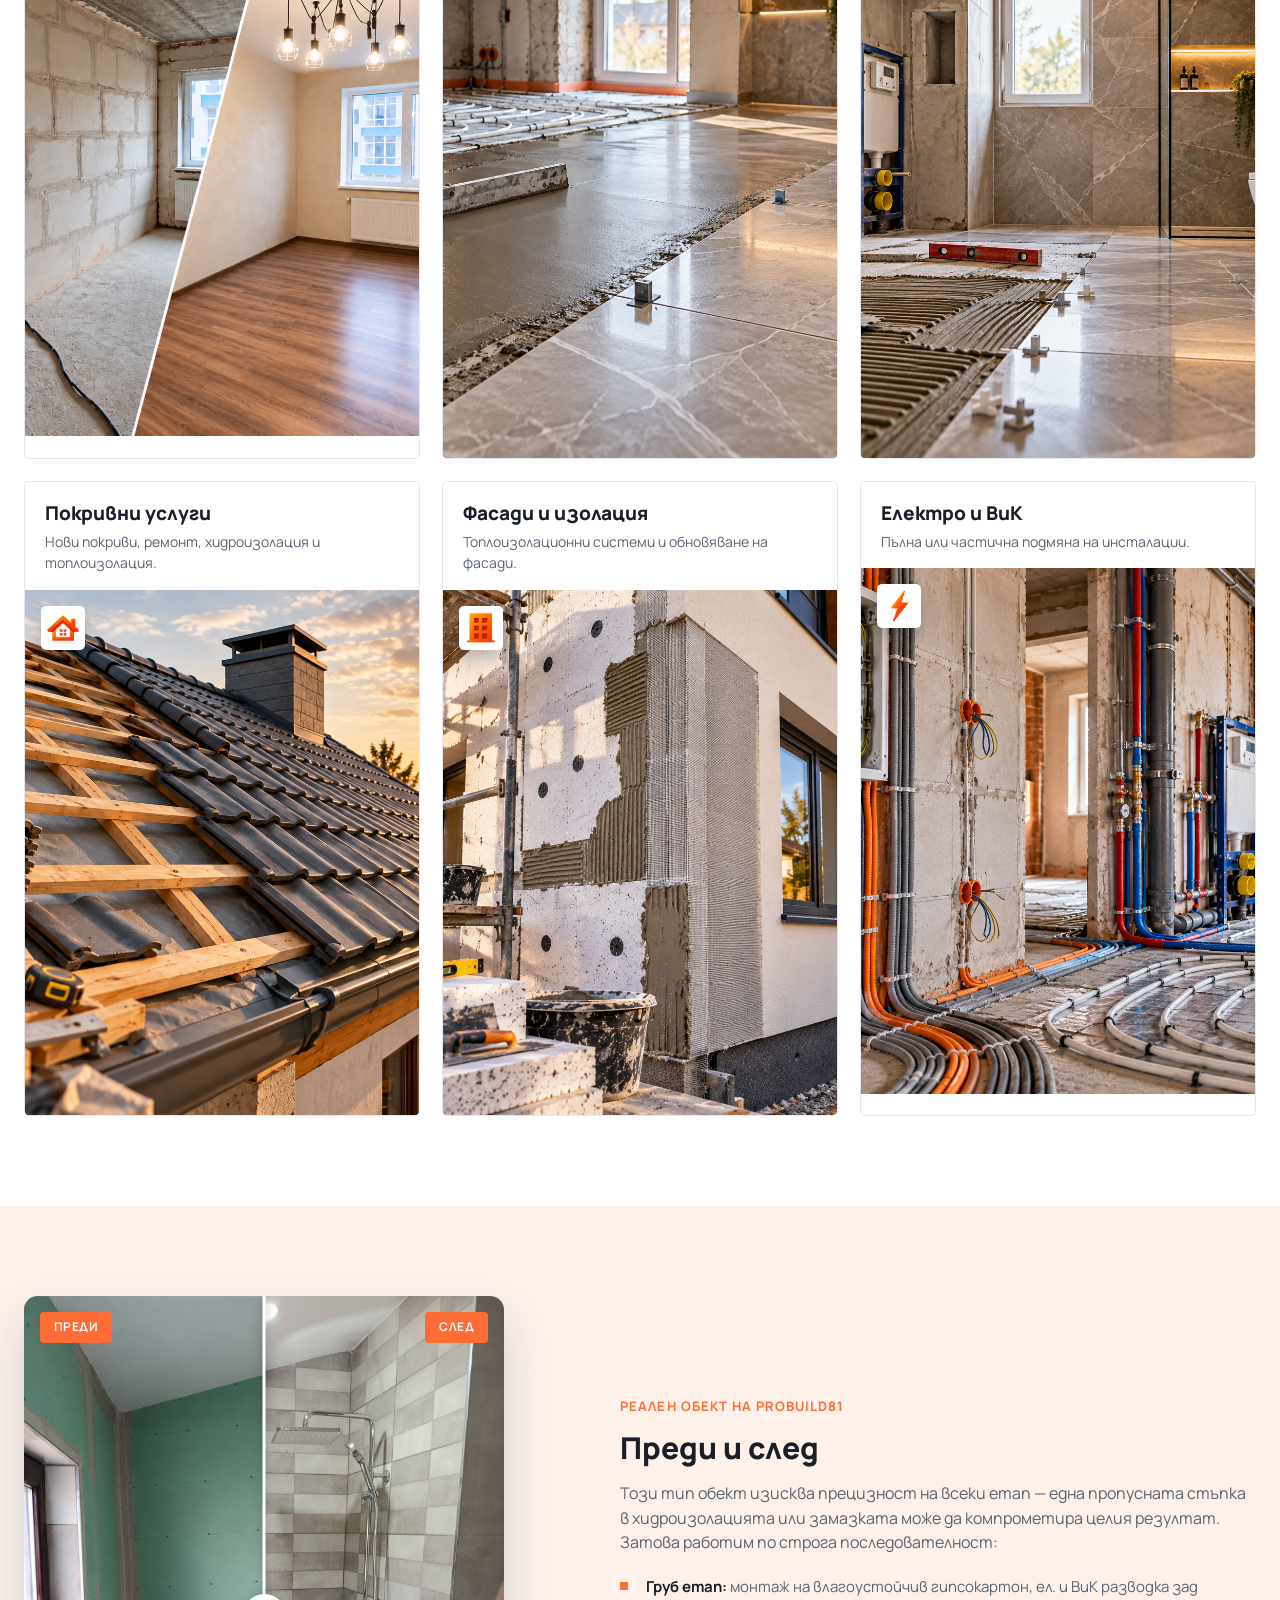
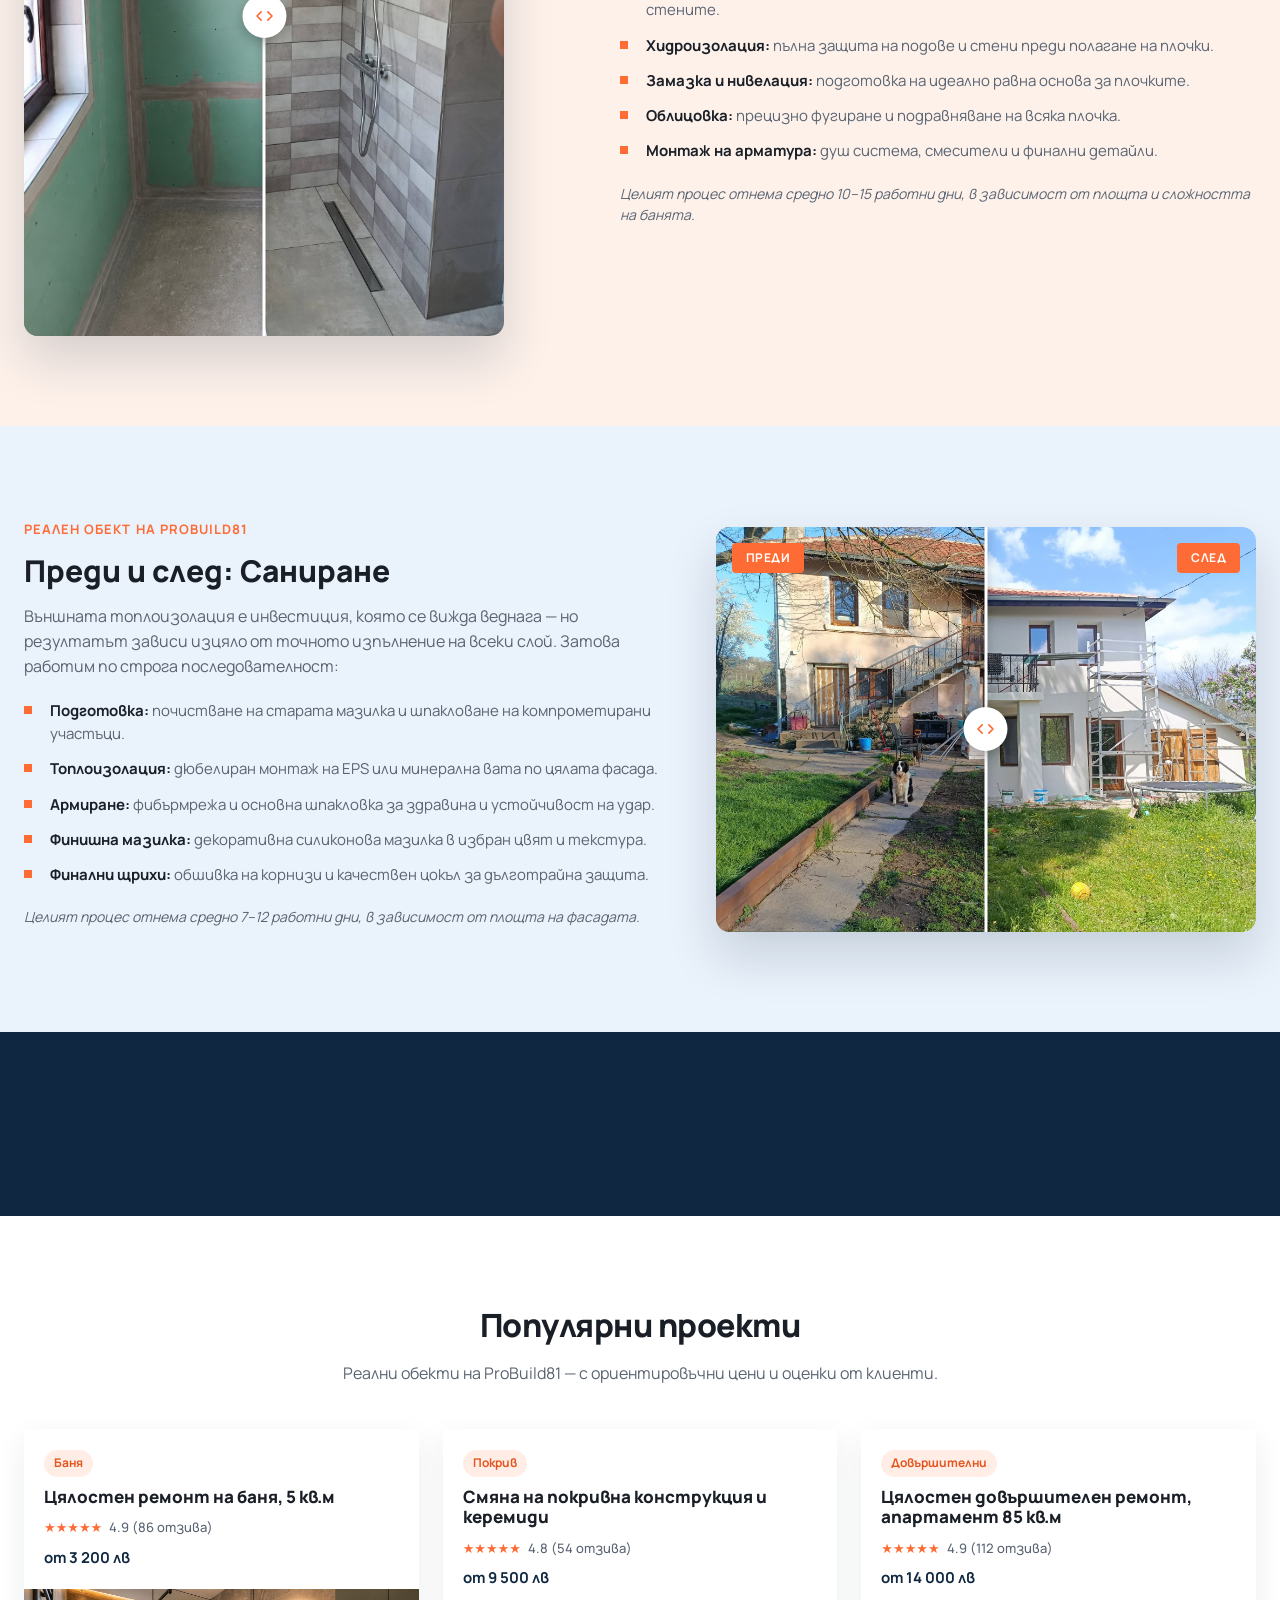
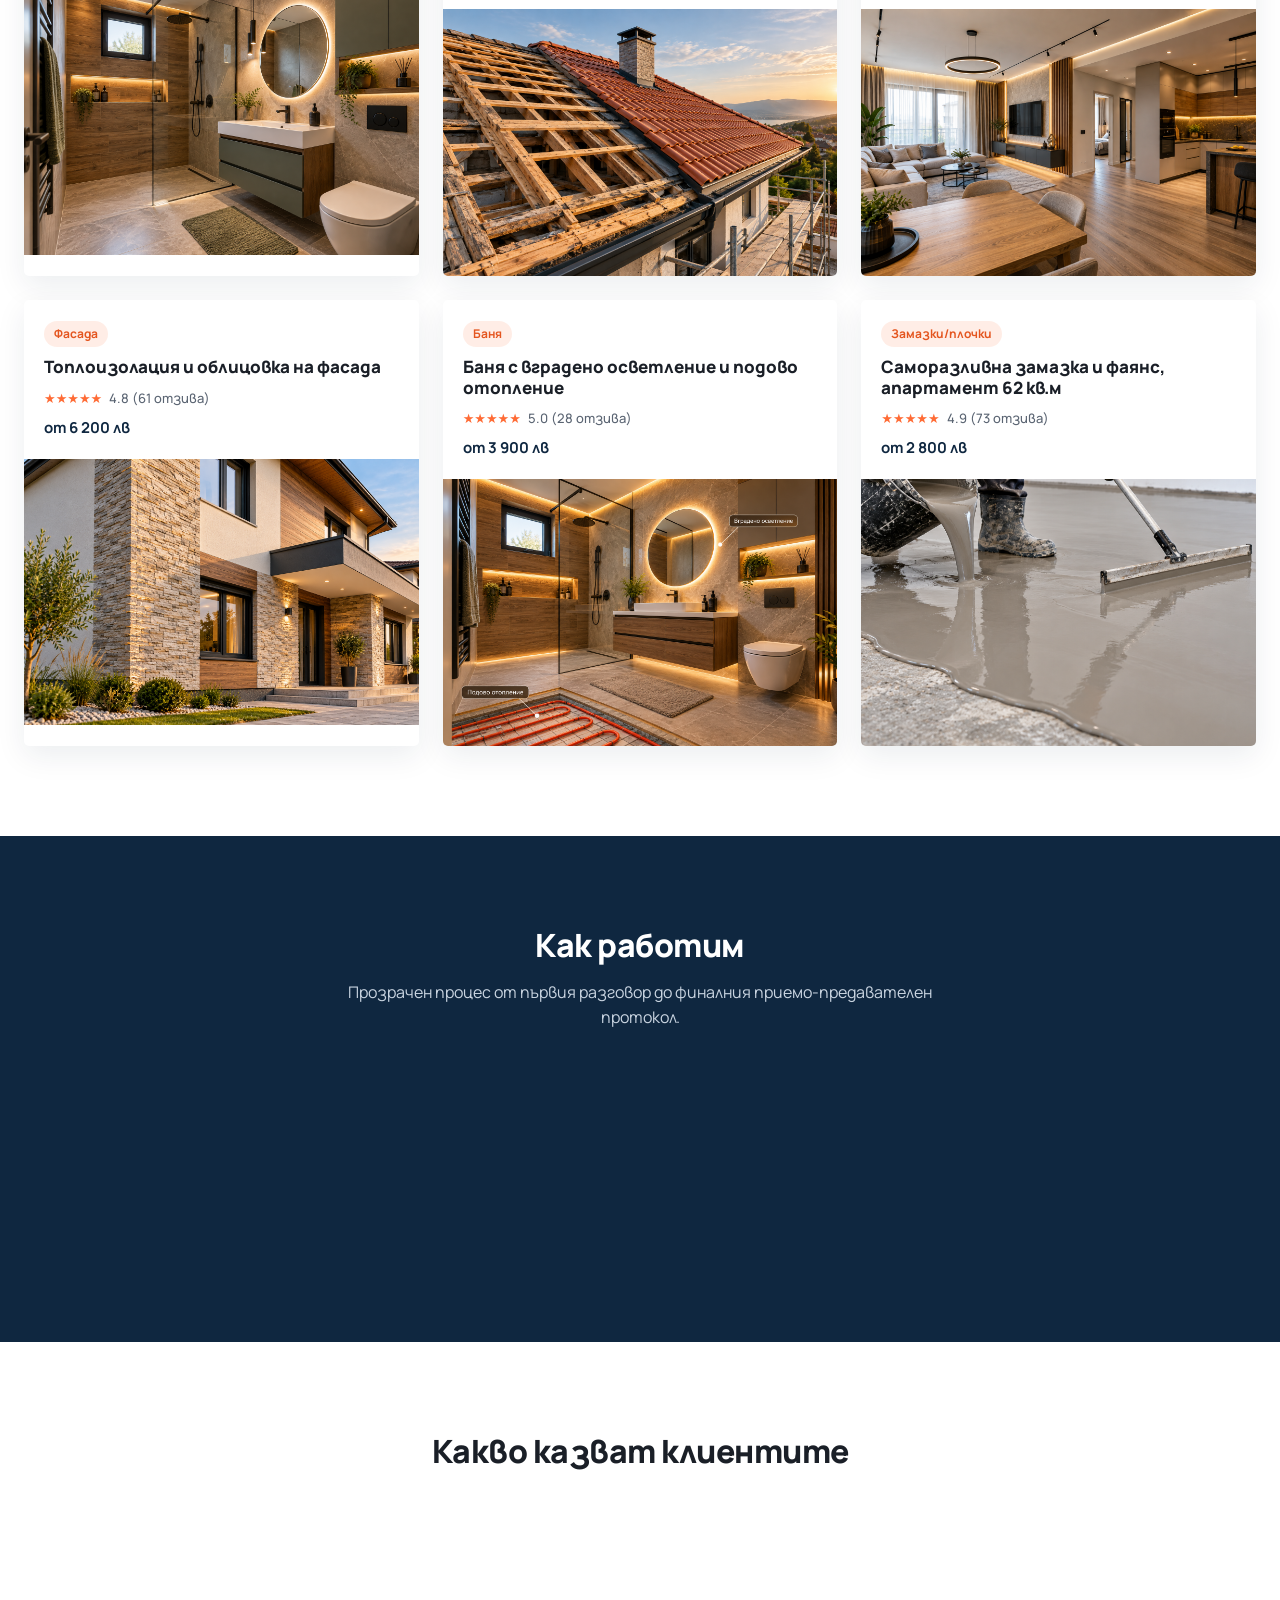
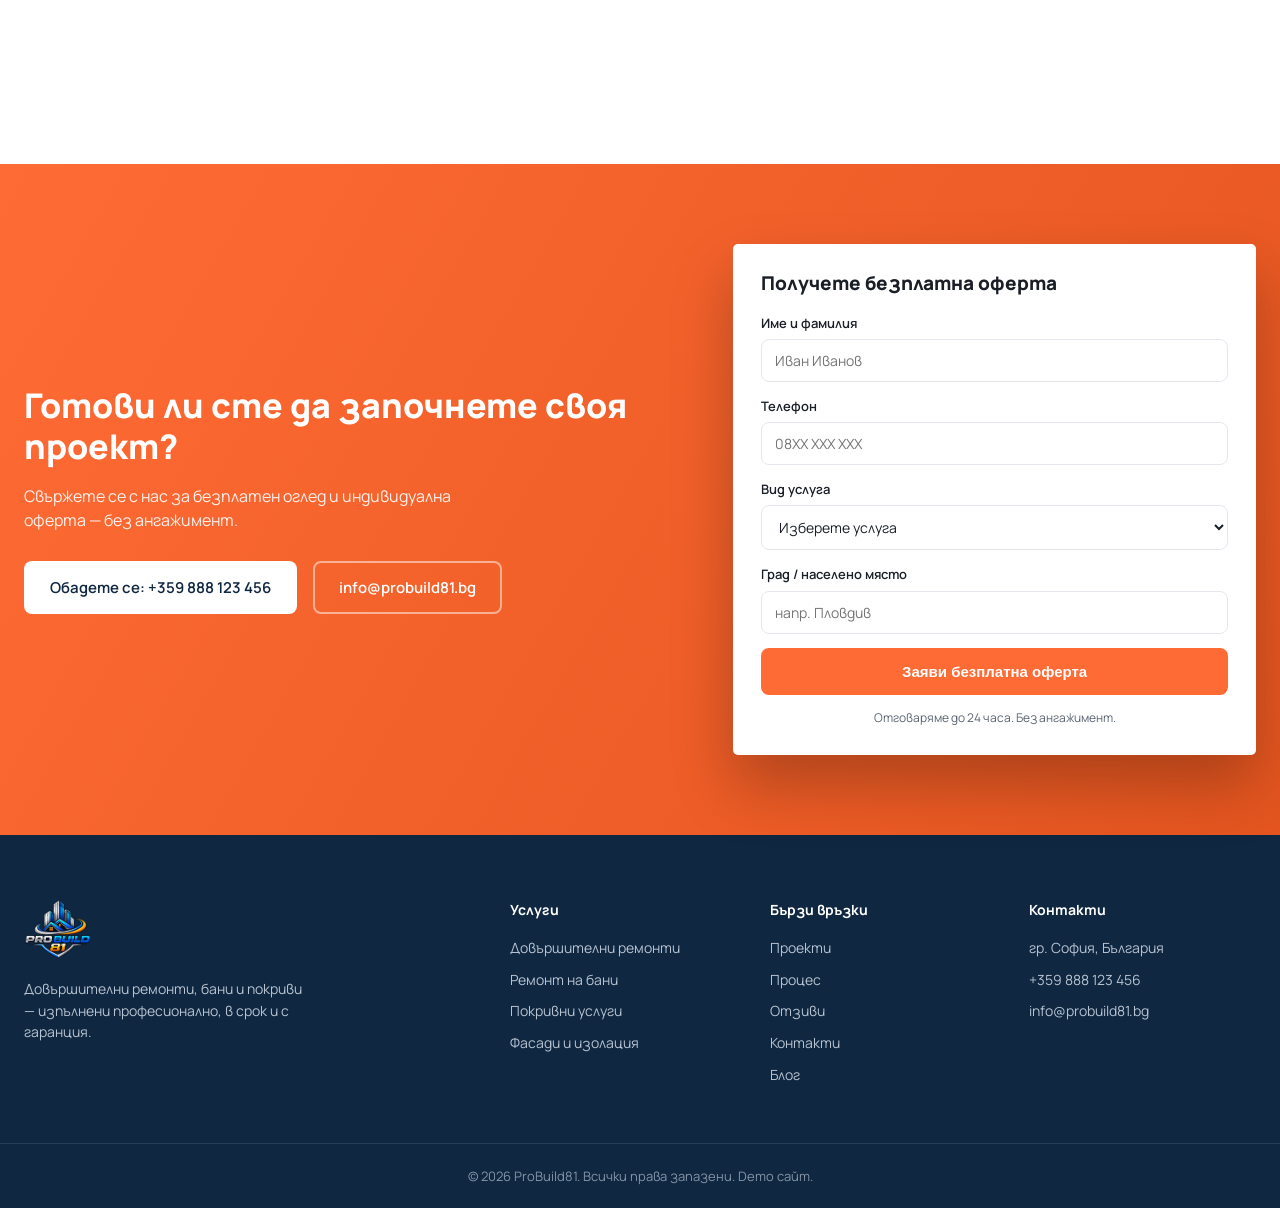
==== commit ac693d79: "Replace project card placeholders with real photos, text above image Swaps all 6 "Популярни проекти"" ====
--- a/index.html
+++ b/index.html
@@ -397,63 +397,63 @@
     <div class="projects-grid">
 
       <article class="project-card reveal">
-        <div class="project-img"><img src="https://picsum.photos/seed/pb41/640/440" alt="Ремонт на баня" loading="lazy"></div>
         <div class="project-body">
           <span class="tag">Баня</span>
           <h3>Цялостен ремонт на баня, 5 кв.м</h3>
           <div class="rating">★★★★★ <span>4.9 (86 отзива)</span></div>
           <p class="price">от 3 200 лв</p>
         </div>
+        <div class="project-img"><img src="assets/img/projects/banya-5kvm.png" alt="Ремонт на баня" loading="lazy"></div>
       </article>
 
       <article class="project-card reveal">
-        <div class="project-img"><img src="https://picsum.photos/seed/pb31/640/440" alt="Покривни услуги" loading="lazy"></div>
         <div class="project-body">
           <span class="tag">Покрив</span>
           <h3>Смяна на покривна конструкция и керемиди</h3>
           <div class="rating">★★★★★ <span>4.8 (54 отзива)</span></div>
           <p class="price">от 9 500 лв</p>
         </div>
+        <div class="project-img"><img src="assets/img/projects/pokriv-konstrukcia.png" alt="Покривни услуги" loading="lazy"></div>
       </article>
 
       <article class="project-card reveal">
-        <div class="project-img"><img src="https://picsum.photos/seed/pb4/640/440" alt="Довършителни ремонти" loading="lazy"></div>
         <div class="project-body">
           <span class="tag">Довършителни</span>
           <h3>Цялостен довършителен ремонт, апартамент 85 кв.м</h3>
           <div class="rating">★★★★★ <span>4.9 (112 отзива)</span></div>
           <p class="price">от 14 000 лв</p>
         </div>
+        <div class="project-img"><img src="assets/img/projects/dovarshitelen-85kvm.png" alt="Довършителни ремонти" loading="lazy"></div>
       </article>
 
       <article class="project-card reveal">
-        <div class="project-img"><img src="https://picsum.photos/seed/pb36/640/440" alt="Фасада" loading="lazy"></div>
         <div class="project-body">
           <span class="tag">Фасада</span>
           <h3>Топлоизолация и облицовка на фасада</h3>
           <div class="rating">★★★★★ <span>4.8 (61 отзива)</span></div>
           <p class="price">от 6 200 лв</p>
         </div>
+        <div class="project-img"><img src="assets/img/projects/fasada-toploizolacia.png" alt="Фасада" loading="lazy"></div>
       </article>
 
       <article class="project-card reveal">
-        <div class="project-img"><img src="https://picsum.photos/seed/pb20/640/440" alt="Баня втори проект" loading="lazy"></div>
         <div class="project-body">
           <span class="tag">Баня</span>
           <h3>Баня с вградено осветление и подово отопление</h3>
           <div class="rating">★★★★★ <span>5.0 (28 отзива)</span></div>
           <p class="price">от 3 900 лв</p>
         </div>
+        <div class="project-img"><img src="assets/img/projects/banya-osvetlenie.png" alt="Баня втори проект" loading="lazy"></div>
       </article>
 
       <article class="project-card reveal">
-        <div class="project-img"><img src="assets/img/zamazki-plochki.png" alt="Замазки и плочки" loading="lazy"></div>
         <div class="project-body">
           <span class="tag">Замазки/плочки</span>
           <h3>Саморазливна замазка и фаянс, апартамент 62 кв.м</h3>
           <div class="rating">★★★★★ <span>4.9 (73 отзива)</span></div>
           <p class="price">от 2 800 лв</p>
         </div>
+        <div class="project-img"><img src="assets/img/projects/zamazka-fayans-62kvm.png" alt="Замазки и плочки" loading="lazy"></div>
       </article>
 
     </div>
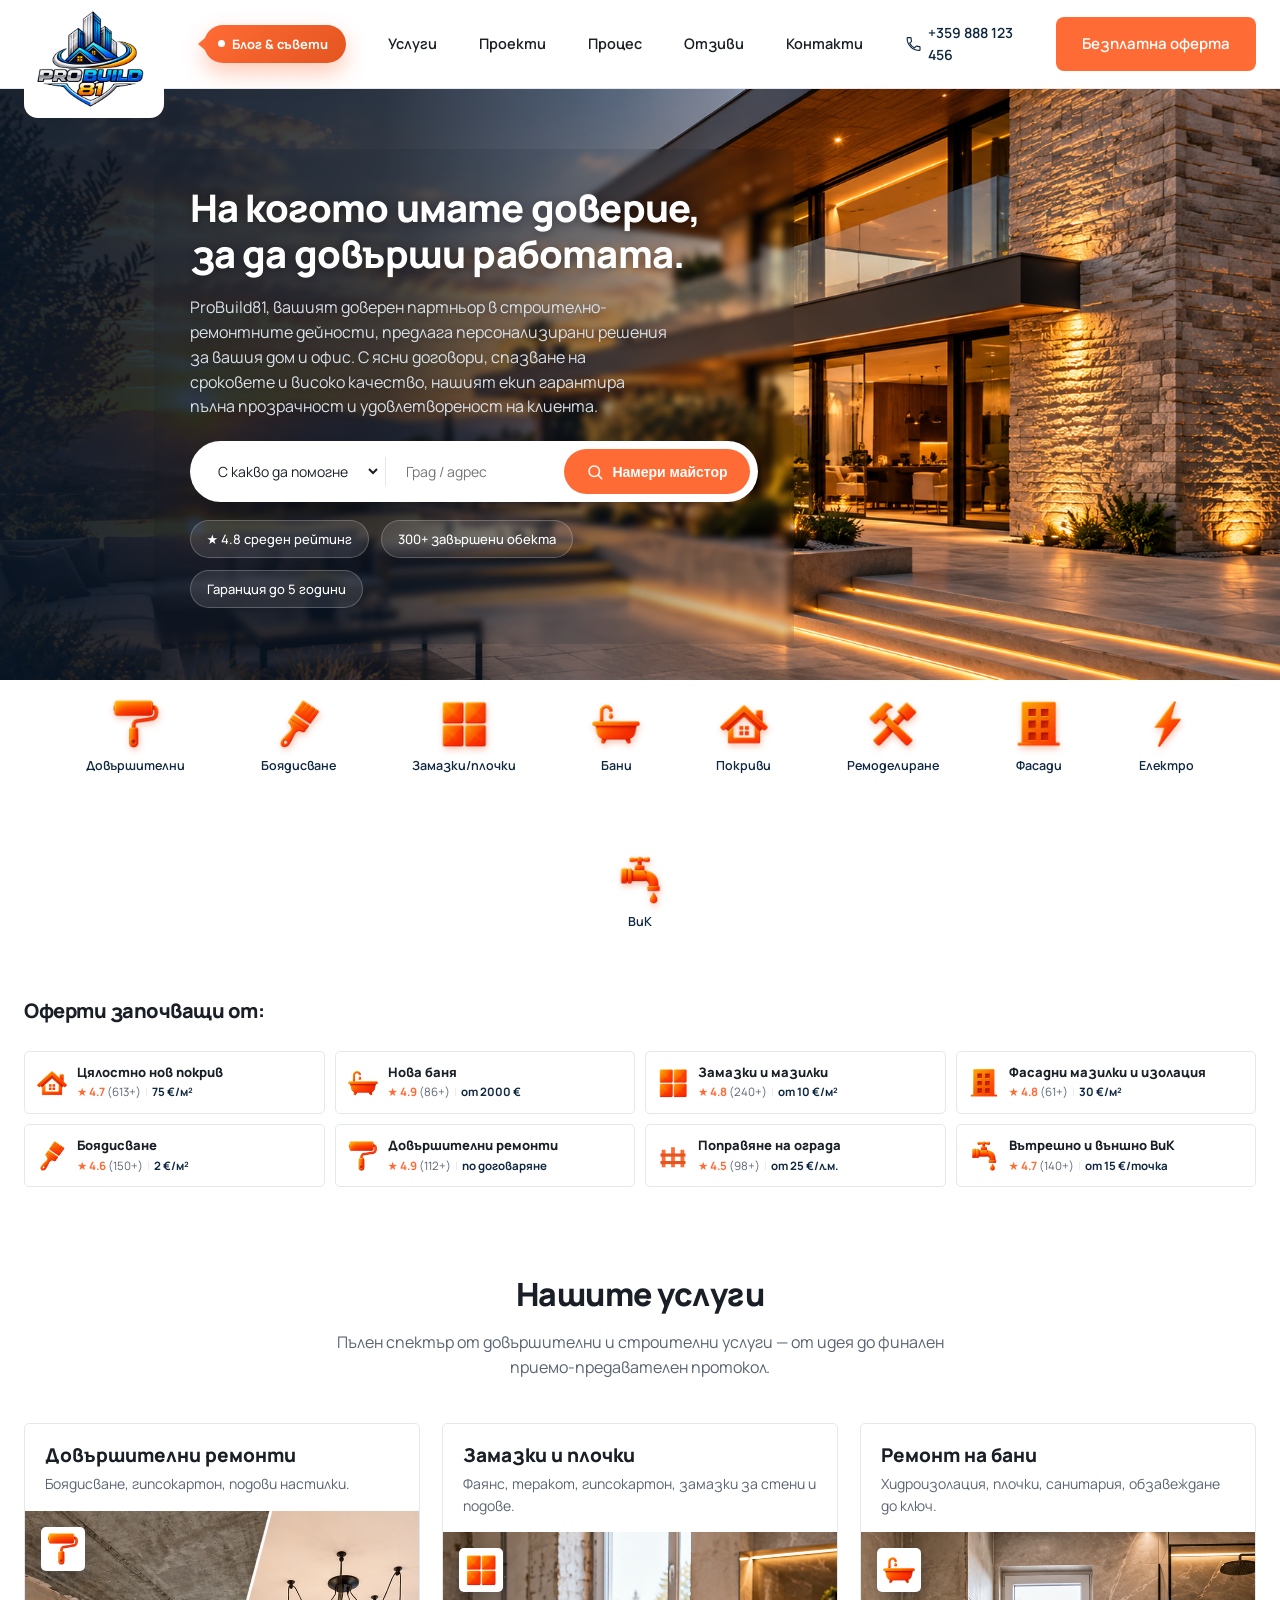
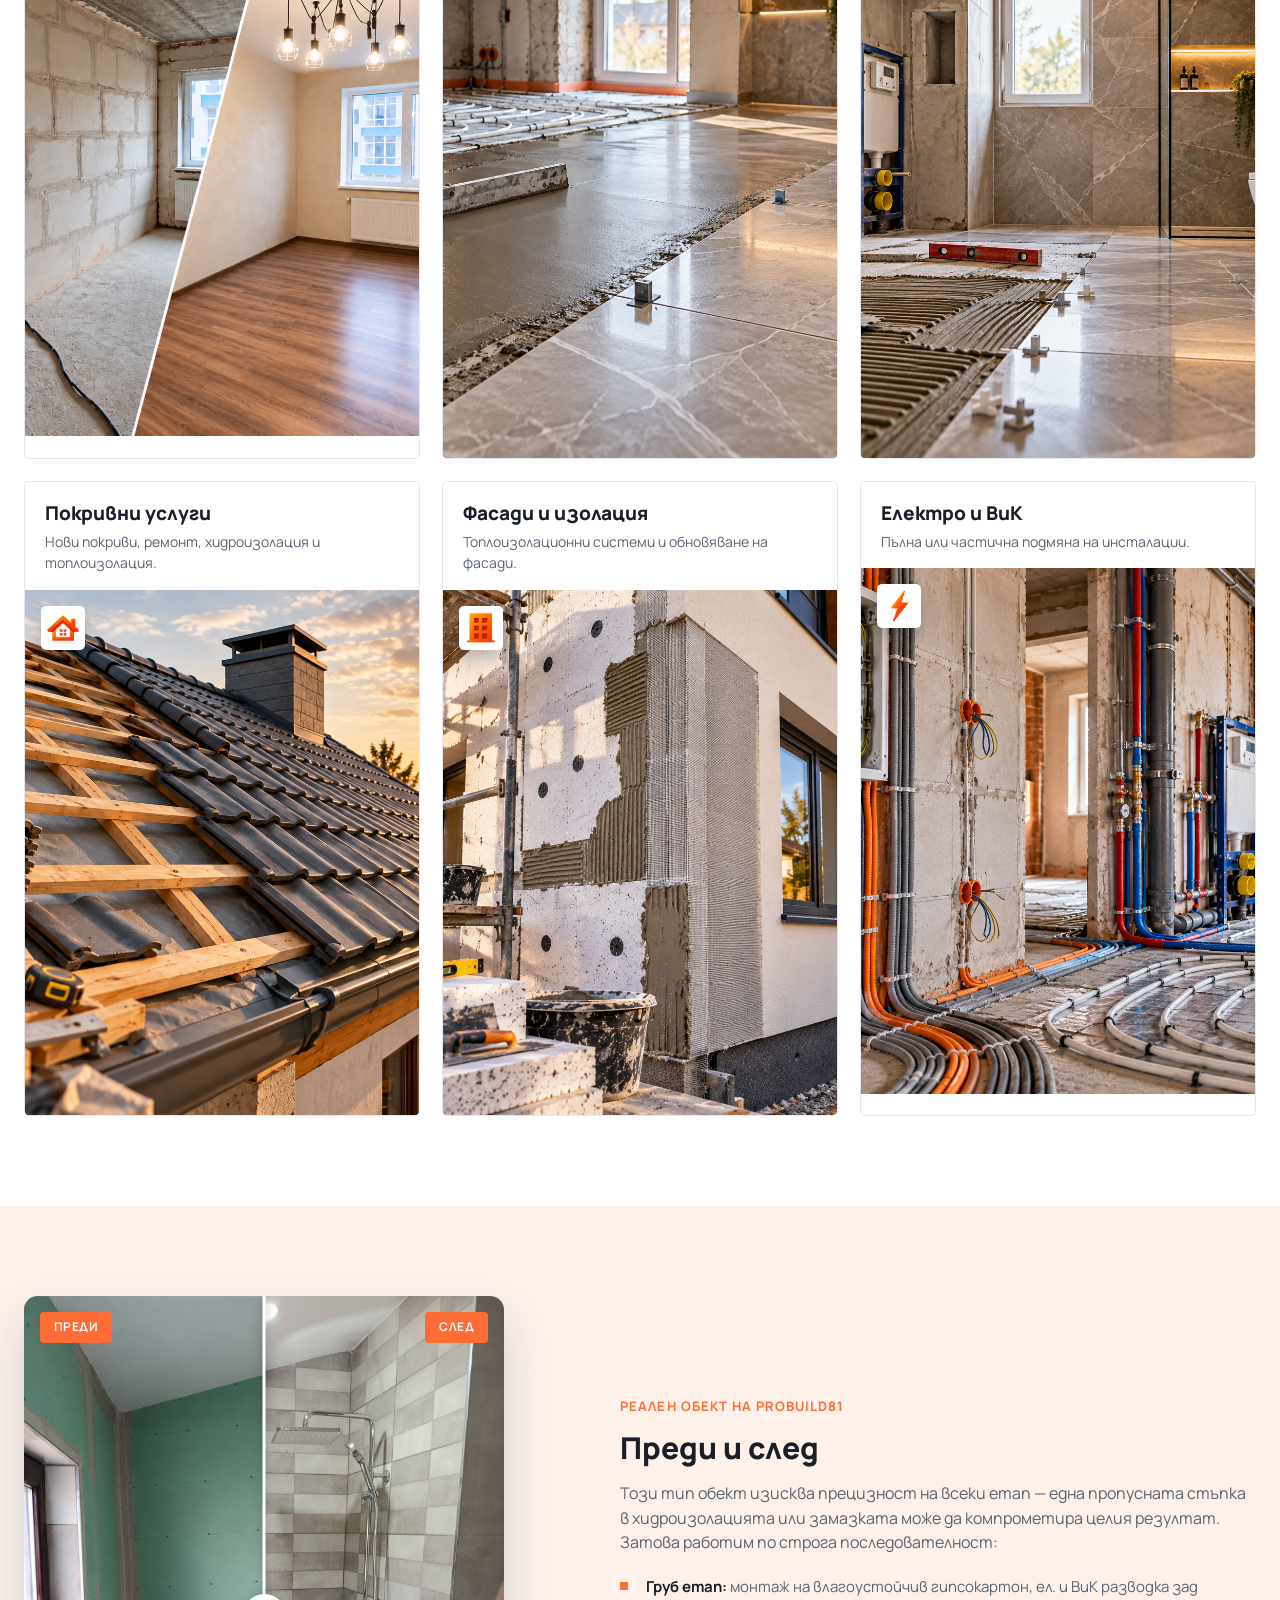
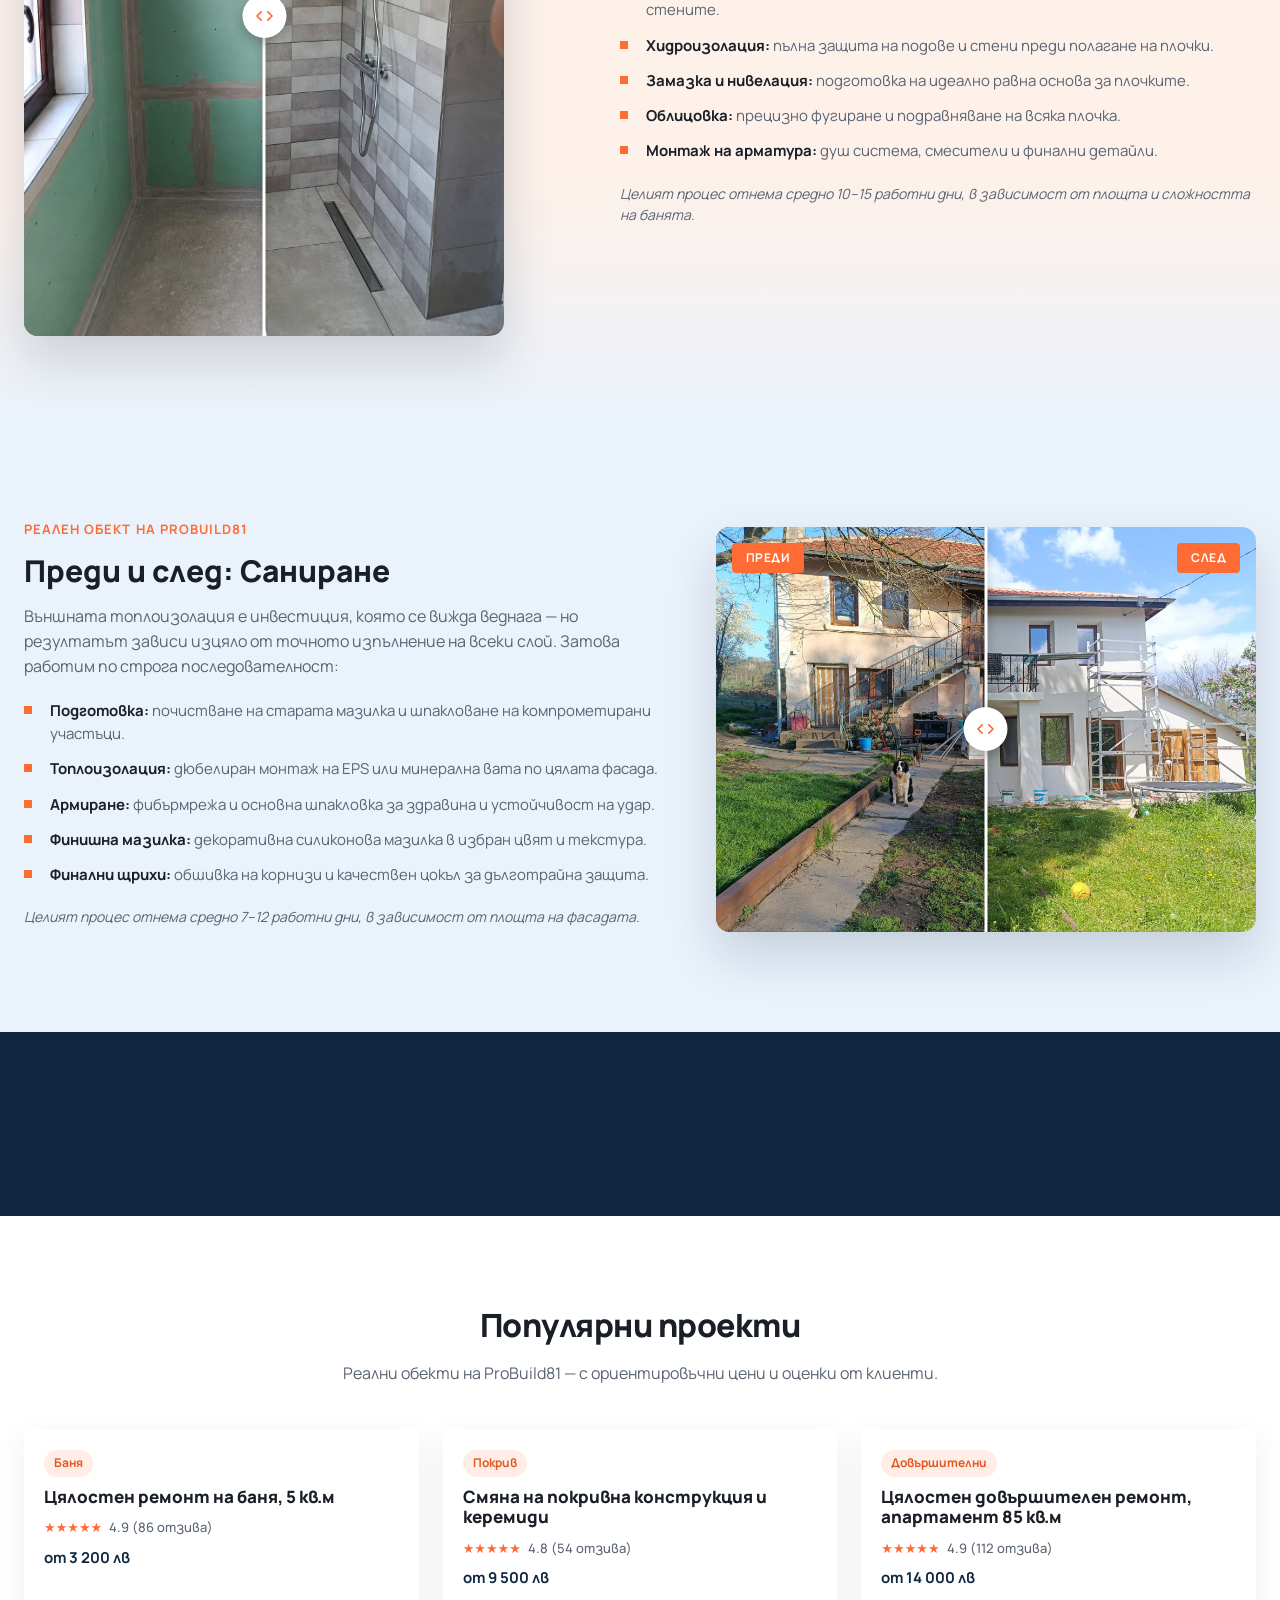
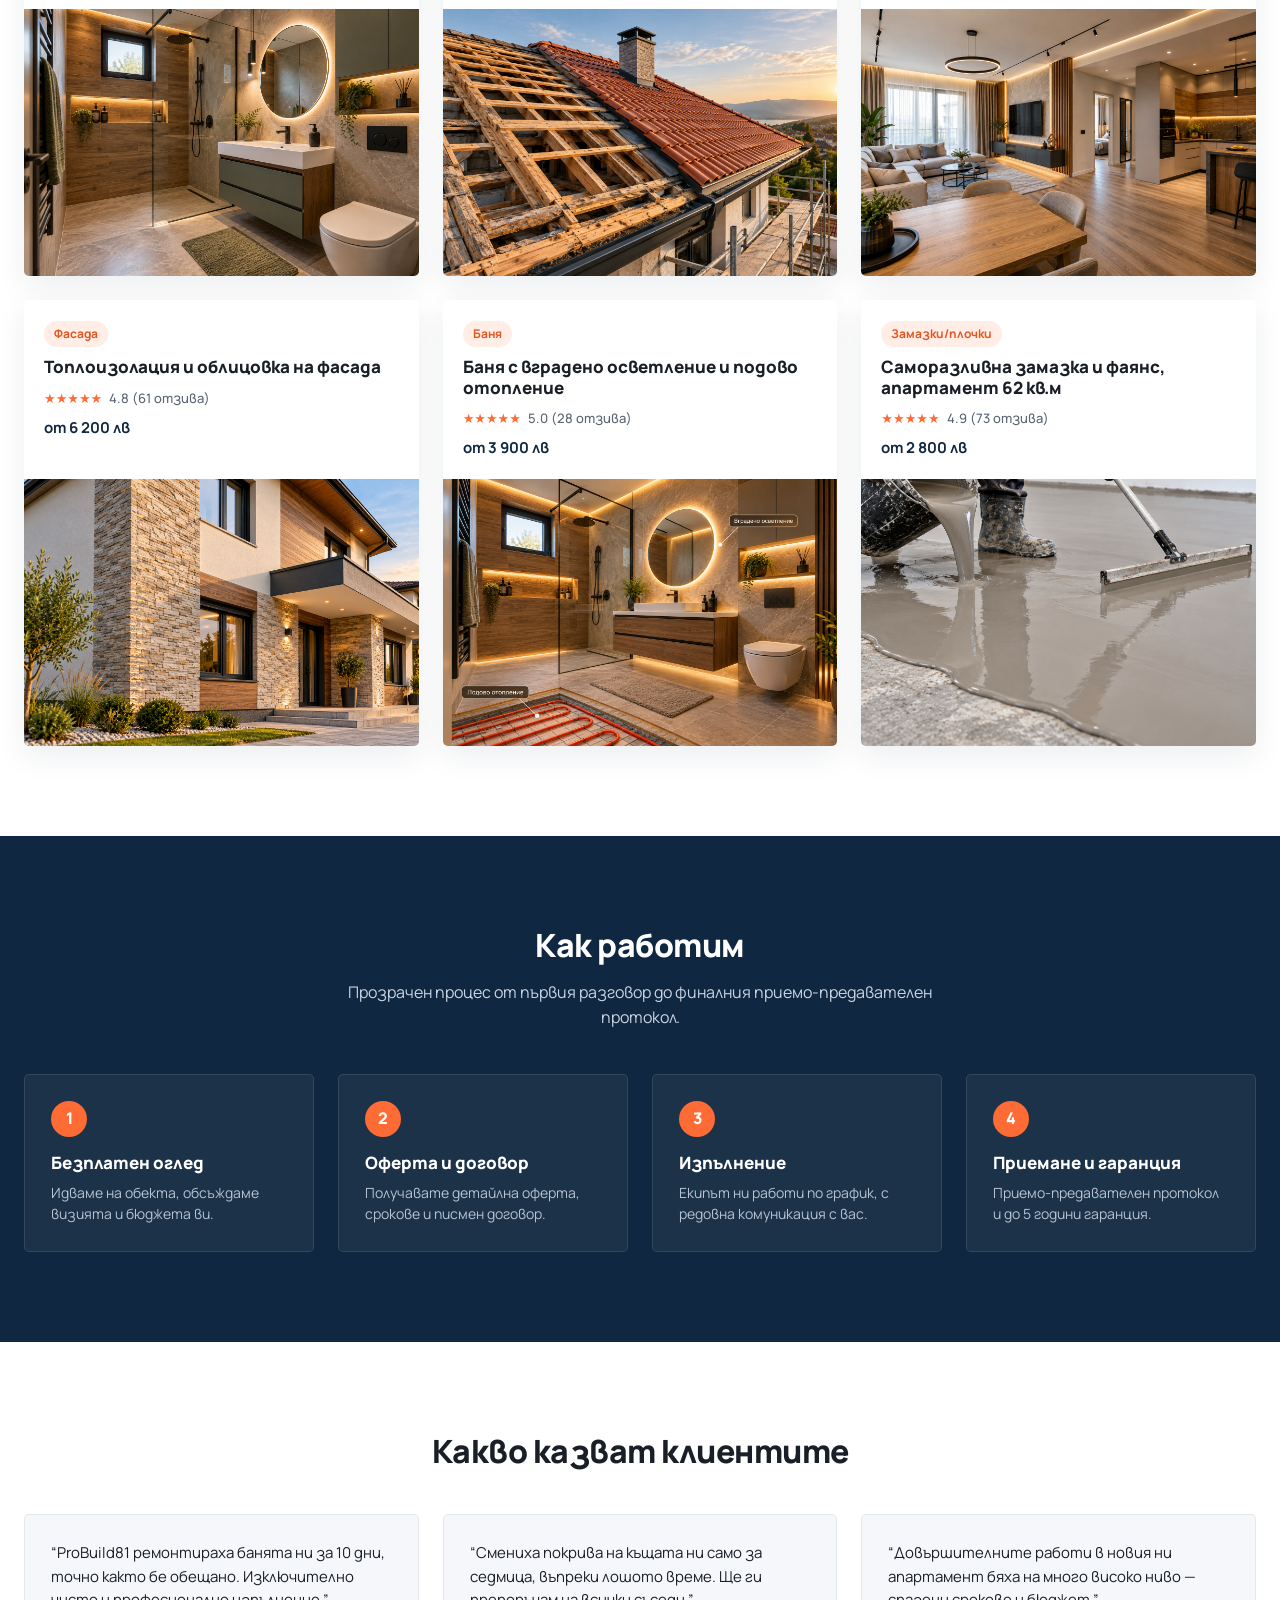
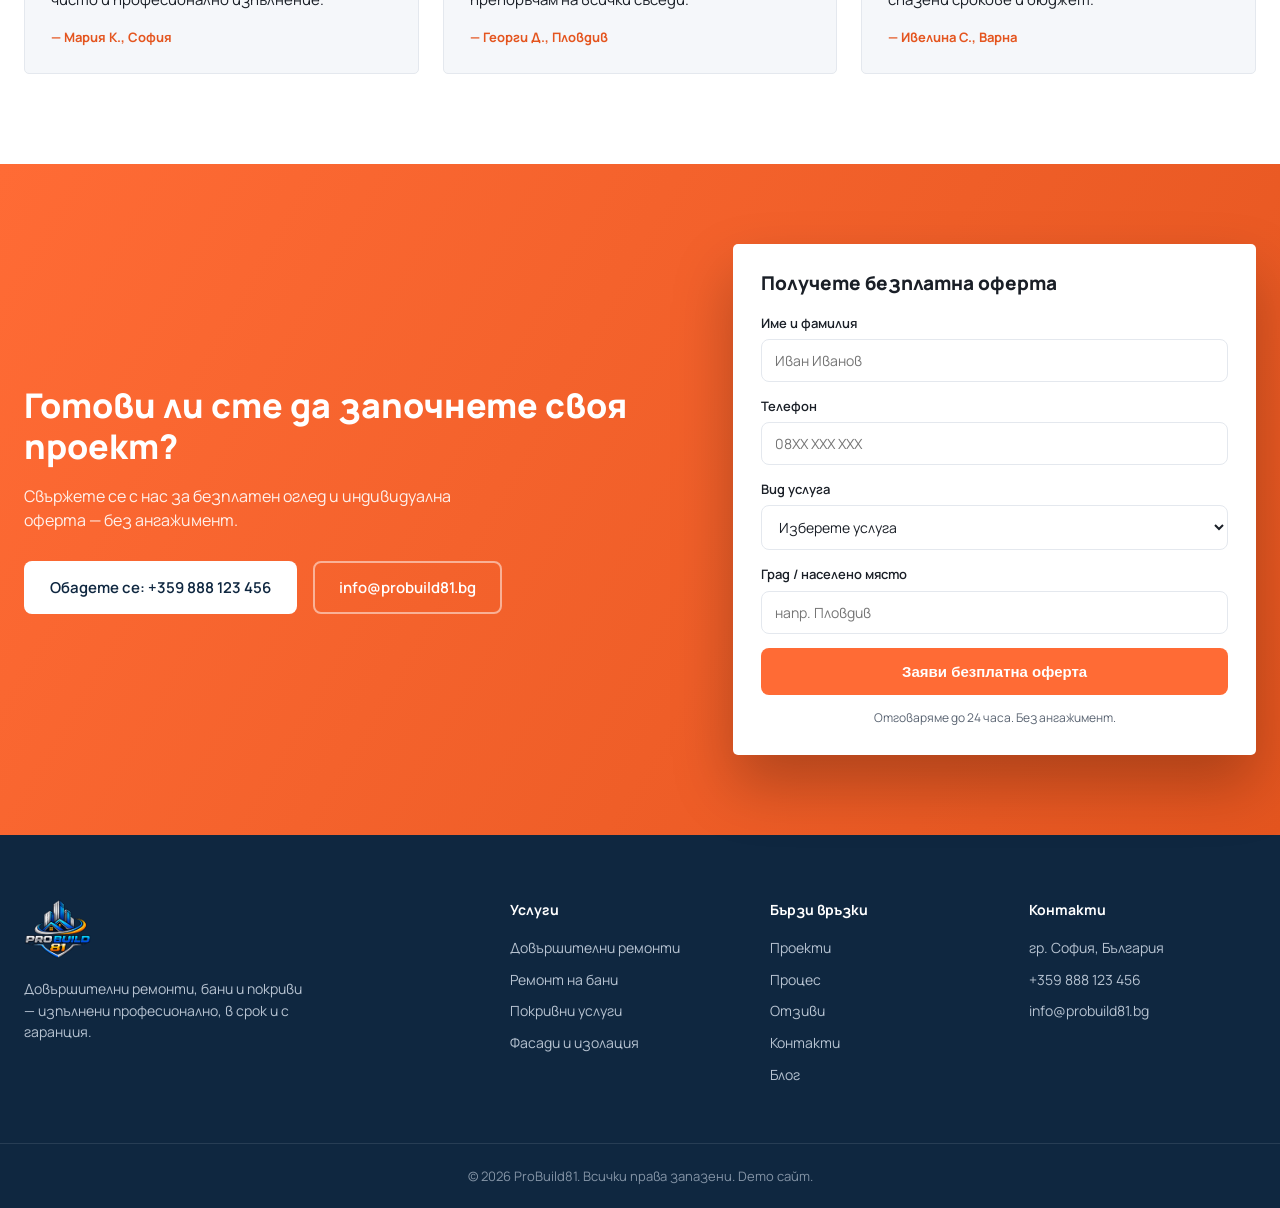
==== commit 917f5a5c: "Point the Проекти nav link at the before/after section, not below it The #proekti anchor moves from " ====
--- a/index.html
+++ b/index.html
@@ -311,7 +311,7 @@
   </div>
 </section>
 
-<section class="before-after">
+<section class="before-after" id="proekti">
   <div class="container ba-layout">
     <div class="ba-slider" id="baSlider">
       <div class="ba-img ba-after">
@@ -388,7 +388,7 @@
   </div>
 </section>
 
-<section class="projects" id="proekti">
+<section class="projects">
   <div class="container">
     <div class="section-head">
       <h2>Популярни проекти</h2>
--- a/assets/css/style.css
+++ b/assets/css/style.css
@@ -468,7 +468,7 @@
 .service-card p { margin: 0; font-size: 14px; }
 
 /* Before / after slider */
-.before-after { padding: 90px 0; background: #fdf1ea; }
+.before-after { padding: 90px 0; background: linear-gradient(180deg, #fdf1ea 0%, #fdf1ea 70%, #eaf2fb 100%); }
 .before-after.before-after-alt { background: #eaf2fb; }
 .ba-layout {
   display: grid;
@@ -629,6 +629,8 @@
   gap: 24px;
 }
 .project-card {
+  display: flex;
+  flex-direction: column;
   background: #fff;
   border-radius: var(--radius);
   overflow: hidden;
@@ -636,7 +638,7 @@
   transition: transform .15s ease;
 }
 .project-card:hover { transform: translateY(-6px); box-shadow: 0 20px 40px rgba(15,39,64,.15); }
-.project-img { aspect-ratio: 4/2.7; overflow: hidden; }
+.project-img { margin-top: auto; aspect-ratio: 4/2.7; overflow: hidden; }
 .project-img img { width: 100%; height: 100%; object-fit: cover; transition: transform .35s ease; }
 .project-card:hover .project-img img { transform: scale(1.08); }
 .project-body { padding: 20px; }
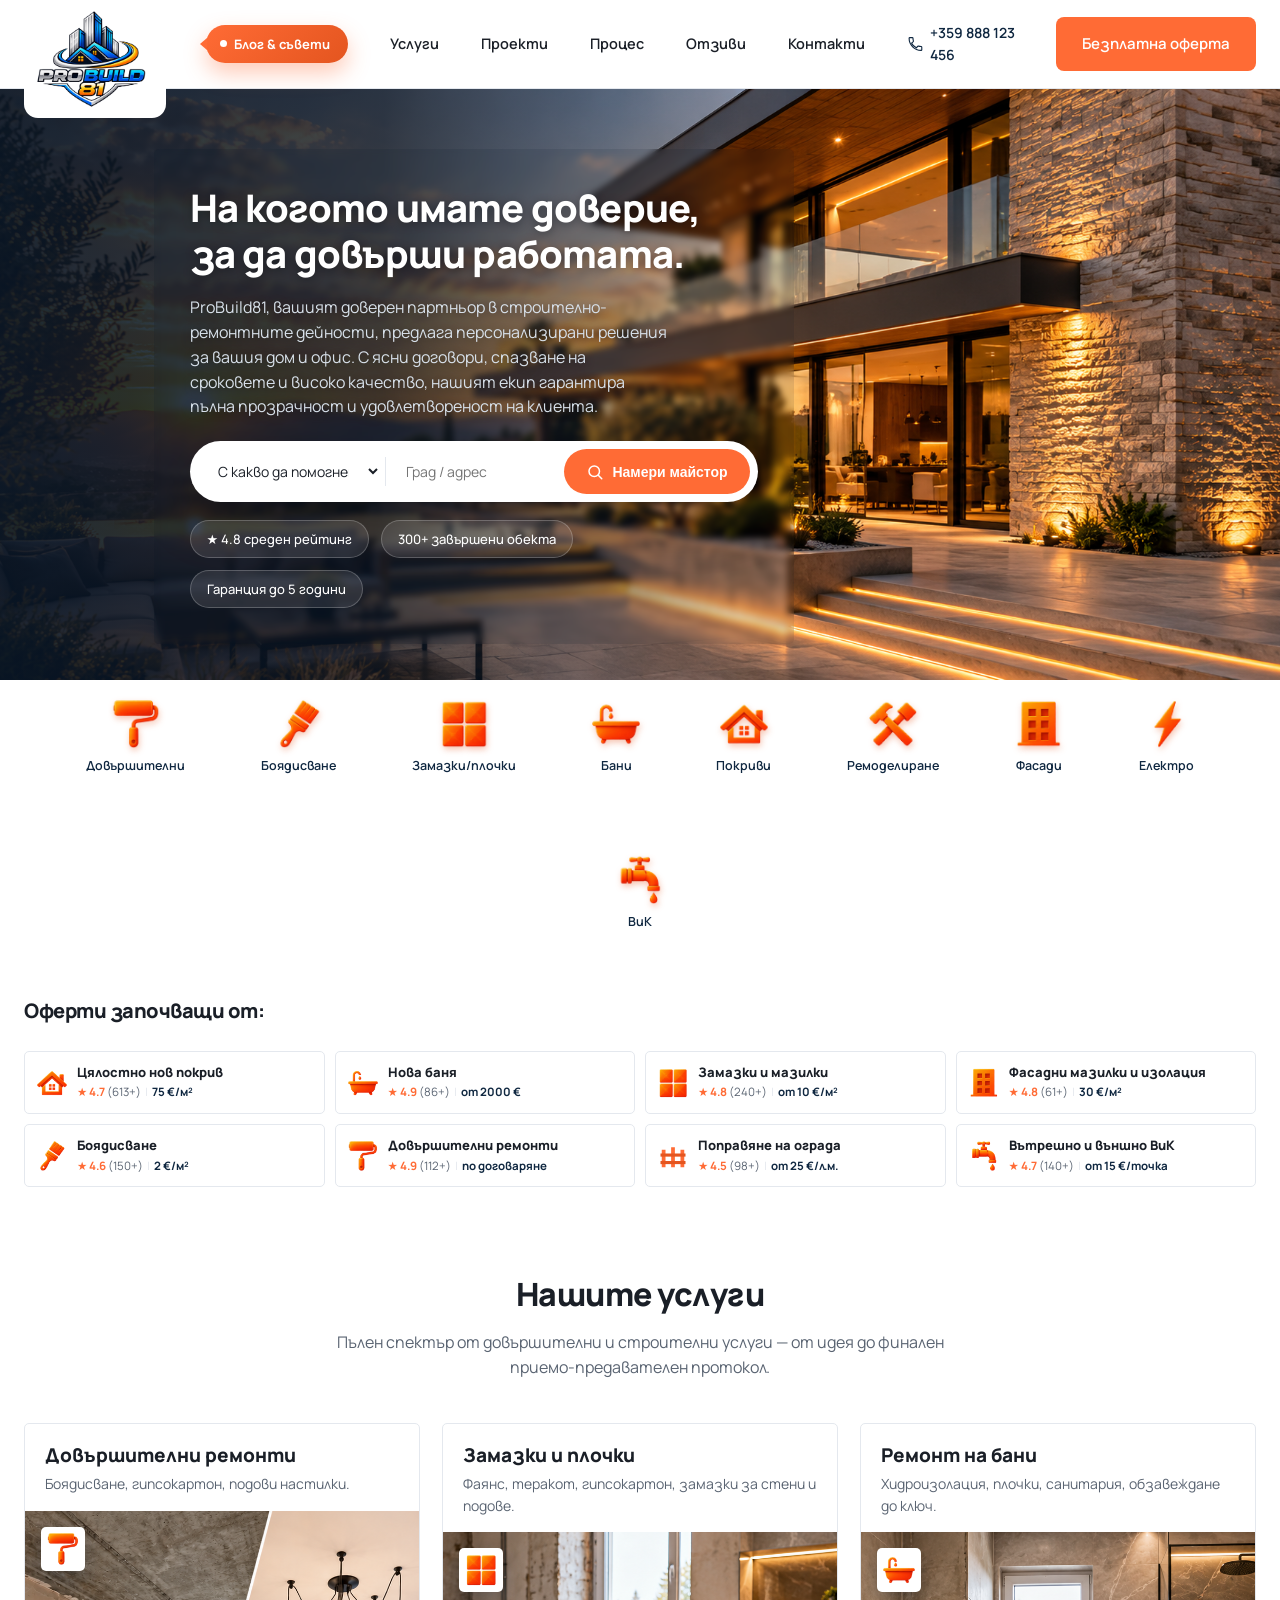
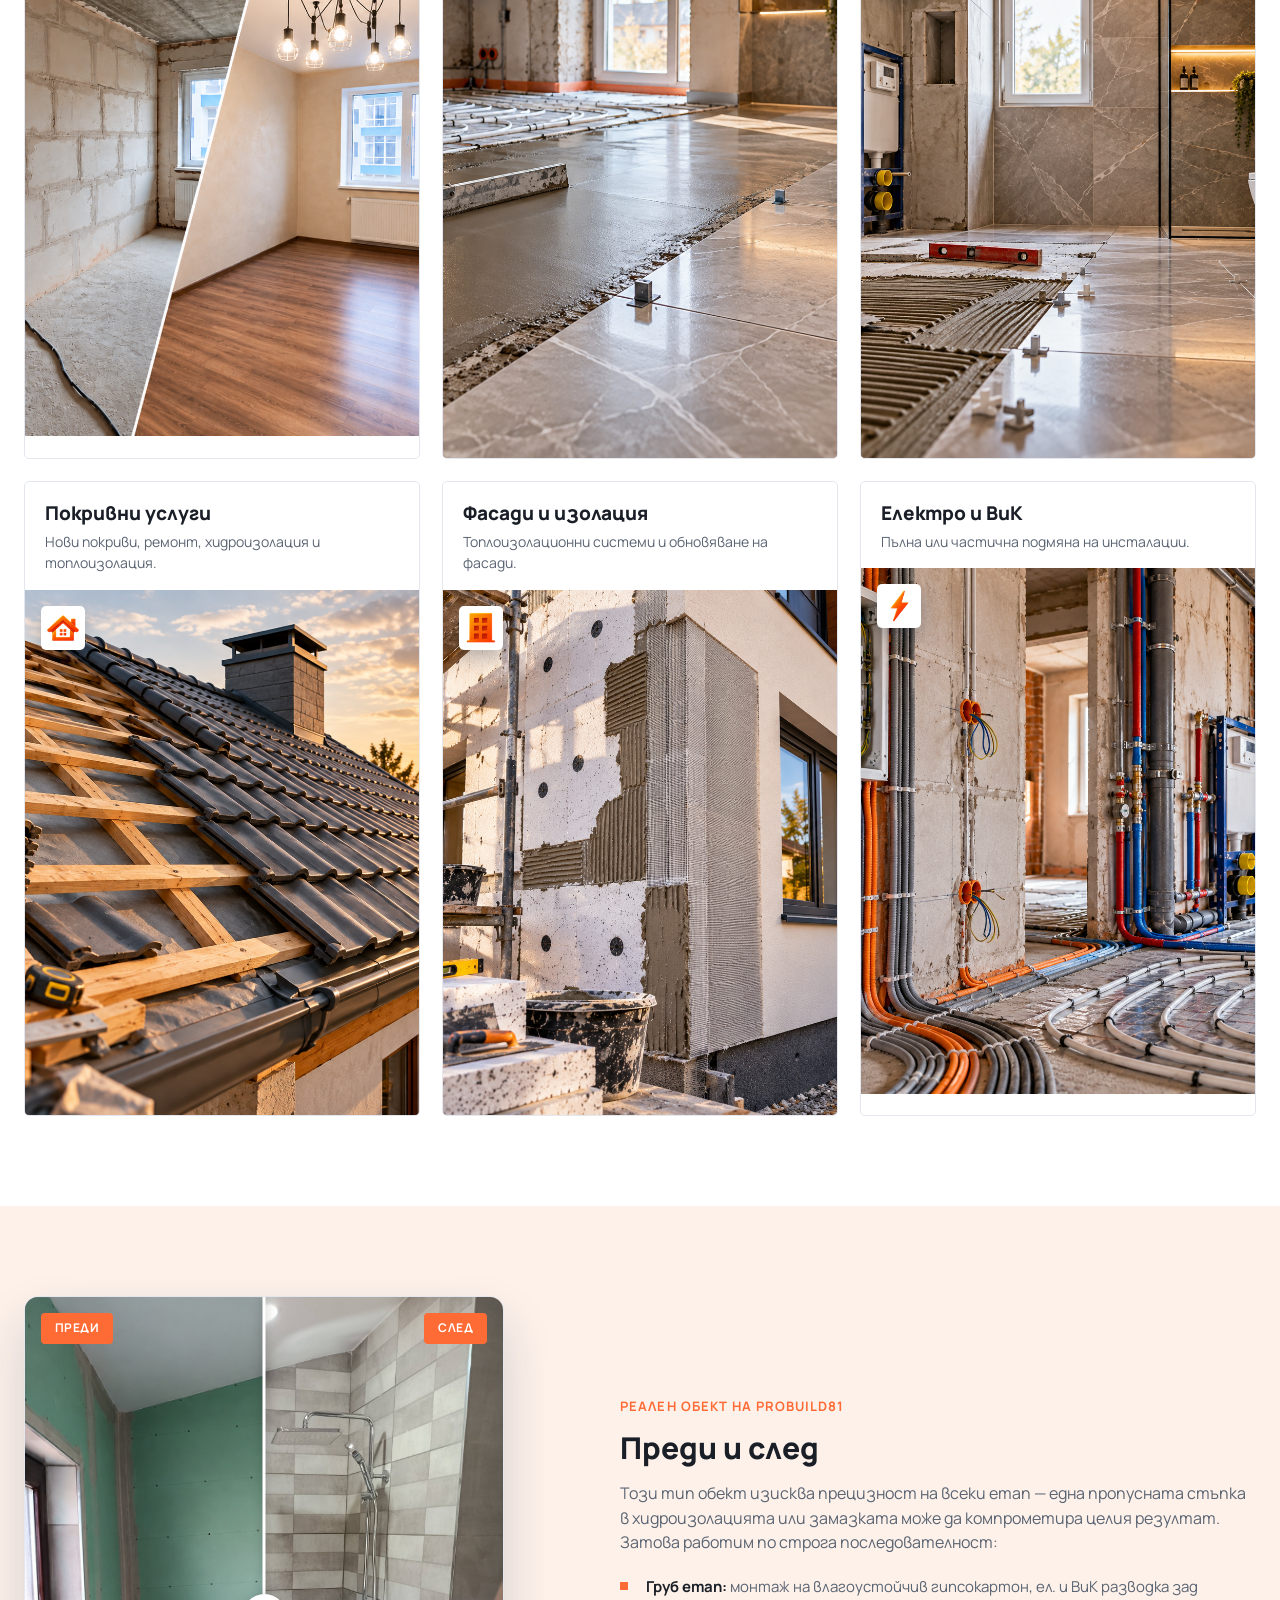
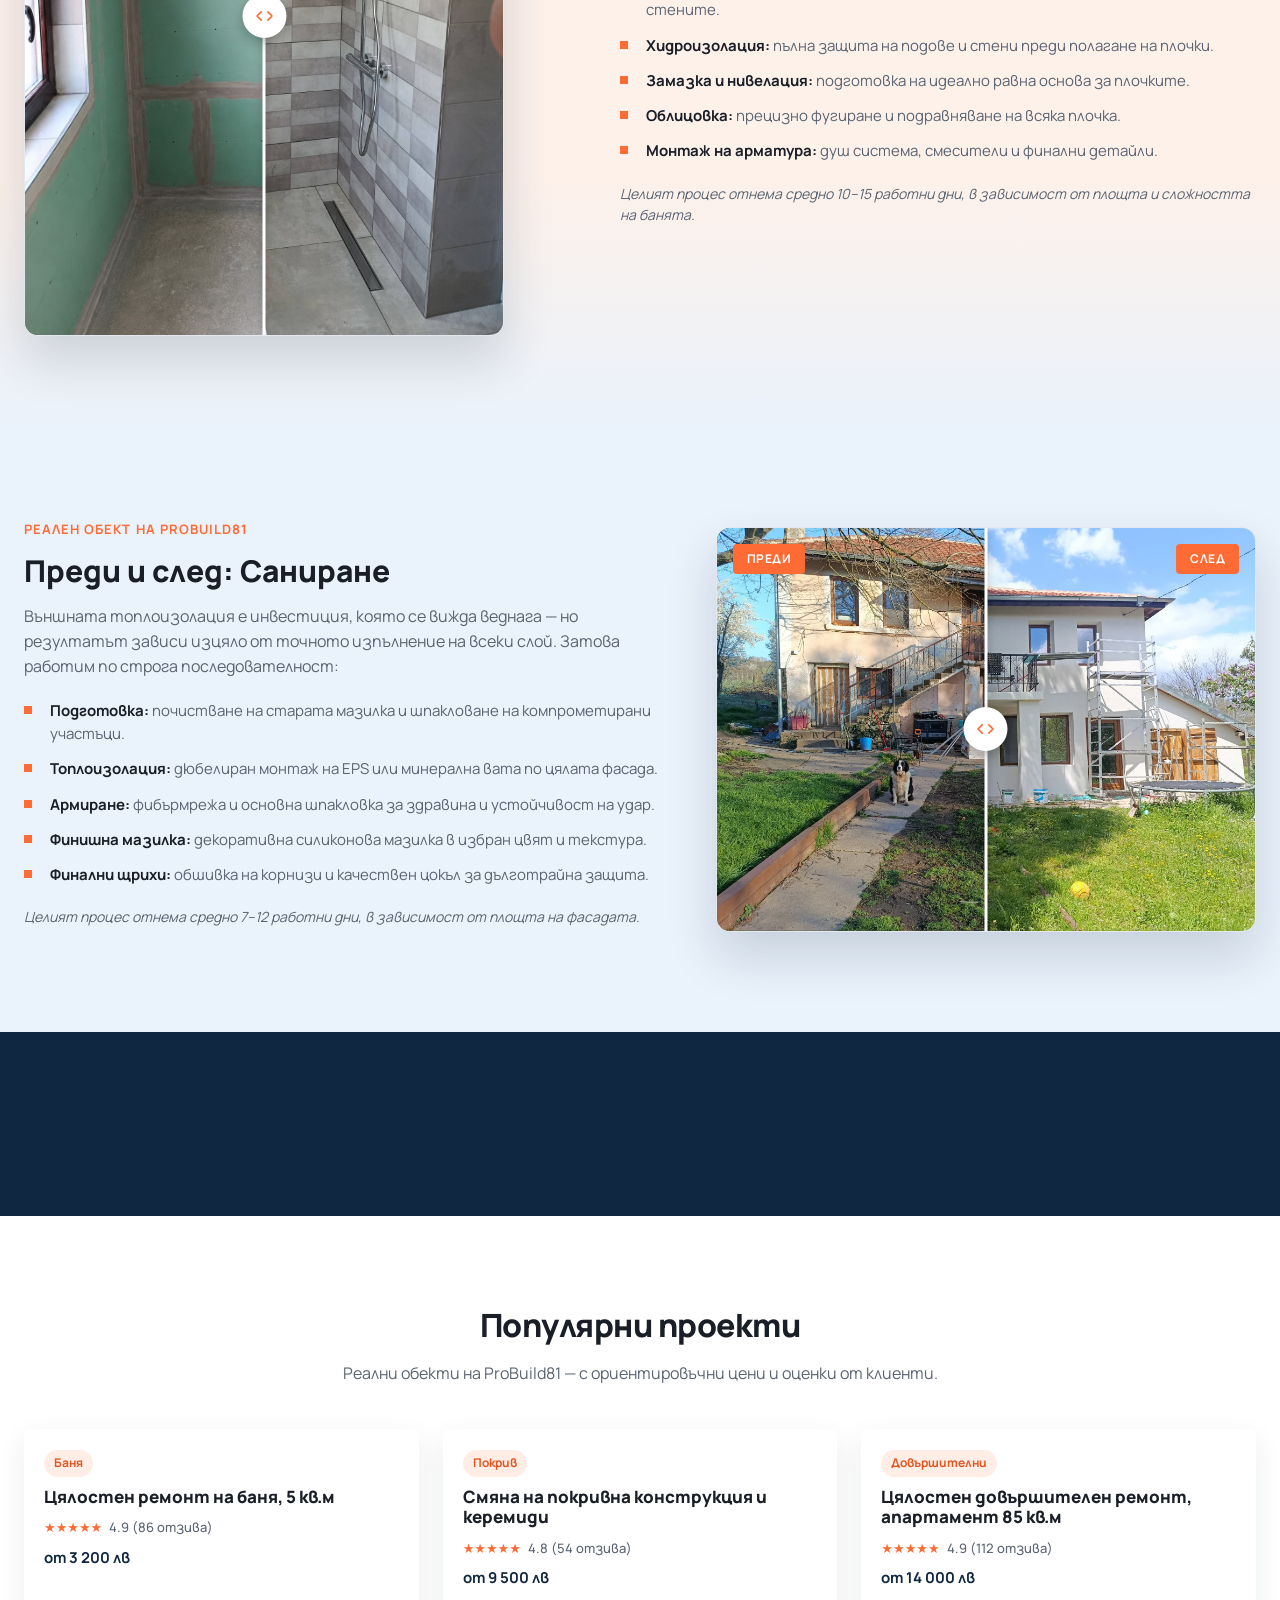
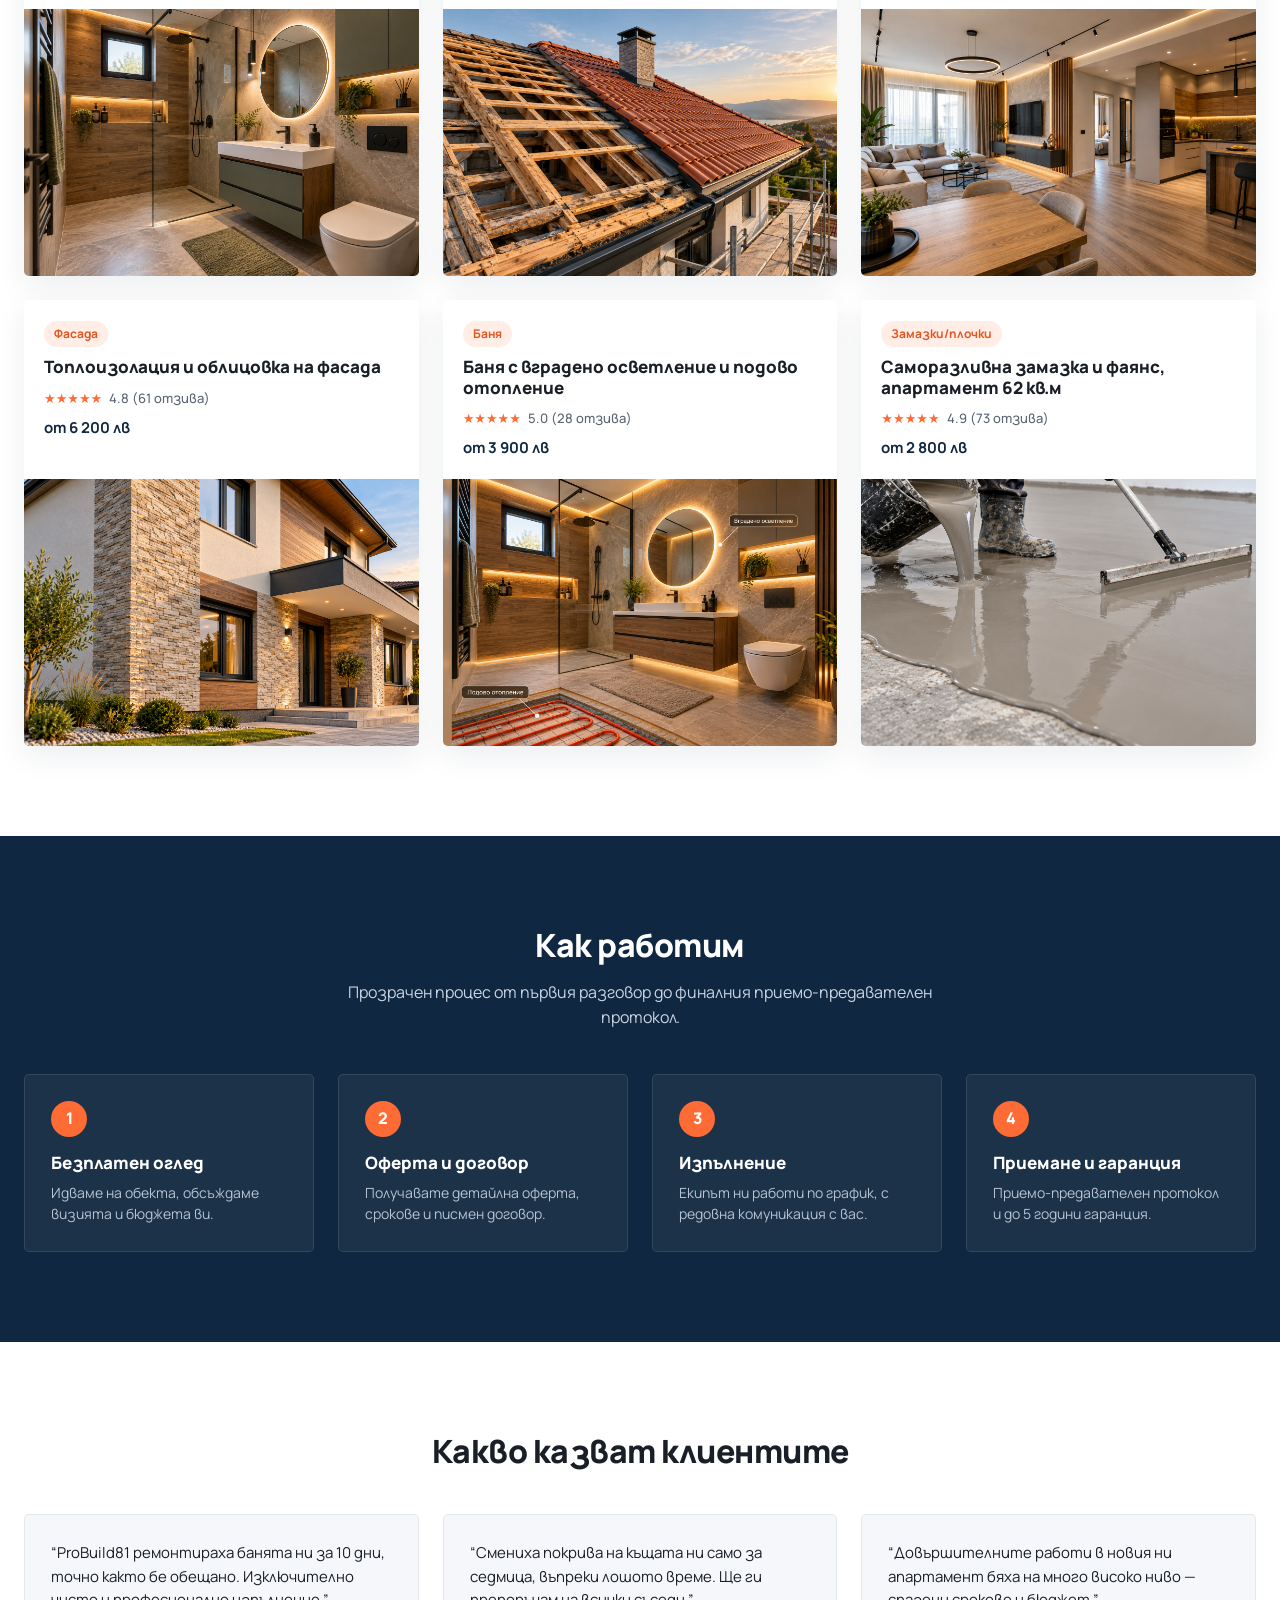
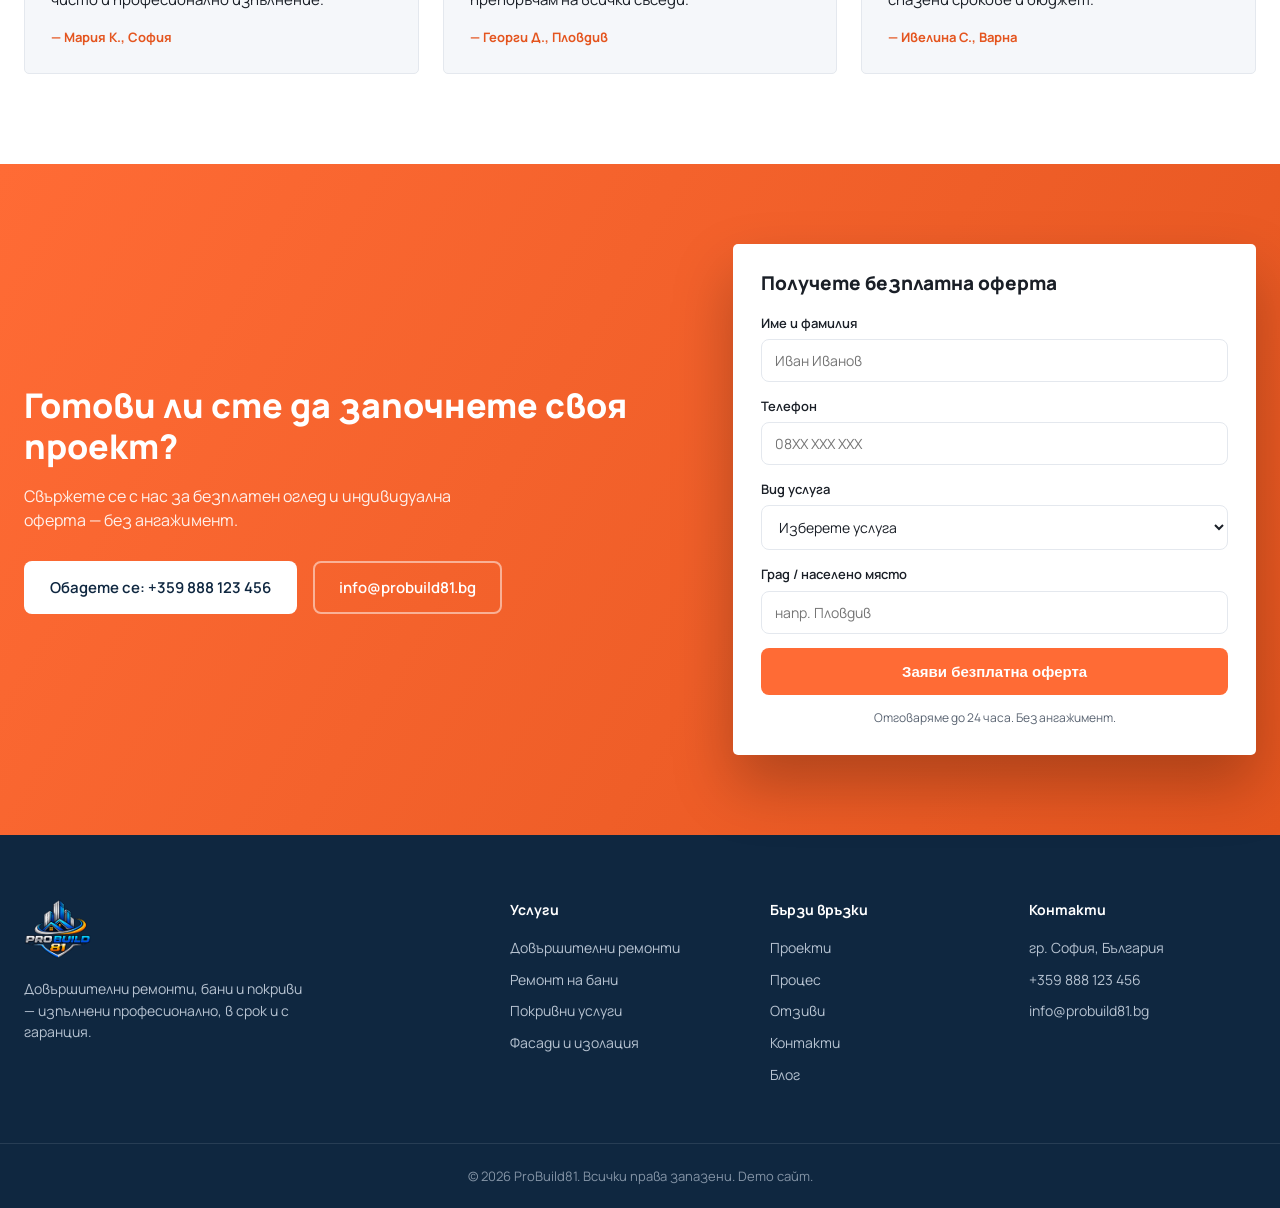
==== commit 99d6b732: "Fix mobile header overflow and the squished facade before/after block Three bugs, all stemming from " ====
--- a/index.html
+++ b/index.html
@@ -29,6 +29,7 @@
       <a href="#proces">Процес</a>
       <a href="#otzivi">Отзиви</a>
       <a href="#kontakti">Контакти</a>
+      <a href="#kontakti" class="btn btn-primary mobile-nav-cta">Безплатна оферта</a>
     </nav>
     <div class="header-actions">
       <a href="tel:+359888123456" class="header-phone">
--- a/assets/css/style.css
+++ b/assets/css/style.css
@@ -80,6 +80,7 @@
 .logo img { height: 74px; width: auto; display: block; }
 .site-header .logo {
   align-self: flex-start;
+  flex-shrink: 0;
   background: #fff;
   border-radius: 14px;
   padding: 10px 20px 10px 12px;
@@ -153,6 +154,7 @@
   background: rgba(255,107,53,.12);
 }
 .main-nav a.is-active:hover { transform: none; }
+.mobile-nav-cta { display: none; }
 .header-actions { display: flex; align-items: center; gap: 20px; }
 .header-phone {
   display: flex;
@@ -509,13 +511,14 @@
   overflow: hidden;
   background: #fff;
   padding: 14px;
+  border: 1px solid var(--border);
   border-radius: 14px;
   box-shadow: 0 24px 50px rgba(15,39,64,.16);
   cursor: ew-resize;
   touch-action: pan-y;
 }
 .ba-slider.ba-slider-wide { max-width: 580px; aspect-ratio: 4/3; }
-.ba-img { position: absolute; inset: 0; border-radius: 6px; overflow: hidden; }
+.ba-img { position: absolute; inset: 0; border-radius: 6px; overflow: hidden; box-shadow: inset 0 0 0 1px rgba(15,39,64,.08); }
 .ba-img img {
   width: 100%;
   height: 100%;
@@ -825,7 +828,7 @@
 /* Responsive */
 @media (max-width: 980px) {
   .services-grid, .projects-grid, .testimonials-grid, .guides-grid, .offers-grid { grid-template-columns: repeat(2, 1fr); }
-  .ba-layout { grid-template-columns: 1fr; }
+  .ba-layout, .ba-layout.ba-reverse { grid-template-columns: 1fr; }
   .ba-layout.ba-reverse .ba-slider, .ba-layout.ba-reverse .ba-copy { order: 0; }
   .ba-slider { width: 100%; max-width: 440px; margin: 0 auto; }
   .ba-slider.ba-slider-wide { aspect-ratio: 4/3; }
@@ -875,7 +878,7 @@
 }
 @media (max-width: 720px) {
   .main-nav { display: none; }
-  .header-phone { display: none; }
+  .header-actions { display: none; }
   .nav-toggle { display: flex; }
   .header-inner { height: 60px; }
   .site-header .logo { border-radius: 12px; padding: 6px 12px 6px 8px; }
@@ -905,4 +908,5 @@
     border-bottom: 1px solid var(--border);
     box-shadow: var(--shadow);
   }
-}
+  .main-nav.open .mobile-nav-cta { display: inline-flex; margin-top: 4px; }
+}
